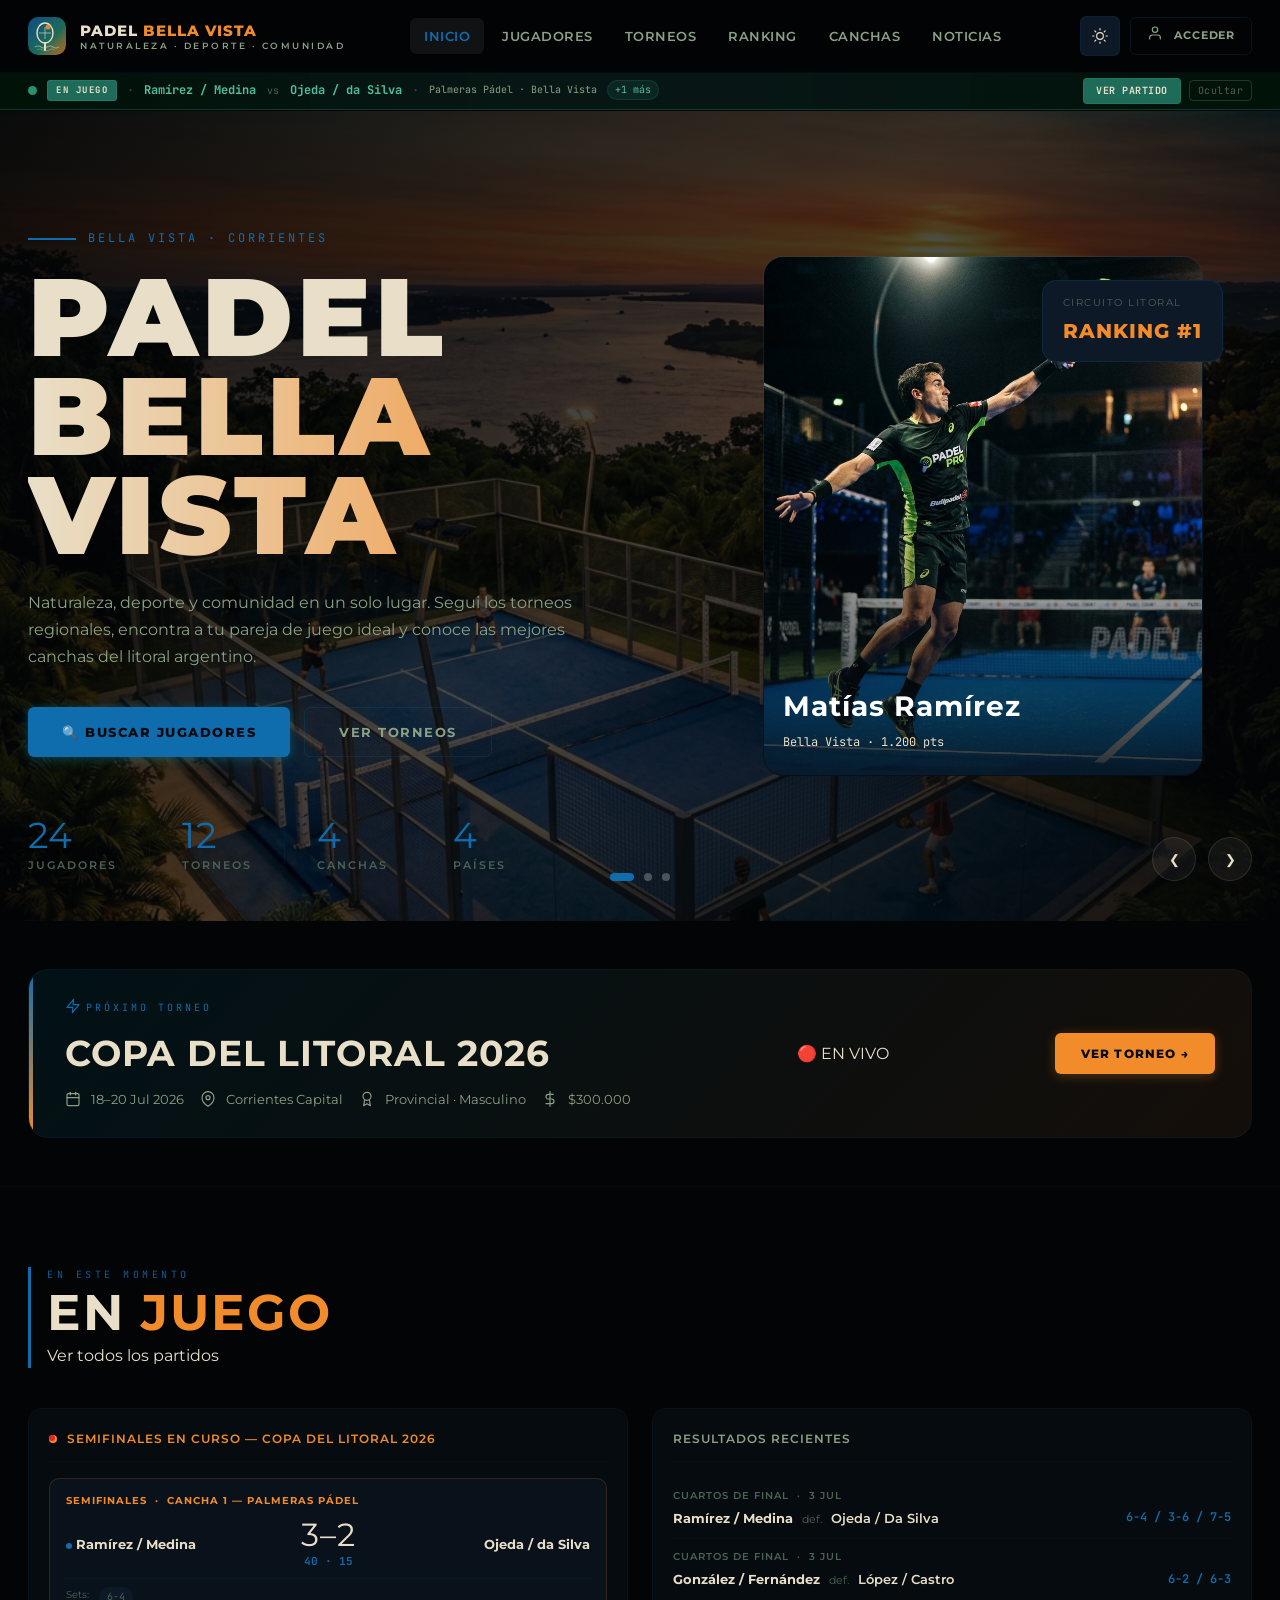
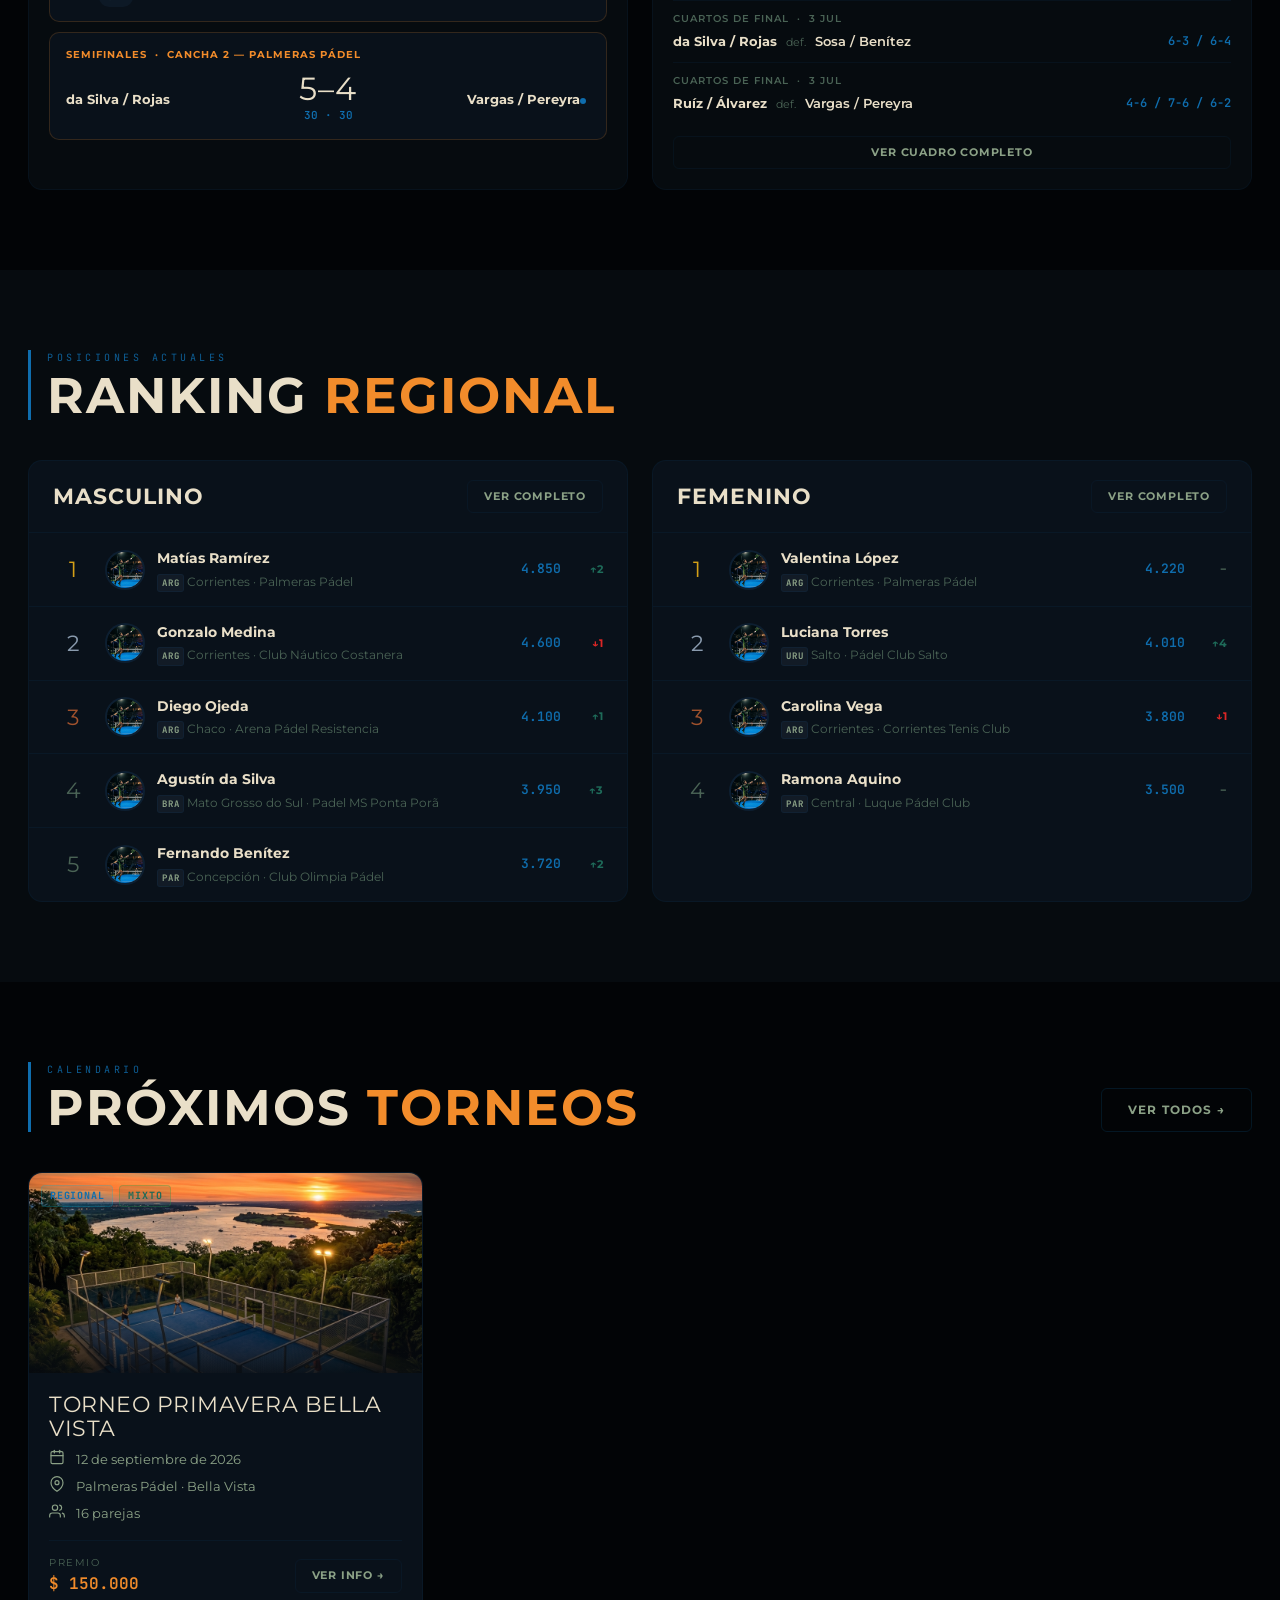
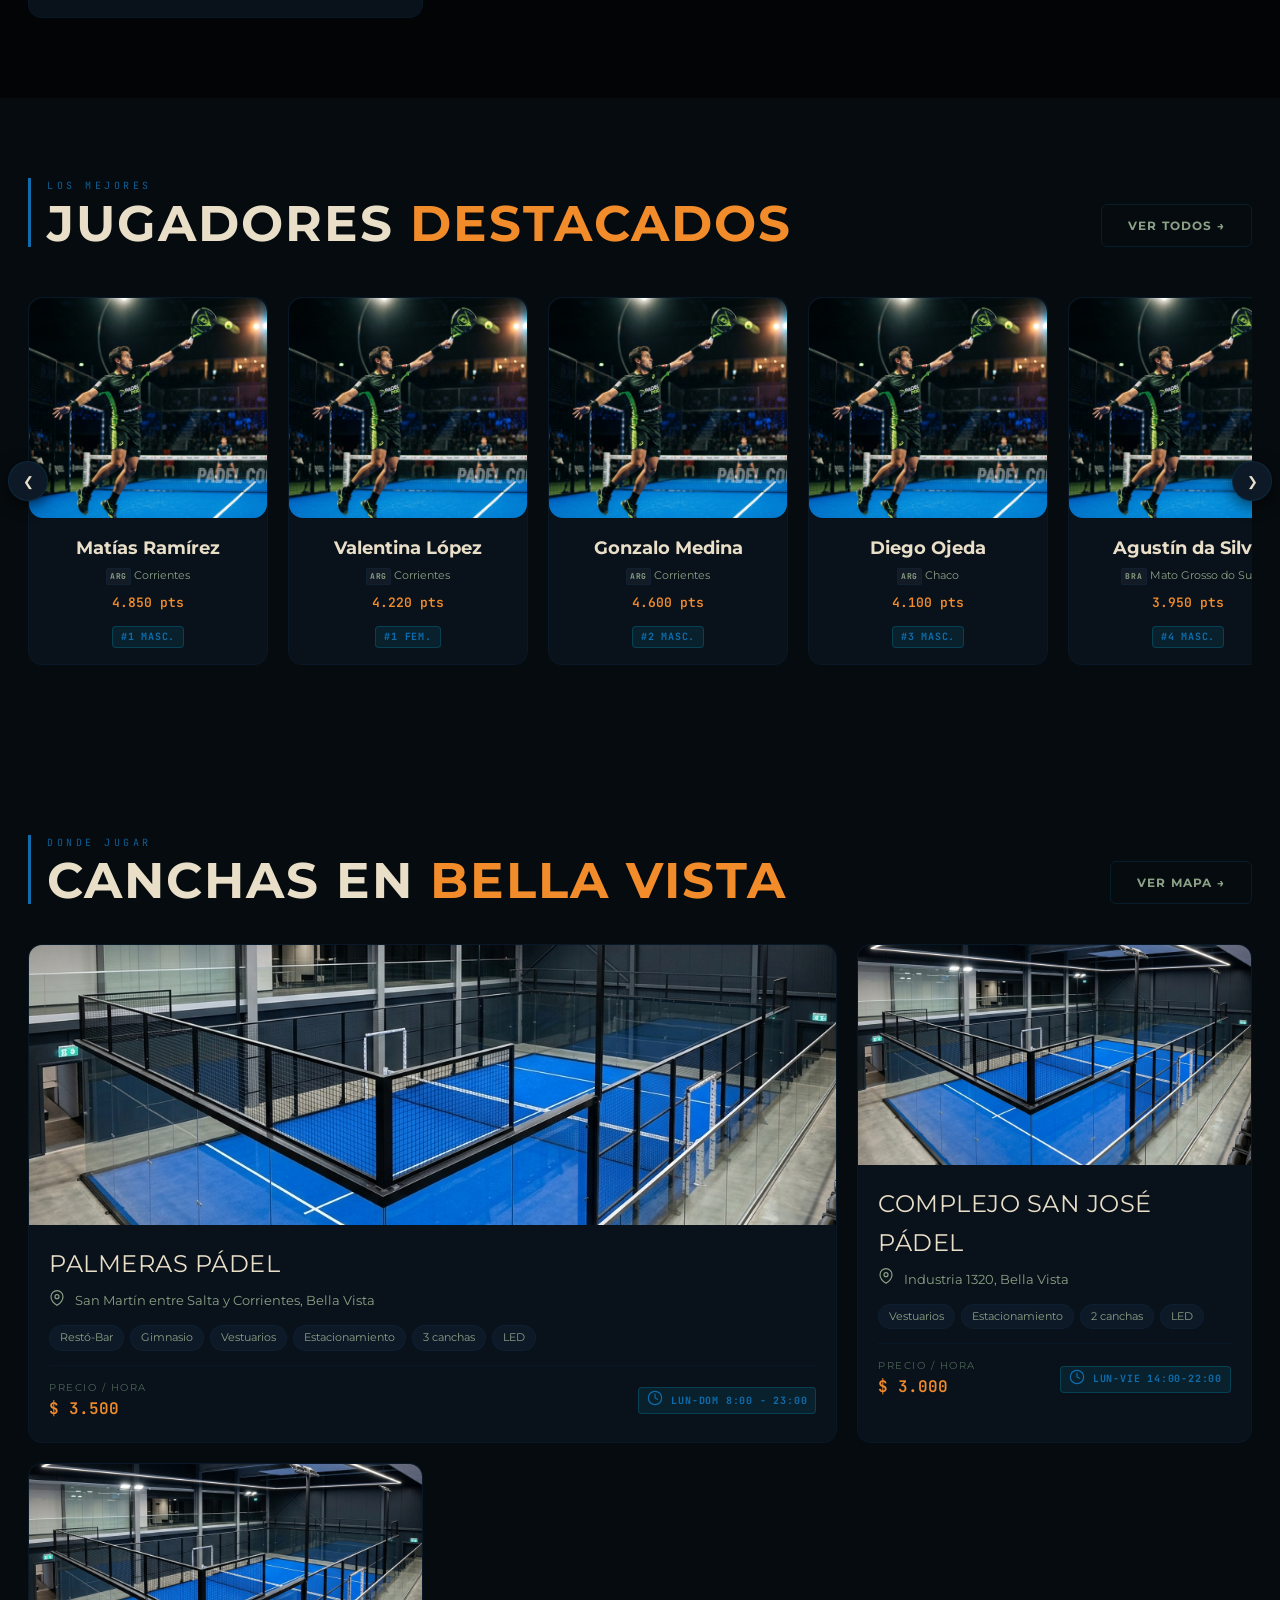
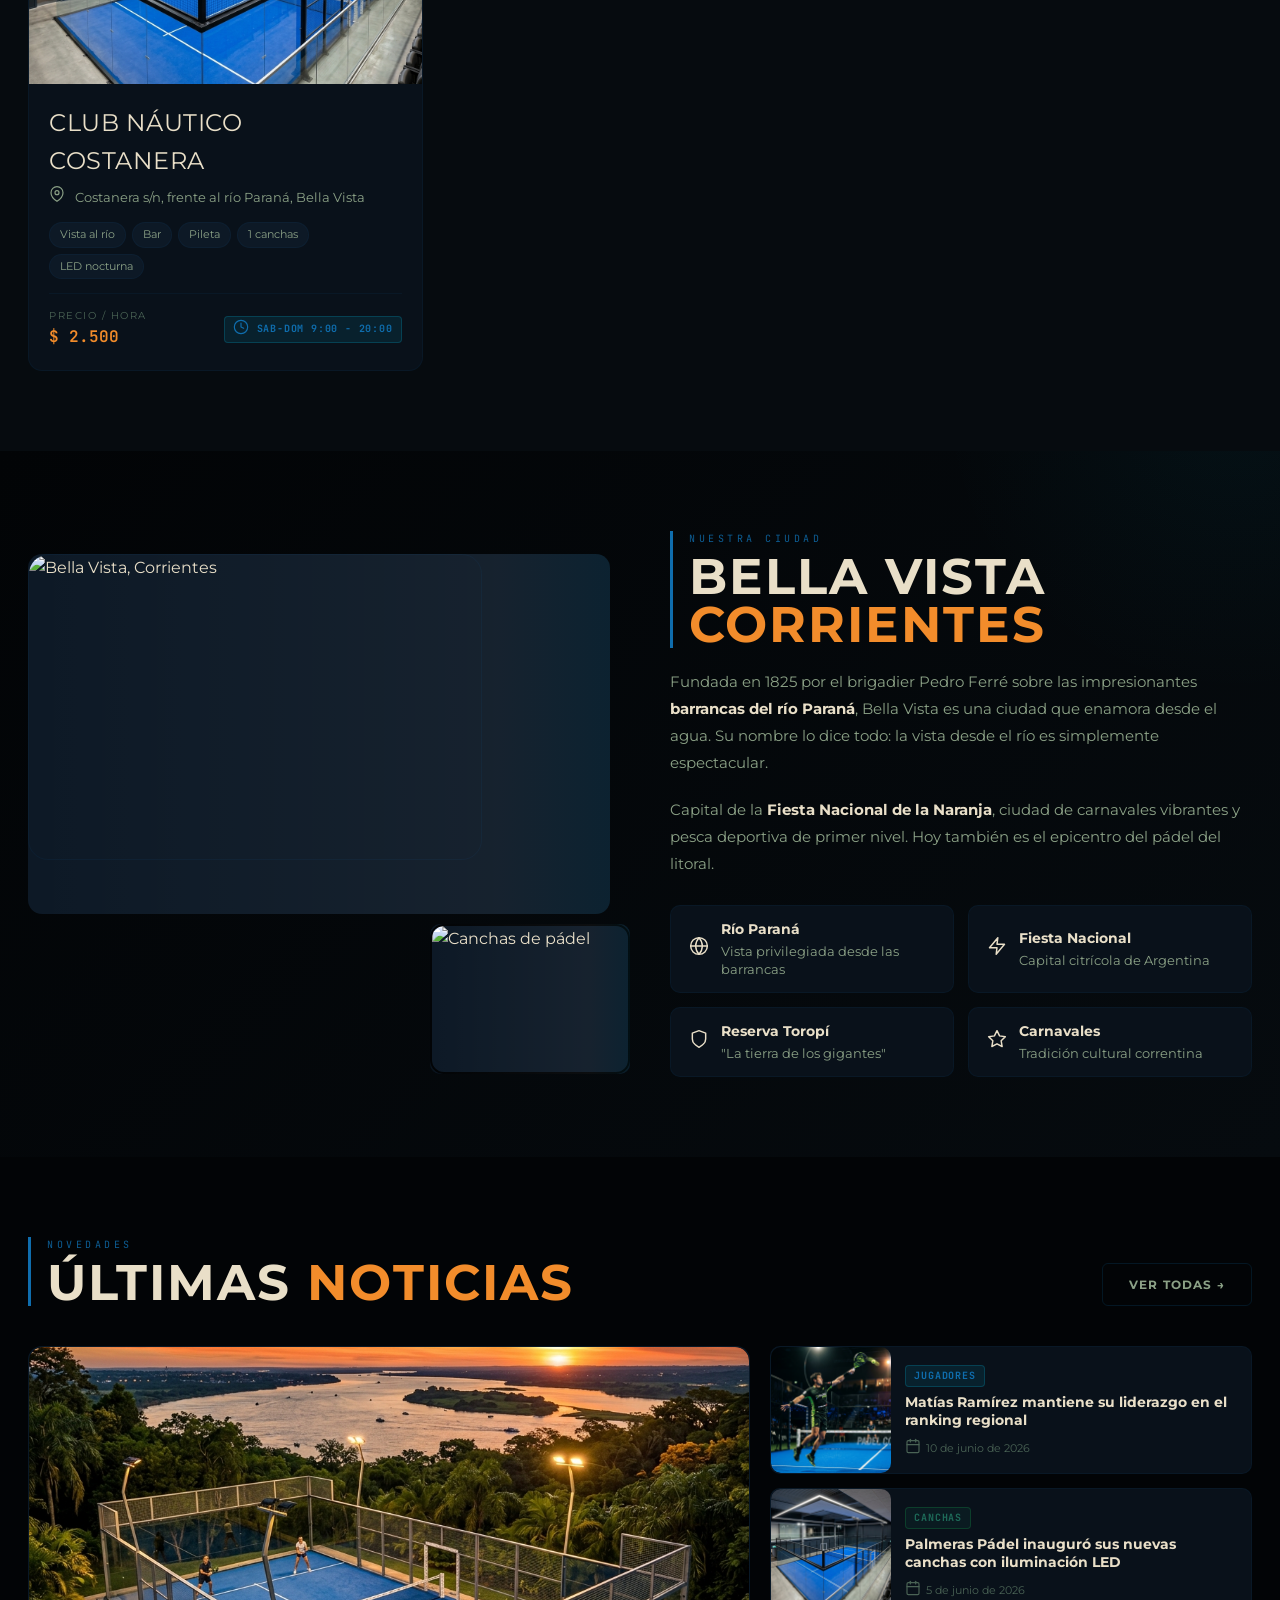
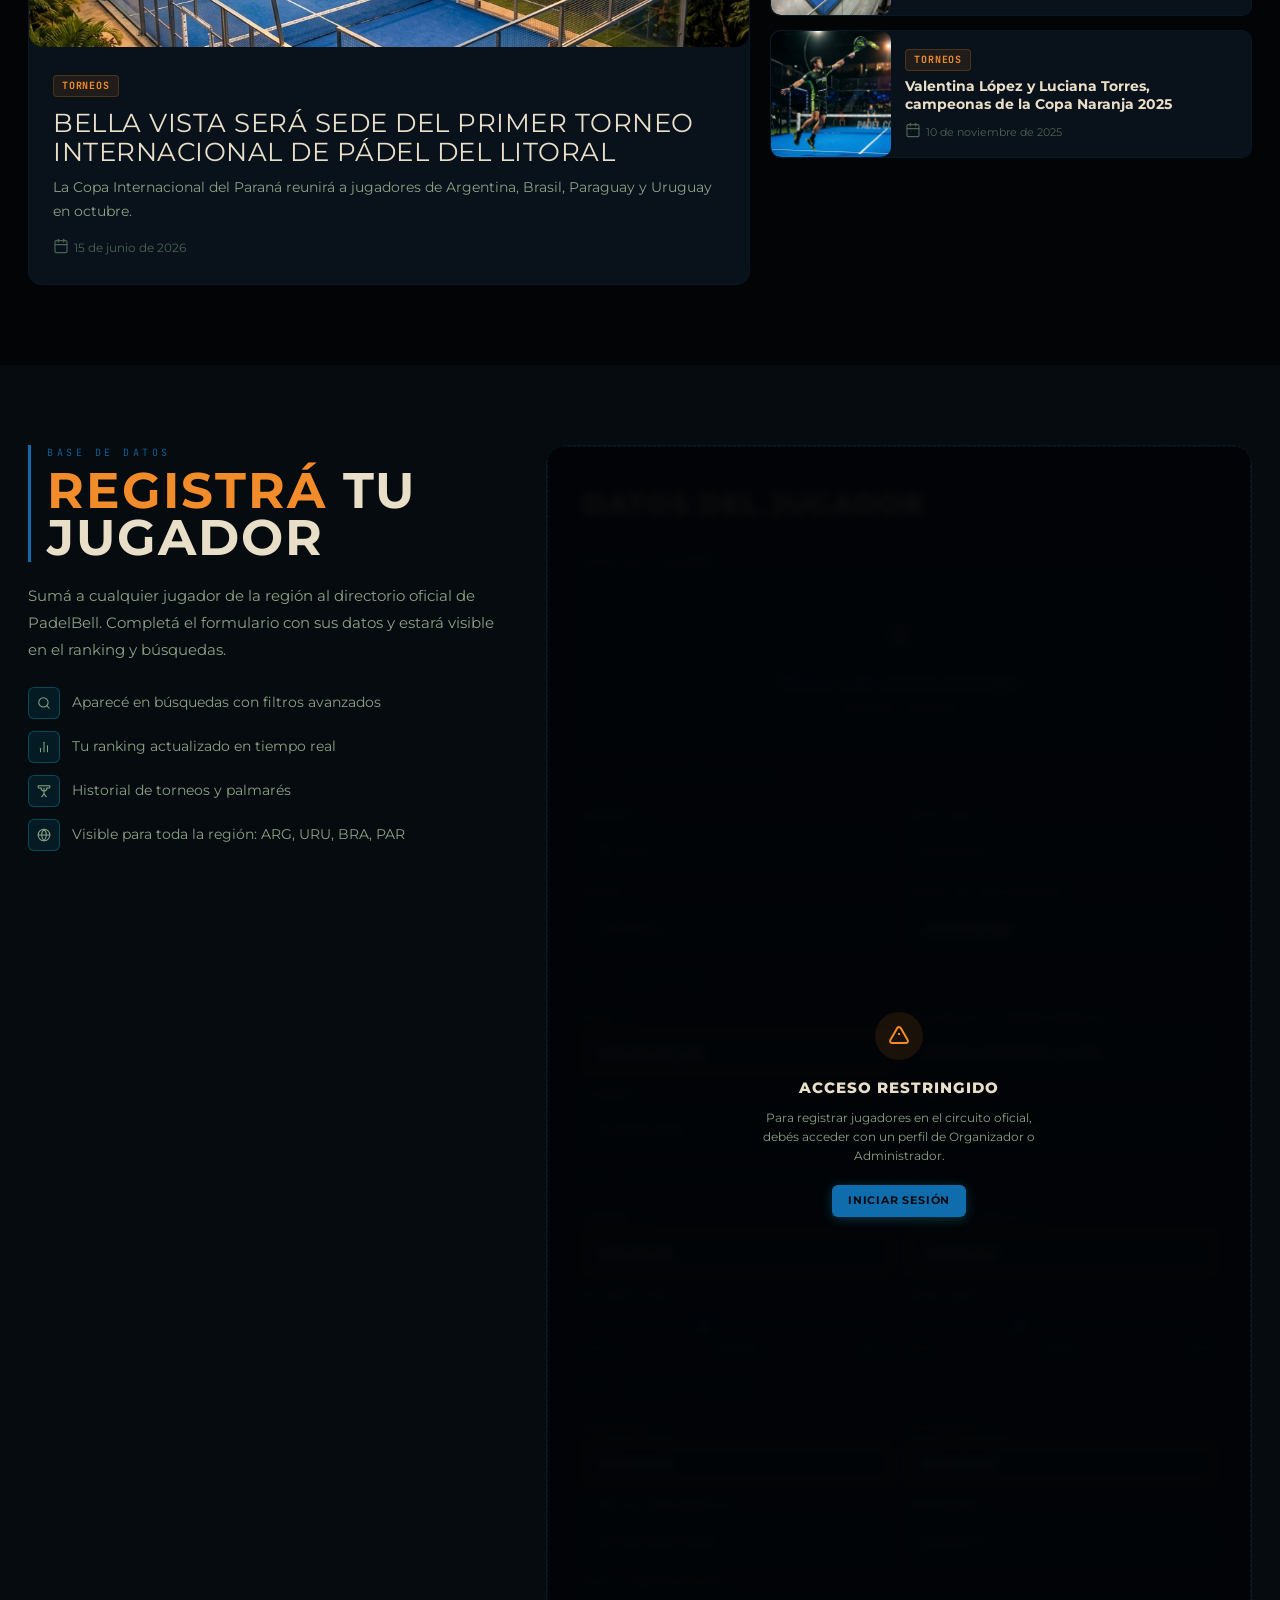
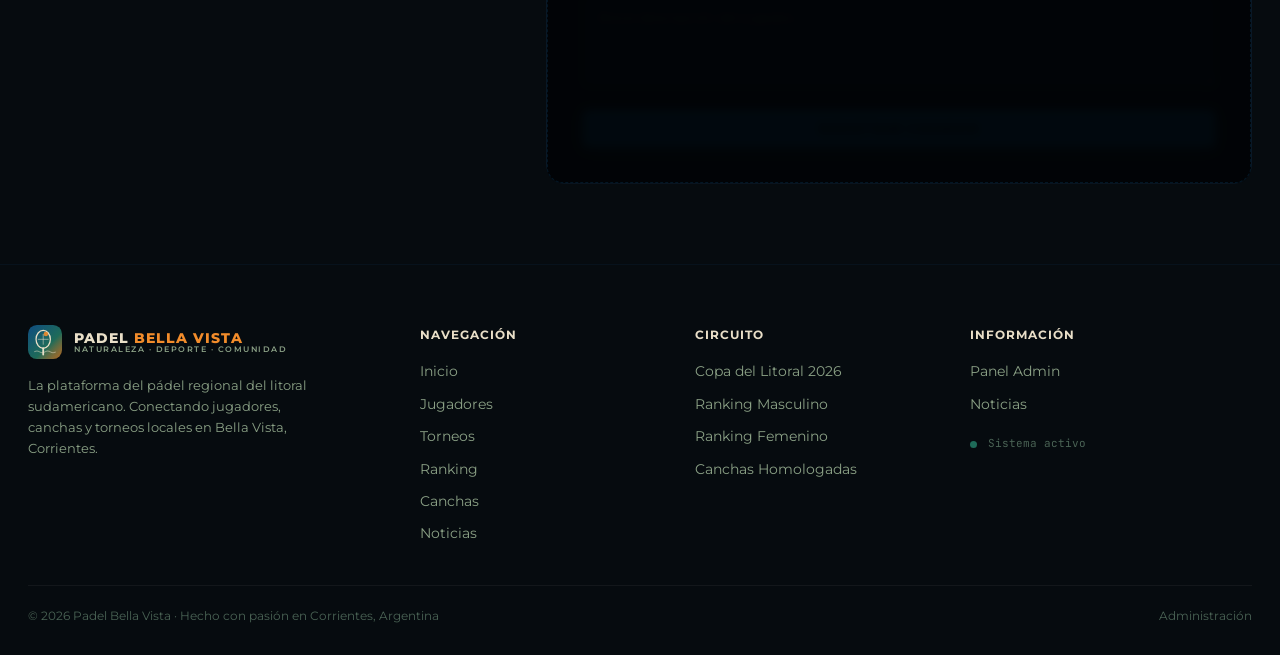
==== index.html @ ae86438c "First release - Padel Bella Vista" ====
<!DOCTYPE html>
<html lang="es">
<head>
  <meta charset="UTF-8">
  <meta name="viewport" content="width=device-width, initial-scale=1.0">
  <!-- PWA -->
  <link rel="manifest" href="site.webmanifest">
  <meta name="theme-color" content="#020406">
  <meta name="apple-mobile-web-app-capable" content="yes">
  <meta name="apple-mobile-web-app-title" content="Padel Bella Vista">
  <title>Padel Bella Vista — Naturaleza · Deporte · Comunidad</title>
  <meta name="description" content="La plataforma de pádel de Bella Vista, Corrientes. Jugadores, torneos, ranking y canchas de la región del litoral argentino.">
  <meta name="keywords" content="pádel, bella vista, corrientes, argentina, torneos, jugadores, ranking, canchas">
  <meta property="og:title" content="Padel Bella Vista — Corrientes, Argentina">
  <meta property="og:description" content="La plataforma de pádel del litoral. Jugadores, torneos y rankings de Argentina, Uruguay, Brasil y Paraguay.">
  <meta property="og:type" content="website">

  <!-- Fonts -->
  <link rel="preconnect" href="https://fonts.googleapis.com">
  <link rel="preconnect" href="https://fonts.gstatic.com" crossorigin>
  <link href="https://fonts.googleapis.com/css2?family=Montserrat:ital,wght@0,300;0,400;0,500;0,600;0,700;0,800;0,900;1,400&family=Cormorant:ital,wght@0,400;0,500;0,600;0,700;1,400;1,500&family=JetBrains+Mono:wght@400;600&display=swap" rel="stylesheet">

  <!-- Styles -->
  <link rel="stylesheet" href="css/styles.css">

  <!-- 240504: Preload imagen hero (LCP) — above the fold, carga con máxima prioridad -->
  <link rel="preload" href="assets/images/player_action.png" as="image" fetchpriority="high">
  <style>
    /* =====================
       HEADER
       ===================== */
    #main-header {
      position: fixed;
      top: 0;
      left: 0;
      right: 0;
      z-index: 100;
      padding: 0;
      transition: all 0.3s ease;
    }

    #main-header.scrolled {
      background: rgba(7, 11, 16, 0.95);
      backdrop-filter: blur(20px);
      border-bottom: 1px solid var(--border-subtle);
      box-shadow: 0 4px 30px rgba(0,0,0,0.4);
    }

    #main-header.hidden-nav {
      transform: translateY(-100%);
    }

    .header-inner {
      display: flex;
      align-items: center;
      justify-content: space-between;
      height: 72px;
      gap: 32px;
    }

    .header-logo {
      display: flex;
      align-items: center;
      gap: 12px;
      flex-shrink: 0;
    }

    .logo-icon {
      width: 42px;
      height: 42px;
      background: linear-gradient(135deg, var(--accent-primary), var(--accent-orange));
      border-radius: var(--radius-md);
      display: flex;
      align-items: center;
      justify-content: center;
      font-size: 22px;
    }

    .logo-text {
      display: flex;
      flex-direction: column;
      line-height: 1;
    }

    .logo-name {
      font-family: var(--font-display);
      font-size: 24px;
      letter-spacing: 2px;
      color: var(--text-primary);
    }

    .logo-tagline {
      font-size: 9px;
      text-transform: uppercase;
      letter-spacing: 2px;
      color: var(--accent-primary);
      font-weight: 600;
    }

    .main-nav {
      display: flex;
      align-items: center;
      gap: 4px;
    }

    .nav-link {
      padding: 8px 14px;
      font-size: 13px;
      font-weight: 600;
      text-transform: uppercase;
      letter-spacing: 0.5px;
      color: var(--text-secondary);
      border-radius: var(--radius-sm);
      transition: all var(--transition-fast);
    }

    .nav-link:hover,
    .nav-link.active {
      color: var(--text-primary);
      background: rgba(255,255,255,0.06);
    }

    .nav-link.active {
      color: var(--accent-primary);
    }

    .header-actions {
      display: flex;
      align-items: center;
      gap: 10px;
    }

    #menu-toggler {
      display: none;
      width: 40px;
      height: 40px;
      align-items: center;
      justify-content: center;
      background: var(--bg-elevated);
      border-radius: var(--radius-sm);
      color: var(--text-primary);
      font-size: 18px;
      border: 1px solid var(--border-subtle);
    }

    /* Mobile menu */
    #mobile-menu {
      display: none;
      position: fixed;
      top: 72px;
      left: 0;
      right: 0;
      background: rgba(7, 11, 16, 0.98);
      backdrop-filter: blur(20px);
      border-bottom: 1px solid var(--border-subtle);
      padding: 20px;
      z-index: 99;
      flex-direction: column;
      gap: 4px;
      transform: translateY(-10px);
      opacity: 0;
      transition: all 0.25s ease;
      pointer-events: none;
    }

    #mobile-menu.open {
      display: flex;
      transform: translateY(0);
      opacity: 1;
      pointer-events: all;
    }

    #mobile-menu .nav-link {
      padding: 12px 16px;
      font-size: 15px;
      border-bottom: 1px solid var(--border-subtle);
    }

    /* =====================
       HERO
       ===================== */
    .hero-section {
      position: relative;
      height: 100vh;
      min-height: 700px;
      display: flex;
      align-items: center;
      overflow: hidden;
    }

    .hero-bg {
      position: absolute;
      inset: 0;
      background-image: url('assets/images/hero_padel_bg.png');
      background-size: cover;
      background-position: center;
      background-repeat: no-repeat;
    }

    .hero-bg::after {
      content: '';
      position: absolute;
      inset: 0;
      background: linear-gradient(
        135deg,
        rgba(7, 11, 16, 0.90) 0%,
        rgba(7, 11, 16, 0.65) 50%,
        rgba(7, 11, 16, 0.80) 100%
      );
    }

    #hero-particles {
      position: absolute;
      inset: 0;
      pointer-events: none;
      z-index: 1;
    }

    .hero-content {
      position: relative;
      z-index: 2;
      padding-top: 72px;
    }

    .hero-eyebrow {
      display: flex;
      align-items: center;
      gap: 12px;
      margin-bottom: 20px;
    }

    .hero-eyebrow .line {
      height: 2px;
      width: 48px;
      background: var(--accent-primary);
    }

    .hero-eyebrow span {
      font-family: var(--font-mono);
      font-size: 12px;
      letter-spacing: 3px;
      text-transform: uppercase;
      color: var(--accent-primary);
    }

    .hero-title {
      margin-bottom: 24px;
    }

    .hero-title .line1 {
      display: block;
      font-family: var(--font-display);
      font-size: clamp(52px, 9vw, 110px);
      line-height: 0.9;
      letter-spacing: 4px;
      text-transform: uppercase;
      color: var(--text-primary);
    }

    .hero-title .line2 {
      display: block;
      font-family: var(--font-display);
      font-size: clamp(52px, 9vw, 110px);
      line-height: 0.9;
      letter-spacing: 4px;
      text-transform: uppercase;
      background: linear-gradient(90deg, var(--accent-primary), var(--accent-orange));
      -webkit-background-clip: text;
      -webkit-text-fill-color: transparent;
      background-clip: text;
    }

    .hero-subtitle {
      max-width: 560px;
      font-size: 16px;
      color: var(--text-secondary);
      line-height: 1.7;
      margin-bottom: 36px;
    }

    .hero-subtitle strong {
      color: var(--text-primary);
    }

    .hero-actions {
      display: flex;
      gap: 14px;
      flex-wrap: wrap;
      margin-bottom: 60px;
    }

    .hero-stats {
      display: flex;
      gap: 32px;
      flex-wrap: wrap;
    }

    .hero-stat {
      display: flex;
      flex-direction: column;
    }

    .hero-stat-num {
      font-family: var(--font-display);
      font-size: 36px;
      color: var(--accent-primary);
      letter-spacing: 1px;
      line-height: 1;
    }

    .hero-stat-lbl {
      font-size: 11px;
      text-transform: uppercase;
      letter-spacing: 2px;
      color: var(--text-muted);
      font-weight: 600;
      margin-top: 4px;
    }

    .hero-sep {
      width: 1px;
      height: 40px;
      background: var(--border-subtle);
      align-self: center;
    }

    .hero-right {
      position: relative;
      z-index: 2;
      display: flex;
      align-items: center;
      justify-content: center;
    }

    .hero-image-card {
      position: relative;
      width: 440px;
      max-width: 100%;
    }

    .hero-image-card img {
      width: 100%;
      height: 520px;
      object-fit: cover;
      border-radius: var(--radius-xl);
      border: 1px solid var(--border-subtle);
    }

    .hero-image-overlay {
      position: absolute;
      inset: 0;
      border-radius: var(--radius-xl);
      background: linear-gradient(
        to top,
        rgba(7, 11, 16, 0.85) 0%,
        transparent 60%
      );
    }

    .hero-floating-badge {
      position: absolute;
      top: 24px;
      right: -20px;
      background: var(--bg-elevated);
      border: 1px solid var(--border-default);
      border-radius: var(--radius-lg);
      padding: 14px 20px;
      backdrop-filter: blur(10px);
      animation: float 4s ease-in-out infinite;
    }

    .hero-floating-badge .badge-top {
      font-size: 10px;
      color: var(--text-muted);
      text-transform: uppercase;
      letter-spacing: 1.5px;
      margin-bottom: 4px;
    }

    .hero-floating-badge .badge-main {
      font-family: var(--font-display);
      font-size: 20px;
      color: var(--accent-orange);
      letter-spacing: 1px;
    }

    .hero-card-info {
      position: absolute;
      bottom: 24px;
      left: 20px;
      right: 20px;
    }

    .hero-card-info .player-name {
      font-family: var(--font-display);
      font-size: 28px;
      color: white;
      letter-spacing: 1px;
    }

    .hero-card-info .player-meta {
      font-size: 13px;
      color: rgba(255,255,255,0.7);
      margin-top: 4px;
    }

    /* =====================
       NEXT TOURNAMENT BANNER
       ===================== */
    .tournament-banner {
      background: linear-gradient(135deg, rgba(0, 180, 216, 0.08), rgba(242, 140, 56, 0.08));
      border: 1px solid var(--border-subtle);
      border-radius: var(--radius-xl);
      padding: 28px 36px;
      display: flex;
      align-items: center;
      justify-content: space-between;
      gap: 24px;
      flex-wrap: wrap;
      position: relative;
      overflow: hidden;
    }

    .tournament-banner::before {
      content: '';
      position: absolute;
      left: 0;
      top: 0;
      bottom: 0;
      width: 4px;
      background: linear-gradient(to bottom, var(--accent-primary), var(--accent-orange));
    }

    .tournament-banner-left {
      display: flex;
      flex-direction: column;
      gap: 6px;
    }

    .tournament-banner-label {
      font-family: var(--font-mono);
      font-size: 10px;
      letter-spacing: 3px;
      text-transform: uppercase;
      color: var(--accent-primary);
    }

    .tournament-banner-name {
      font-family: var(--font-display);
      font-size: clamp(22px, 3vw, 36px);
      letter-spacing: 1px;
      text-transform: uppercase;
      color: var(--text-primary);
    }

    .tournament-banner-meta {
      display: flex;
      gap: 16px;
      flex-wrap: wrap;
    }

    .tournament-banner-meta span {
      font-size: 13px;
      color: var(--text-secondary);
      display: flex;
      align-items: center;
      gap: 5px;
    }

    .countdown-wrapper {
      display: flex;
      align-items: center;
      gap: 8px;
    }

    .countdown-unit {
      display: flex;
      flex-direction: column;
      align-items: center;
      background: var(--bg-elevated);
      border: 1px solid var(--border-subtle);
      border-radius: var(--radius-sm);
      padding: 10px 14px;
      min-width: 60px;
    }

    .countdown-num {
      font-family: var(--font-display);
      font-size: 28px;
      line-height: 1;
      color: var(--accent-primary);
      letter-spacing: 1px;
    }

    .countdown-lbl {
      font-size: 9px;
      text-transform: uppercase;
      letter-spacing: 1.5px;
      color: var(--text-muted);
      margin-top: 4px;
    }

    .countdown-sep {
      font-family: var(--font-display);
      font-size: 24px;
      color: var(--text-muted);
    }

    /* =====================
       SECTION: RANKING RÁPIDO
       ===================== */
    .ranking-section {
      background: var(--bg-surface);
    }

    .ranking-grid {
      display: grid;
      grid-template-columns: 1fr 1fr;
      gap: 24px;
    }

    .ranking-table-wrapper {
      background: var(--bg-card);
      border: 1px solid var(--border-subtle);
      border-radius: var(--radius-lg);
      overflow: hidden;
    }

    .ranking-table-header {
      padding: 18px 24px;
      border-bottom: 1px solid var(--border-subtle);
      display: flex;
      align-items: center;
      justify-content: space-between;
    }

    .ranking-table-header h3 {
      font-family: var(--font-display);
      font-size: 22px;
      letter-spacing: 1px;
      text-transform: uppercase;
    }

    .ranking-row {
      display: grid;
      grid-template-columns: 40px 1fr auto auto;
      align-items: center;
      gap: 12px;
      padding: 14px 24px;
      border-bottom: 1px solid var(--border-subtle);
      transition: background var(--transition-fast);
      cursor: pointer;
    }

    .ranking-row:last-child { border-bottom: none; }

    .ranking-row:hover {
      background: rgba(0, 180, 216, 0.04);
    }

    .rank-pos {
      font-family: var(--font-display);
      font-size: 22px;
      color: var(--text-muted);
      text-align: center;
    }

    .rank-pos.gold   { color: var(--gold); }
    .rank-pos.silver { color: var(--silver); }
    .rank-pos.bronze { color: var(--bronze); }

    .rank-player {
      display: flex;
      align-items: center;
      gap: 12px;
    }

    .rank-avatar {
      width: 40px;
      height: 40px;
      border-radius: 50%;
      background: var(--bg-elevated);
      border: 2px solid var(--border-subtle);
      display: flex;
      align-items: center;
      justify-content: center;
      font-size: 16px;
      flex-shrink: 0;
      overflow: hidden;
    }

    .rank-avatar img {
      width: 100%;
      height: 100%;
      object-fit: cover;
    }

    .rank-info .rank-name {
      font-size: 14px;
      font-weight: 700;
      color: var(--text-primary);
    }

    .rank-info .rank-meta {
      font-size: 12px;
      color: var(--text-muted);
      margin-top: 2px;
    }

    .rank-points {
      font-family: var(--font-mono);
      font-size: 13px;
      font-weight: 600;
      color: var(--accent-primary);
      text-align: right;
    }

    .rank-change {
      font-size: 11px;
      font-weight: 700;
      text-align: right;
      min-width: 30px;
    }

    .rank-change.up   { color: var(--accent-green); }
    .rank-change.down { color: var(--accent-red); }
    .rank-change.same { color: var(--text-muted); }

    /* =====================
       SECTION: TORNEOS
       ===================== */
    .tournaments-grid {
      display: grid;
      grid-template-columns: repeat(3, 1fr);
      gap: 20px;
    }

    .tournament-card {
      background: var(--bg-card);
      border: 1px solid var(--border-subtle);
      border-radius: var(--radius-lg);
      overflow: hidden;
      transition: all var(--transition-normal);
      cursor: pointer;
    }

    .tournament-card:hover {
      transform: translateY(-4px);
      border-color: var(--accent-primary);
      box-shadow: 0 8px 40px rgba(0, 180, 216, 0.15);
    }

    .tournament-card-img {
      position: relative;
      height: 200px;
      overflow: hidden;
    }

    .tournament-card-img img {
      width: 100%;
      height: 100%;
      object-fit: cover;
      transition: transform 0.5s ease;
    }

    .tournament-card:hover .tournament-card-img img {
      transform: scale(1.05);
    }

    .tournament-card-img-overlay {
      position: absolute;
      inset: 0;
      background: linear-gradient(to top, rgba(7,11,16,0.9) 0%, transparent 60%);
    }

    .tournament-card-badges {
      position: absolute;
      top: 12px;
      left: 12px;
      display: flex;
      gap: 6px;
    }

    .tournament-card-body {
      padding: 20px;
    }

    .tournament-card-name {
      font-family: var(--font-display);
      font-size: 22px;
      letter-spacing: 0.5px;
      text-transform: uppercase;
      color: var(--text-primary);
      margin-bottom: 8px;
      line-height: 1.1;
    }

    .tournament-card-meta {
      display: flex;
      flex-direction: column;
      gap: 5px;
      margin-bottom: 16px;
    }

    .tournament-card-meta-row {
      display: flex;
      align-items: center;
      gap: 6px;
      font-size: 13px;
      color: var(--text-secondary);
    }

    .tournament-card-footer {
      display: flex;
      align-items: center;
      justify-content: space-between;
      padding-top: 14px;
      border-top: 1px solid var(--border-subtle);
    }

    .tournament-prize {
      display: flex;
      flex-direction: column;
    }

    .tournament-prize .label {
      font-size: 10px;
      text-transform: uppercase;
      letter-spacing: 1.5px;
      color: var(--text-muted);
    }

    .tournament-prize .amount {
      font-family: var(--font-mono);
      font-size: 16px;
      font-weight: 600;
      color: var(--accent-orange);
    }

    /* =====================
       SECTION: JUGADORES DESTACADOS
       ===================== */
    .players-carousel {
      display: grid;
      grid-template-columns: repeat(5, 1fr);
      gap: 16px;
    }

    .player-mini-card {
      background: var(--bg-card);
      border: 1px solid var(--border-subtle);
      border-radius: var(--radius-lg);
      overflow: hidden;
      cursor: pointer;
      transition: all var(--transition-normal);
      text-align: center;
    }

    .player-mini-card:hover {
      transform: translateY(-4px);
      border-color: var(--accent-primary);
      box-shadow: 0 8px 30px rgba(0, 180, 216, 0.15);
    }

    .player-mini-img {
      width: 100%;
      height: 180px;
      object-fit: cover;
      object-position: top;
    }

    .player-mini-body {
      padding: 14px 12px;
    }

    .player-mini-name {
      font-weight: 700;
      font-size: 14px;
      color: var(--text-primary);
      margin-bottom: 4px;
    }

    .player-mini-meta {
      font-size: 12px;
      color: var(--text-muted);
      margin-bottom: 8px;
    }

    .player-mini-points {
      font-family: var(--font-mono);
      font-size: 15px;
      font-weight: 600;
      color: var(--accent-primary);
    }

    /* =====================
       SECTION: CANCHAS
       ===================== */
    .courts-section {
      background: var(--bg-surface);
    }

    .courts-grid {
      display: grid;
      grid-template-columns: 1fr 1fr 1fr;
      gap: 20px;
    }

    .court-card {
      background: var(--bg-card);
      border: 1px solid var(--border-subtle);
      border-radius: var(--radius-lg);
      overflow: hidden;
      transition: all var(--transition-normal);
    }

    .court-card.featured {
      grid-column: 1 / 3;
    }

    .court-card:hover {
      border-color: var(--accent-orange);
      transform: translateY(-3px);
      box-shadow: 0 8px 30px rgba(242, 140, 56, 0.15);
    }

    .court-card-img {
      height: 220px;
      overflow: hidden;
    }

    .court-card.featured .court-card-img {
      height: 280px;
    }

    .court-card-img img {
      width: 100%;
      height: 100%;
      object-fit: cover;
      transition: transform 0.5s ease;
    }

    .court-card:hover .court-card-img img {
      transform: scale(1.05);
    }

    .court-card-body {
      padding: 20px;
    }

    .court-card-name {
      font-family: var(--font-display);
      font-size: 24px;
      letter-spacing: 0.5px;
      text-transform: uppercase;
      color: var(--text-primary);
      margin-bottom: 6px;
    }

    .court-card-address {
      font-size: 13px;
      color: var(--text-secondary);
      margin-bottom: 14px;
      display: flex;
      align-items: center;
      gap: 5px;
    }

    .court-amenities {
      display: flex;
      flex-wrap: wrap;
      gap: 6px;
      margin-bottom: 14px;
    }

    .amenity-tag {
      padding: 3px 10px;
      background: var(--bg-elevated);
      border: 1px solid var(--border-subtle);
      border-radius: 100px;
      font-size: 11px;
      color: var(--text-secondary);
    }

    .court-card-footer {
      display: flex;
      align-items: center;
      justify-content: space-between;
      padding-top: 14px;
      border-top: 1px solid var(--border-subtle);
    }

    .court-price {
      display: flex;
      flex-direction: column;
    }

    .court-price .label {
      font-size: 10px;
      text-transform: uppercase;
      letter-spacing: 1.5px;
      color: var(--text-muted);
    }

    .court-price .amount {
      font-family: var(--font-mono);
      font-size: 16px;
      font-weight: 600;
      color: var(--accent-orange);
    }

    /* =====================
       SECTION: NOTICIAS
       ===================== */
    .news-grid {
      display: grid;
      grid-template-columns: 1.5fr 1fr;
      gap: 20px;
    }

    .news-featured {
      background: var(--bg-card);
      border: 1px solid var(--border-subtle);
      border-radius: var(--radius-lg);
      overflow: hidden;
      cursor: pointer;
      transition: all var(--transition-normal);
    }

    .news-featured:hover {
      border-color: var(--accent-primary);
      box-shadow: 0 8px 30px rgba(0, 180, 216, 0.15);
    }

    .news-featured-img {
      height: 300px;
      overflow: hidden;
    }

    .news-featured-img img {
      width: 100%;
      height: 100%;
      object-fit: cover;
      transition: transform 0.5s ease;
    }

    .news-featured:hover .news-featured-img img {
      transform: scale(1.05);
    }

    .news-featured-body {
      padding: 24px;
    }

    .news-featured-title {
      font-family: var(--font-display);
      font-size: 26px;
      line-height: 1.1;
      letter-spacing: 0.5px;
      text-transform: uppercase;
      color: var(--text-primary);
      margin: 12px 0 10px;
    }

    .news-featured-excerpt {
      font-size: 14px;
      color: var(--text-secondary);
      line-height: 1.7;
    }

    .news-list {
      display: flex;
      flex-direction: column;
      gap: 14px;
    }

    .news-item {
      background: var(--bg-card);
      border: 1px solid var(--border-subtle);
      border-radius: var(--radius-md);
      overflow: hidden;
      display: flex;
      cursor: pointer;
      transition: all var(--transition-normal);
      height: fit-content;
    }

    .news-item:hover {
      border-color: var(--accent-primary);
    }

    .news-item-img {
      width: 120px;
      flex-shrink: 0;
      overflow: hidden;
    }

    .news-item-img img {
      width: 100%;
      height: 100%;
      object-fit: cover;
      transition: transform 0.5s ease;
    }

    .news-item:hover .news-item-img img {
      transform: scale(1.05);
    }

    .news-item-body {
      padding: 14px;
      display: flex;
      flex-direction: column;
      justify-content: space-between;
    }

    .news-item-title {
      font-weight: 700;
      font-size: 14px;
      color: var(--text-primary);
      line-height: 1.3;
      margin-bottom: 8px;
    }

    .news-item-meta {
      display: flex;
      gap: 10px;
      align-items: center;
    }

    .news-item-date {
      font-size: 11px;
      color: var(--text-muted);
    }

    /* =====================
       SECTION: BELLA VISTA INFO
       ===================== */
    .city-section {
      background: linear-gradient(135deg, var(--bg-base), var(--bg-surface));
      position: relative;
      overflow: hidden;
    }

    .city-section::before {
      content: '';
      position: absolute;
      top: -50%;
      right: -20%;
      width: 600px;
      height: 600px;
      background: radial-gradient(circle, rgba(0, 180, 216, 0.05) 0%, transparent 70%);
      pointer-events: none;
    }

    .city-layout {
      display: grid;
      grid-template-columns: 1fr 1fr;
      gap: 60px;
      align-items: center;
    }

    .city-image-stack {
      position: relative;
      height: 500px;
    }

    .city-img-main {
      position: absolute;
      top: 0;
      left: 0;
      width: 78%;
      height: 85%;
      object-fit: cover;
      border-radius: var(--radius-xl);
      border: 1px solid var(--border-subtle);
    }

    .city-img-secondary {
      position: absolute;
      bottom: 0;
      right: 0;
      width: 55%;
      height: 55%;
      object-fit: cover;
      border-radius: var(--radius-lg);
      border: 2px solid var(--bg-base);
      box-shadow: 0 8px 40px rgba(0,0,0,0.5);
    }

    .city-facts {
      display: grid;
      grid-template-columns: 1fr 1fr;
      gap: 14px;
      margin-top: 28px;
    }

    .city-fact {
      background: var(--bg-card);
      border: 1px solid var(--border-subtle);
      border-radius: var(--radius-md);
      padding: 14px 18px;
      display: flex;
      align-items: center;
      gap: 12px;
    }

    .city-fact-icon {
      font-size: 22px;
    }

    .city-fact-text {
      font-size: 13px;
      color: var(--text-secondary);
      line-height: 1.4;
    }

    .city-fact-text strong {
      display: block;
      color: var(--text-primary);
      font-size: 14px;
      margin-bottom: 2px;
    }

    /* =====================
       SECTION: AGREGAR JUGADOR
       ===================== */
    .add-player-section {
      background: var(--bg-surface);
    }

    .add-player-grid {
      display: grid;
      grid-template-columns: 1fr 1.5fr;
      gap: 48px;
      align-items: start;
    }

    .add-player-info h2 {
      font-family: var(--font-display);
      font-size: 48px;
      text-transform: uppercase;
      letter-spacing: 1px;
      line-height: 0.95;
      margin-bottom: 20px;
    }

    .add-player-info h2 span {
      color: var(--accent-primary);
    }

    .add-player-info p {
      font-size: 15px;
      color: var(--text-secondary);
      line-height: 1.7;
      margin-bottom: 24px;
    }

    .add-player-features {
      display: flex;
      flex-direction: column;
      gap: 12px;
    }

    .feature-item {
      display: flex;
      align-items: center;
      gap: 12px;
      font-size: 14px;
      color: var(--text-secondary);
    }

    .feature-icon {
      width: 32px;
      height: 32px;
      background: rgba(0, 180, 216, 0.1);
      border: 1px solid rgba(0, 180, 216, 0.3);
      border-radius: var(--radius-sm);
      display: flex;
      align-items: center;
      justify-content: center;
      font-size: 14px;
      flex-shrink: 0;
    }

    .player-form {
      background: var(--bg-card);
      border: 1px solid var(--border-subtle);
      border-radius: var(--radius-xl);
      padding: 36px;
    }

    .player-form-title {
      font-family: var(--font-display);
      font-size: 28px;
      text-transform: uppercase;
      letter-spacing: 1px;
      margin-bottom: 28px;
      color: var(--text-primary);
    }

    .form-grid-2 {
      display: grid;
      grid-template-columns: 1fr 1fr;
      gap: 16px;
    }

    .form-section-title {
      font-size: 11px;
      text-transform: uppercase;
      letter-spacing: 2px;
      color: var(--accent-primary);
      font-family: var(--font-mono);
      margin: 20px 0 14px;
      padding-bottom: 8px;
      border-bottom: 1px solid var(--border-subtle);
    }

    /* =====================
       FOOTER
       ===================== */
    footer {
      background: var(--bg-surface);
      border-top: 1px solid var(--border-subtle);
      padding: 60px 0 30px;
    }

    .footer-grid {
      display: grid;
      grid-template-columns: 2fr 1fr 1fr 1fr;
      gap: 40px;
      margin-bottom: 48px;
    }

    .footer-brand p {
      font-size: 14px;
      color: var(--text-secondary);
      line-height: 1.7;
      margin-top: 14px;
      max-width: 300px;
    }

    .footer-col h4 {
      font-size: 12px;
      text-transform: uppercase;
      letter-spacing: 2px;
      color: var(--text-muted);
      margin-bottom: 16px;
      font-weight: 600;
    }

    .footer-links {
      display: flex;
      flex-direction: column;
      gap: 10px;
    }

    .footer-links a {
      font-size: 14px;
      color: var(--text-secondary);
      transition: color var(--transition-fast);
    }

    .footer-links a:hover { color: var(--accent-primary); }

    .footer-bottom {
      padding-top: 24px;
      border-top: 1px solid var(--border-subtle);
      display: flex;
      align-items: center;
      justify-content: space-between;
      gap: 16px;
      flex-wrap: wrap;
    }

    .footer-bottom p {
      font-size: 13px;
      color: var(--text-muted);
    }

    .footer-bottom p span {
      color: var(--accent-orange);
    }

    .social-links {
      display: flex;
      gap: 10px;
    }

    .social-link {
      width: 36px;
      height: 36px;
      background: var(--bg-elevated);
      border: 1px solid var(--border-subtle);
      border-radius: var(--radius-sm);
      display: flex;
      align-items: center;
      justify-content: center;
      font-size: 16px;
      transition: all var(--transition-fast);
      cursor: pointer;
    }

    .social-link:hover {
      border-color: var(--accent-primary);
      background: rgba(0, 180, 216, 0.1);
    }

    /* =====================
       RESPONSIVE
       ===================== */
    @media (max-width: 1100px) {
      .tournaments-grid { grid-template-columns: 1fr 1fr; }
      .players-carousel { grid-template-columns: repeat(3, 1fr); }
      .footer-grid { grid-template-columns: 1fr 1fr; }
      .courts-grid { grid-template-columns: 1fr 1fr; }
      .court-card.featured { grid-column: 1 / 3; }
    }

    @media (max-width: 900px) {
      .hero-section { flex-direction: column; height: auto; padding: 100px 0 60px; }
      .hero-right { display: none; }
      .ranking-grid { grid-template-columns: 1fr; }
      .news-grid { grid-template-columns: 1fr; }
      .city-layout { grid-template-columns: 1fr; }
      .city-image-stack { height: 350px; }
      .add-player-grid { grid-template-columns: 1fr; }
    }

    @media (max-width: 768px) {
      .main-nav { display: none; }
      #menu-toggler { display: flex; }
      .tournaments-grid { grid-template-columns: 1fr; }
      .players-carousel { grid-template-columns: repeat(2, 1fr); }
      .courts-grid { grid-template-columns: 1fr; }
      .court-card.featured { grid-column: auto; }
      .player-form { padding: 24px; }
      .form-grid-2 { grid-template-columns: 1fr; }
      .hero-stats { gap: 20px; }
      .tournament-banner { flex-direction: column; align-items: flex-start; }
    }

    @media (max-width: 480px) {
      .players-carousel { grid-template-columns: 1fr 1fr; }
      .footer-grid { grid-template-columns: 1fr; }
    }

    /* Scroll animations */
    [data-animate] {
      opacity: 0;
      transform: translateY(24px);
      transition: opacity 0.6s ease, transform 0.6s ease;
    }
    [data-animate].animated {
      opacity: 1;
      transform: translateY(0);
    }

    /* =====================
       SECCIÓN EN JUEGO
       ===================== */
    .live-section { border-top: 1px solid var(--border-subtle); }

    .live-layout {
      display: grid;
      grid-template-columns: 1fr 1fr;
      gap: 24px;
      margin-top: 32px;
    }

    .live-matches-col, .results-col {
      background: var(--bg-surface);
      border: 1px solid var(--border-subtle);
      border-radius: var(--radius-lg);
      padding: 20px;
    }

    .live-col-header {
      display: flex;
      align-items: center;
      gap: 10px;
      font-size: 12px;
      font-weight: 600;
      text-transform: uppercase;
      letter-spacing: 1px;
      color: var(--accent-orange);
      margin-bottom: 16px;
      padding-bottom: 12px;
      border-bottom: 1px solid var(--border-subtle);
    }

    .results-col-header {
      font-size: 12px;
      font-weight: 600;
      text-transform: uppercase;
      letter-spacing: 1px;
      color: var(--text-secondary);
      margin-bottom: 16px;
      padding-bottom: 12px;
      border-bottom: 1px solid var(--border-subtle);
    }

    /* Pulsing live dot */
    .live-dot {
      width: 8px;
      height: 8px;
      border-radius: 50%;
      background: var(--accent-orange);
      display: inline-block;
      animation: live-pulse 1.5s ease-in-out infinite;
      flex-shrink: 0;
    }

    @keyframes live-pulse {
      0%, 100% { transform: scale(1); opacity: 1; box-shadow: 0 0 0 0 rgba(232,132,31,0.5); }
      50%       { transform: scale(1.2); opacity: 0.8; box-shadow: 0 0 0 6px rgba(232,132,31,0); }
    }

    /* Match score card */
    .live-match-card {
      background: var(--bg-card);
      border: 1px solid var(--border-orange);
      border-radius: var(--radius-md);
      padding: 14px 16px;
      margin-bottom: 10px;
      cursor: pointer;
      transition: all var(--transition-normal);
    }
    .live-match-card:hover { border-color: var(--accent-orange); transform: translateY(-1px); }
    .live-match-card:last-child { margin-bottom: 0; }

    .lmc-phase {
      font-size: 10px;
      font-weight: 700;
      text-transform: uppercase;
      letter-spacing: 1px;
      color: var(--accent-orange);
      margin-bottom: 10px;
    }

    .lmc-scoreboard {
      display: grid;
      grid-template-columns: 1fr auto 1fr;
      gap: 8px;
      align-items: center;
    }

    .lmc-pair {
      display: flex;
      flex-direction: column;
      gap: 4px;
    }
    .lmc-pair.right { text-align: right; align-items: flex-end; }

    .lmc-pair-name {
      font-size: 13px;
      font-weight: 700;
      color: var(--text-primary);
      line-height: 1.3;
    }

    .lmc-score-block {
      display: flex;
      flex-direction: column;
      align-items: center;
      gap: 2px;
    }

    .lmc-games {
      font-family: var(--font-display);
      font-size: 32px;
      letter-spacing: 1px;
      line-height: 1;
      color: var(--text-primary);
    }

    .lmc-points {
      font-family: var(--font-mono);
      font-size: 11px;
      color: var(--accent-primary);
      font-weight: 600;
    }

    .lmc-sets-row {
      display: flex;
      gap: 6px;
      margin-top: 8px;
      padding-top: 8px;
      border-top: 1px solid var(--border-subtle);
    }

    .lmc-set-pill {
      font-family: var(--font-mono);
      font-size: 10px;
      color: var(--text-muted);
      background: var(--bg-elevated);
      padding: 2px 8px;
      border-radius: 100px;
    }

    .lmc-serve-dot {
      width: 6px;
      height: 6px;
      background: var(--accent-primary);
      border-radius: 50%;
      display: inline-block;
      margin-right: 4px;
    }

    /* Result rows */
    .result-row {
      display: flex;
      flex-direction: column;
      gap: 4px;
      padding: 10px 0;
      border-bottom: 1px solid var(--border-subtle);
    }
    .result-row:last-child { border-bottom: none; }

    .rr-phase {
      font-size: 10px;
      font-weight: 600;
      text-transform: uppercase;
      letter-spacing: 1px;
      color: var(--text-muted);
    }

    .rr-match {
      display: flex;
      justify-content: space-between;
      align-items: center;
      gap: 8px;
    }

    .rr-pairs {
      font-size: 13px;
      font-weight: 600;
      color: var(--text-primary);
    }

    .rr-pairs em {
      font-style: normal;
      color: var(--text-muted);
      font-weight: 400;
      font-size: 11px;
      margin: 0 5px;
    }

    .rr-score {
      font-family: var(--font-mono);
      font-size: 12px;
      color: var(--accent-primary);
      font-weight: 600;
      white-space: nowrap;
    }

    @media (max-width: 768px) {
      .live-layout { grid-template-columns: 1fr; }
    }

    /* =====================
       HERO SLIDER
       ===================== */
    .hero-slider {
      position: relative;
      width: 100%;
      height: 90vh;
      min-height: 600px;
      overflow: hidden;
      background: var(--bg-base);
    }

    .hero-slide {
      position: absolute;
      inset: 0;
      opacity: 0;
      z-index: 1;
      transition: opacity 0.8s ease-in-out;
      display: flex;
      align-items: center;
    }

    .hero-slide.active {
      opacity: 1;
      z-index: 2;
    }

    .hero-slide-bg {
      position: absolute;
      inset: 0;
      background-size: cover;
      background-position: center;
      background-repeat: no-repeat;
      transform: scale(1.04);
      transition: transform 6s ease-out;
    }

    .hero-slide.active .hero-slide-bg {
      transform: scale(1);
    }

    .hero-slide-bg::after {
      content: '';
      position: absolute;
      inset: 0;
      background: linear-gradient(
        135deg,
        rgba(2, 4, 6, 0.94) 0%,
        rgba(2, 4, 6, 0.70) 50%,
        rgba(2, 4, 6, 0.90) 100%
      );
    }

    .hero-slide .container {
      position: relative;
      z-index: 5;
      display: grid;
      grid-template-columns: 1.2fr 1fr;
      gap: 40px;
      align-items: center;
      width: 100%;
    }

    @media (max-width: 992px) {
      .hero-slide .container {
        grid-template-columns: 1fr;
        text-align: center;
        padding-top: 40px;
      }
      .hero-right {
        display: none;
      }
      .hero-slider {
        height: auto;
        padding: 100px 0 60px 0;
      }
    }

    /* Controles del Slider */
    .slider-arrows {
      position: absolute;
      bottom: 40px;
      right: 28px;
      display: flex;
      gap: 12px;
      z-index: 10;
    }

    .slider-arrow {
      width: 44px;
      height: 44px;
      border-radius: 50%;
      background: rgba(255, 255, 255, 0.05);
      border: 1px solid rgba(255, 255, 255, 0.1);
      color: var(--text-primary);
      display: flex;
      align-items: center;
      justify-content: center;
      cursor: pointer;
      transition: all var(--transition-fast);
    }

    .slider-arrow:hover {
      background: var(--accent-primary);
      border-color: var(--accent-primary);
      color: var(--text-inverse);
      box-shadow: var(--shadow-glow);
    }

    .slider-dots {
      position: absolute;
      bottom: 40px;
      left: 50%;
      transform: translateX(-50%);
      display: flex;
      gap: 10px;
      z-index: 10;
    }

    .slider-dot {
      width: 8px;
      height: 8px;
      border-radius: 50%;
      background: rgba(255, 255, 255, 0.25);
      cursor: pointer;
      transition: all var(--transition-fast);
    }

    .slider-dot.active {
      background: var(--accent-primary);
      width: 24px;
      border-radius: 4px;
    }

    /* =====================
       PLAYERS CAROUSEL
       ===================== */
    .players-carousel-wrapper {
      position: relative;
      width: 100%;
    }

    .players-carousel {
      display: flex;
      gap: 20px;
      overflow-x: auto;
      scroll-behavior: smooth;
      scrollbar-width: none; /* Firefox */
      padding: 10px 0;
      scroll-snap-type: x mandatory;
    }

    .players-carousel::-webkit-scrollbar {
      display: none; /* Chrome/Safari */
    }

    .player-mini-card {
      flex: 0 0 240px;
      scroll-snap-align: start;
      background: var(--bg-card);
      border: 1px solid var(--border-subtle);
      border-radius: var(--radius-lg);
      overflow: hidden;
      transition: all var(--transition-normal);
      cursor: pointer;
      position: relative;
    }

    .player-mini-card:hover {
      transform: translateY(-6px);
      border-color: var(--accent-primary);
      box-shadow: var(--shadow-glow);
    }

    .player-mini-img-wrap {
      width: 100%;
      height: 220px;
      overflow: hidden;
      position: relative;
      background: var(--bg-elevated);
    }

    .player-mini-img {
      width: 100%;
      height: 100%;
      object-fit: cover;
      transition: transform var(--transition-slow);
    }

    .player-mini-card:hover .player-mini-img {
      transform: scale(1.05);
    }

    .player-mini-body {
      padding: 16px;
    }

    .player-mini-name {
      font-family: var(--font-display);
      font-size: 18px;
      font-weight: 700;
      color: var(--text-primary);
      white-space: nowrap;
      overflow: hidden;
      text-overflow: ellipsis;
    }

    .player-mini-meta {
      font-size: 11px;
      color: var(--text-secondary);
      margin-top: 4px;
    }

    .player-mini-points {
      font-family: var(--font-mono);
      font-size: 13px;
      font-weight: 600;
      color: var(--accent-orange);
      margin-top: 8px;
    }

    .carousel-nav-btn {
      position: absolute;
      top: 50%;
      transform: translateY(-50%);
      width: 40px;
      height: 40px;
      border-radius: 50%;
      background: var(--bg-elevated);
      border: 1px solid var(--border-default);
      color: var(--text-primary);
      display: flex;
      align-items: center;
      justify-content: center;
      cursor: pointer;
      z-index: 5;
      transition: all var(--transition-fast);
      box-shadow: var(--shadow-md);
    }

    .carousel-nav-btn:hover {
      background: var(--accent-primary);
      color: var(--text-inverse);
      border-color: var(--accent-primary);
    }

    .carousel-nav-btn.prev { left: -20px; }
    .carousel-nav-btn.next { right: -20px; }

    @media (max-width: 768px) {
      .carousel-nav-btn { display: none; }
    }
  </style>

</head>
<body>

<!-- =====================
     TOAST CONTAINER
     ===================== -->
<div id="toast-container"></div>

<!-- =====================
     HEADER
     ===================== -->
<header id="main-header">
  <div class="container">
    <div class="header-inner">
      <!-- Logo -->
      <a href="index.html" class="header-logo" style="gap:14px;">
        <!-- Isotipo SVG inline — paleta Bella Vista -->
        <svg width="38" height="38" viewBox="0 0 38 38" fill="none" xmlns="http://www.w3.org/2000/svg" style="flex-shrink:0;">
          <rect width="38" height="38" rx="10" fill="url(#pbv-grad)"/>
          <defs>
            <linearGradient id="pbv-grad" x1="0" y1="0" x2="38" y2="38" gradientUnits="userSpaceOnUse">
              <stop offset="0%" stop-color="#0F4C81"/>
              <stop offset="60%" stop-color="#1E6B59"/>
              <stop offset="100%" stop-color="#F28C2B" stop-opacity=".7"/>
            </linearGradient>
          </defs>
          <!-- Paleta de pádel simplificada -->
          <ellipse cx="17" cy="16" rx="8" ry="10" stroke="#E9DFC8" stroke-width="1.4" fill="none"/>
          <line x1="17" y1="10" x2="17" y2="22" stroke="#E9DFC8" stroke-width="1" opacity=".6"/>
          <line x1="11" y1="16" x2="23" y2="16" stroke="#E9DFC8" stroke-width="1" opacity=".6"/>
          <circle cx="20" cy="10" r="2.5" fill="#F28C2B" opacity=".9"/>
          <line x1="17" y1="26" x2="17" y2="33" stroke="#E9DFC8" stroke-width="2" stroke-linecap="round"/>
          <!-- Olas — río Paraná -->
          <path d="M7 30 Q10 28 13 30 Q16 32 19 30 Q22 28 25 30 Q28 32 31 30" stroke="#E9DFC8" stroke-width="1.2" fill="none" opacity=".5"/>
          <path d="M9 33 Q12 31 15 33 Q18 35 21 33 Q24 31 27 33" stroke="#E9DFC8" stroke-width="1" fill="none" opacity=".3"/>
        </svg>
        <div class="logo-text">
          <div class="logo-name" style="font-family:'Montserrat',sans-serif;font-weight:800;font-size:15px;letter-spacing:1px;line-height:1;color:#E9DFC8;">
            PADEL <span style="color:#F28C2B;">BELLA VISTA</span>
          </div>
          <div class="logo-tagline" style="font-family:'Montserrat',sans-serif;font-size:9px;letter-spacing:2.5px;color:#8BA186;text-transform:uppercase;margin-top:3px;">
            Naturaleza · Deporte · Comunidad
          </div>
        </div>
      </a>

      <!-- Nav Desktop -->
      <nav class="main-nav">
        <a href="index.html" class="nav-link active">Inicio</a>
        <a href="jugadores.html" class="nav-link">Jugadores</a>
        <a href="torneos.html" class="nav-link">Torneos</a>
        <a href="ranking.html" class="nav-link">Ranking</a>
        <a href="canchas.html" class="nav-link">Canchas</a>
        <a href="noticias.html" class="nav-link">Noticias</a>
      </nav>

      <!-- Actions -->
      <div class="header-actions">
        <button id="theme-toggle" class="theme-toggle-btn" data-icon="sun" data-size="16" title="Cambiar tema"></button>
        <a href="login.html" class="btn btn-secondary btn-sm" id="header-login-btn">
          <span data-icon="user" style="margin-right:4px; vertical-align:middle;"></span>Acceder
        </a>
        <button id="menu-toggler" aria-label="Menú" aria-expanded="false">☰</button>
      </div>
    </div>
  </div>
</header>

<!-- Mobile Menu -->
<div id="mobile-menu">
  <a href="index.html" class="nav-link"><span data-icon="home" style="margin-right:8px; vertical-align:middle;"></span>Inicio</a>
  <a href="jugadores.html" class="nav-link"><span data-icon="users" style="margin-right:8px; vertical-align:middle;"></span>Jugadores</a>
  <a href="torneos.html" class="nav-link"><span data-icon="trophy" style="margin-right:8px; vertical-align:middle;"></span>Torneos</a>
  <a href="ranking.html" class="nav-link"><span data-icon="ranking" style="margin-right:8px; vertical-align:middle;"></span>Ranking</a>
  <a href="canchas.html" class="nav-link"><span data-icon="court" style="margin-right:8px; vertical-align:middle;"></span>Canchas</a>
  <a href="noticias.html" class="nav-link"><span data-icon="news" style="margin-right:8px; vertical-align:middle;"></span>Noticias</a>
  <button class="btn btn-primary" style="margin-top:12px;" onclick="openModal('modal-add-player')">
    + Agregar Jugador
  </button>
</div>

<!-- =====================
     HERO SLIDER
     ===================== -->
<section class="hero-slider">
  <!-- Slide 1: Bienvenidos -->
  <div class="hero-slide active" id="slide-1">
    <div class="hero-slide-bg" style="background-image: url('assets/images/hero_padel_bg.png');"></div>
    <div class="container">
      <!-- Left -->
      <div class="hero-content">
        <div class="hero-eyebrow" data-animate>
          <div class="line"></div>
          <span>Bella Vista · Corrientes</span>
        </div>

        <div class="hero-title" data-animate data-delay="100">
          <span class="line1" style="font-family:'Montserrat',sans-serif; font-weight:900;">Padel</span>
          <span class="line2" style="font-family:'Montserrat',sans-serif; font-weight:900; background: linear-gradient(90deg, var(--accent-cream), var(--accent-orange)); -webkit-background-clip: text; -webkit-text-fill-color: transparent; background-clip: text;">Bella Vista</span>
        </div>

        <p class="hero-subtitle" data-animate data-delay="200" style="font-family:'Montserrat',sans-serif; font-weight:400; color:var(--text-secondary);">
          Naturaleza, deporte y comunidad en un solo lugar. Segui los torneos regionales, encontra a tu pareja de juego ideal y conoce las mejores canchas del litoral argentino.
        </p>

        <div class="hero-actions" data-animate data-delay="300">
          <a href="jugadores.html" class="btn btn-primary btn-lg">🔍 Buscar Jugadores</a>
          <a href="torneos.html" class="btn btn-secondary btn-lg">Ver Torneos</a>
        </div>

        <div class="hero-stats" data-animate data-delay="400">
          <div class="hero-stat">
            <span class="hero-stat-num" data-counter="24">0</span>
            <span class="hero-stat-lbl">Jugadores</span>
          </div>
          <div class="hero-sep"></div>
          <div class="hero-stat">
            <span class="hero-stat-num" data-counter="12">0</span>
            <span class="hero-stat-lbl">Torneos</span>
          </div>
          <div class="hero-sep"></div>
          <div class="hero-stat">
            <span class="hero-stat-num" data-counter="4">0</span>
            <span class="hero-stat-lbl">Canchas</span>
          </div>
          <div class="hero-sep"></div>
          <div class="hero-stat">
            <span class="hero-stat-num" data-counter="4">0</span>
            <span class="hero-stat-lbl">Países</span>
          </div>
        </div>
      </div>

      <!-- Right - Player Card -->
      <div class="hero-right">
        <div class="hero-image-card">
          <img src="assets/images/player_action.png" alt="Jugador Destacado" fetchpriority="high" loading="eager" class="img-priority" style="border: 1px solid var(--border-default);">
          <div class="hero-image-overlay"></div>
          <div class="hero-floating-badge" style="border: 1px solid var(--border-default);">
            <div class="badge-top">Circuito Litoral</div>
            <div class="badge-main" style="color:var(--accent-orange); font-weight:800;">RANKING #1</div>
          </div>
          <div class="hero-card-info">
            <div class="player-name" style="font-family:'Montserrat',sans-serif; font-weight:700;">Matías Ramírez</div>
            <div class="player-meta" style="color:var(--accent-cream); font-family:var(--font-mono); font-size:12px;">Bella Vista · 1.200 pts</div>
          </div>
        </div>
      </div>
    </div>
  </div>

  <!-- Slide 2: Próximo Torneo Destacado -->
  <div class="hero-slide" id="slide-2">
    <div class="hero-slide-bg" style="background-image: url('assets/images/court_top_view.png');"></div>
    <div class="container">
      <div class="hero-content">
        <div class="hero-eyebrow">
          <div class="line" style="background:var(--accent-orange);"></div>
          <span style="color:var(--accent-orange);">Copa del Litoral 2026</span>
        </div>

        <div class="hero-title">
          <span class="line1" style="font-family:'Montserrat',sans-serif; font-weight:900;">La Gran</span>
          <span class="line2" style="font-family:'Montserrat',sans-serif; font-weight:900; background: linear-gradient(90deg, var(--accent-orange), var(--accent-cream)); -webkit-background-clip: text; -webkit-text-fill-color: transparent; background-clip: text;">Cita Regional</span>
        </div>

        <p class="hero-subtitle" style="font-family:'Montserrat',sans-serif; font-weight:400; color:var(--text-secondary);">
          Prepárate para el evento deportivo más esperado de Bella Vista. Jugadores de toda la provincia de Corrientes, Chaco y Misiones compitiendo al más alto nivel.
        </p>

        <div class="hero-actions">
          <a href="torneos.html" class="btn btn-primary btn-lg" style="background:var(--accent-orange); color:white;">Ver Detalles del Torneo</a>
          <a href="#registrar" class="btn btn-secondary btn-lg">Inscribirme</a>
        </div>

        <div class="hero-stats">
          <div class="hero-stat">
            <span class="hero-stat-num" style="color:var(--accent-orange);">$300K</span>
            <span class="hero-stat-lbl">En Premios</span>
          </div>
          <div class="hero-sep"></div>
          <div class="hero-stat">
            <span class="hero-stat-num" style="color:var(--accent-orange);">18-20</span>
            <span class="hero-stat-lbl">Julio 2026</span>
          </div>
          <div class="hero-sep"></div>
          <div class="hero-stat">
            <span class="hero-stat-num" style="color:var(--accent-orange);">3</span>
            <span class="hero-stat-lbl">Categorías</span>
          </div>
        </div>
      </div>

      <div class="hero-right">
        <div class="hero-image-card">
          <img src="assets/images/court_top_view.png" alt="Sede Oficial" loading="lazy" style="border: 1px solid var(--border-default);">
          <div class="hero-image-overlay"></div>
          <div class="hero-floating-badge" style="border: 1px solid var(--border-default);">
            <div class="badge-top">Sede Oficial</div>
            <div class="badge-main" style="color:var(--accent-primary); font-weight:800;">PALMERAS PÁDEL</div>
          </div>
          <div class="hero-card-info">
            <div class="player-name" style="font-family:'Montserrat',sans-serif; font-weight:700;">Club Palmeras</div>
            <div class="player-meta" style="color:var(--accent-cream); font-family:var(--font-mono); font-size:12px;">Calle Paraná · Bella Vista</div>
          </div>
        </div>
      </div>
    </div>
  </div>

  <!-- Slide 3: Noticias y Comunidad -->
  <div class="hero-slide" id="slide-3">
    <div class="hero-slide-bg" style="background-image: url('assets/images/bella_vista.png');"></div>
    <div class="container">
      <div class="hero-content">
        <div class="hero-eyebrow">
          <div class="line" style="background:var(--accent-sage);"></div>
          <span style="color:var(--accent-sage);">Comunidad Bella Vista</span>
        </div>

        <div class="hero-title">
          <span class="line1" style="font-family:'Montserrat',sans-serif; font-weight:900;">Sumate al</span>
          <span class="line2" style="font-family:'Montserrat',sans-serif; font-weight:900; background: linear-gradient(90deg, var(--accent-sage), var(--accent-cream)); -webkit-background-clip: text; -webkit-text-fill-color: transparent; background-clip: text;">Circuito Oficial</span>
        </div>

        <p class="hero-subtitle" style="font-family:'Montserrat',sans-serif; font-weight:400; color:var(--text-secondary);">
          Registrá tu perfil, sumá puntos en el ranking y mantente al tanto de todas las novedades y aperturas de nuevas canchas en la ciudad.
        </p>

        <div class="hero-actions">
          <a href="#registrar" class="btn btn-primary btn-lg">Registrar Jugador</a>
          <a href="noticias.html" class="btn btn-secondary btn-lg">Leer Noticias</a>
        </div>

        <div class="hero-stats">
          <div class="hero-stat">
            <span class="hero-stat-num" style="color:var(--accent-sage);">100%</span>
            <span class="hero-stat-lbl">Local</span>
          </div>
          <div class="hero-sep"></div>
          <div class="hero-stat">
            <span class="hero-stat-num" style="color:var(--accent-sage);">+120</span>
            <span class="hero-stat-lbl">Inscriptos</span>
          </div>
          <div class="hero-sep"></div>
          <div class="hero-stat">
            <span class="hero-stat-num" style="color:var(--accent-sage);">4</span>
            <span class="hero-stat-lbl">Complejos</span>
          </div>
        </div>
      </div>

      <div class="hero-right">
        <div class="hero-image-card">
          <img src="assets/images/player_action.png" alt="Comunidad Pádel" loading="lazy" style="border: 1px solid var(--border-default);">
          <div class="hero-image-overlay"></div>
          <div class="hero-floating-badge" style="border: 1px solid var(--border-default);">
            <div class="badge-top">Barrancas del Paraná</div>
            <div class="badge-main" style="color:var(--accent-orange); font-weight:800;">BELLA VISTA</div>
          </div>
          <div class="hero-card-info">
            <div class="player-name" style="font-family:'Montserrat',sans-serif; font-weight:700;">Circuito del Litoral</div>
            <div class="player-meta" style="color:var(--accent-cream); font-family:var(--font-mono); font-size:12px;">Corrientes · Argentina</div>
          </div>
        </div>
      </div>
    </div>
  </div>

  <!-- Controles manuales del slider -->
  <div class="slider-arrows">
    <button class="slider-arrow prev" onclick="moveSlide(-1)" aria-label="Anterior Slide">❮</button>
    <button class="slider-arrow next" onclick="moveSlide(1)" aria-label="Siguiente Slide">❯</button>
  </div>

  <!-- Dots indicadores -->
  <div class="slider-dots">
    <span class="slider-dot active" onclick="setSlide(0)"></span>
    <span class="slider-dot" onclick="setSlide(1)"></span>
    <span class="slider-dot" onclick="setSlide(2)"></span>
  </div>
</section>

<!-- =====================
     PRÓXIMO TORNEO BANNER
     ===================== -->
<section class="section-sm">
  <div class="container">
    <div class="tournament-banner" data-animate>
      <div class="tournament-banner-left">
        <span class="tournament-banner-label"><span data-icon="zap" style="margin-right:5px; vertical-align:middle;"></span>Próximo torneo</span>
        <h2 class="tournament-banner-name">Copa del Litoral 2026</h2>
        <div class="tournament-banner-meta">
          <span><span data-icon="calendar" style="margin-right:5px; vertical-align:middle;"></span>18–20 Jul 2026</span>
          <span><span data-icon="mapPin" style="margin-right:5px; vertical-align:middle;"></span>Corrientes Capital</span>
          <span><span data-icon="award" style="margin-right:5px; vertical-align:middle;"></span>Provincial · Masculino</span>
          <span><span data-icon="dollar" style="margin-right:5px; vertical-align:middle;"></span>$300.000</span>
        </div>
      </div>
      <div class="countdown-wrapper" id="countdown-main">
        <div class="countdown-unit">
          <span class="countdown-num">--</span>
          <span class="countdown-lbl">días</span>
        </div>
        <span class="countdown-sep">:</span>
        <div class="countdown-unit">
          <span class="countdown-num">--</span>
          <span class="countdown-lbl">hs</span>
        </div>
        <span class="countdown-sep">:</span>
        <div class="countdown-unit">
          <span class="countdown-num">--</span>
          <span class="countdown-lbl">min</span>
        </div>
        <span class="countdown-sep">:</span>
        <div class="countdown-unit">
          <span class="countdown-num">--</span>
          <span class="countdown-lbl">seg</span>
        </div>
      </div>
      <a href="torneos.html" class="btn btn-orange">Ver torneo →</a>
    </div>
  </div>
</section>

<!-- =====================
     PARTIDOS EN VIVO
     ===================== -->
<section class="section live-section">
  <div class="container">
    <div class="section-title" data-animate>
      <span class="label">en este momento</span>
      <h2>En <span>Juego</span></h2>
      <a href="torneos.html" class="section-cta">Ver todos los partidos</a>
    </div>

    <div class="live-layout" data-animate data-delay="100">

      <!-- Partidos en vivo -->
      <div class="live-matches-col">
        <div class="live-col-header">
          <span class="live-dot"></span>
          <span>Semifinales en curso — Copa del Litoral 2026</span>
        </div>
        <div id="live-matches-list"></div>
      </div>

      <!-- Resultados recientes -->
      <div class="results-col">
        <div class="results-col-header">Resultados Recientes</div>
        <div id="recent-results-list"></div>
        <a href="torneos.html" class="btn btn-ghost btn-sm" style="margin-top:12px; width:100%; justify-content:center;">Ver cuadro completo</a>
      </div>

    </div>
  </div>
</section>

<!-- =====================
     RANKING RÁPIDO
     ===================== -->
<section class="section ranking-section">
  <div class="container">
    <div class="section-title" data-animate>
      <span class="label">posiciones actuales</span>
      <h2>Ranking <span>Regional</span></h2>
    </div>

    <div class="ranking-grid">
      <!-- Masculino -->
      <div class="ranking-table-wrapper" data-animate data-delay="100">
        <div class="ranking-table-header">
          <h3>Masculino</h3>
          <a href="ranking.html" class="btn btn-ghost btn-sm">Ver completo</a>
        </div>
        <div id="ranking-masc-list"></div>
      </div>

      <!-- Femenino -->
      <div class="ranking-table-wrapper" data-animate data-delay="200">
        <div class="ranking-table-header">
          <h3>Femenino</h3>
          <a href="ranking.html" class="btn btn-ghost btn-sm">Ver completo</a>
        </div>
        <div id="ranking-fem-list"></div>
      </div>
    </div>
  </div>
</section>

<!-- =====================
     TORNEOS PRÓXIMOS
     ===================== -->
<section class="section">
  <div class="container">
    <div style="display:flex; align-items:flex-end; justify-content:space-between; margin-bottom:40px;" data-animate>
      <div class="section-title" style="margin-bottom:0;">
        <span class="label">calendario</span>
        <h2>Próximos <span>Torneos</span></h2>
      </div>
      <a href="torneos.html" class="btn btn-secondary">Ver todos →</a>
    </div>

    <div class="tournaments-grid" id="tournaments-grid"></div>
  </div>
</section>

<!-- =====================
     JUGADORES DESTACADOS
     ===================== -->
<section class="section" style="background: var(--bg-surface);">
  <div class="container">
    <div style="display:flex; align-items:flex-end; justify-content:space-between; margin-bottom:40px;" data-animate>
      <div class="section-title" style="margin-bottom:0;">
        <span class="label">los mejores</span>
        <h2>Jugadores <span>Destacados</span></h2>
      </div>
      <a href="jugadores.html" class="btn btn-secondary">Ver todos →</a>
    </div>

    <div class="players-carousel-wrapper" data-animate data-delay="100">
      <!-- Botones de navegación en desktop -->
      <button class="carousel-nav-btn prev" onclick="scrollCarousel(-1)" aria-label="Anterior jugador">❮</button>
      
      <div class="players-carousel" id="players-carousel">
        <!-- Renderizado dinámico con JS -->
      </div>
      
      <button class="carousel-nav-btn next" onclick="scrollCarousel(1)" aria-label="Siguiente jugador">❯</button>
    </div>
  </div>
</section>


<!-- =====================
     CANCHAS LOCALES
     ===================== -->
<section class="section courts-section">
  <div class="container">
    <div style="display:flex; align-items:flex-end; justify-content:space-between; margin-bottom:40px;" data-animate>
      <div class="section-title" style="margin-bottom:0;">
        <span class="label">donde jugar</span>
        <h2>Canchas en <span>Bella Vista</span></h2>
      </div>
      <a href="canchas.html" class="btn btn-secondary">Ver mapa →</a>
    </div>

    <div class="courts-grid" id="courts-grid"></div>
  </div>
</section>

<!-- =====================
     BELLA VISTA INFO
     ===================== -->
<section class="section city-section">
  <div class="container">
    <div class="city-layout">
      <!-- Images -->
      <div class="city-image-stack" data-animate>
        <div class="img-skeleton" style="width:100%; height:360px; border-radius: var(--radius-lg);">
          <img data-src="assets/images/bella_vista.png" alt="Bella Vista, Corrientes"
            class="city-img-main lazy-img" loading="lazy">
        </div>
        <div class="img-skeleton" style="position:absolute; bottom:-20px; right:-20px; width:200px; height:150px; border-radius:var(--radius-md);">
          <img data-src="assets/images/court_top_view.png" alt="Canchas de pádel"
            class="city-img-secondary lazy-img" loading="lazy" style="width:100%;height:100%;object-fit:cover;">
        </div>
      </div>

      <!-- Info -->
      <div data-animate data-delay="150">
        <div class="section-title" style="margin-bottom: 20px;">
          <span class="label">nuestra ciudad</span>
          <h2>Bella Vista <span>Corrientes</span></h2>
        </div>

        <p style="font-size: 15px; color: var(--text-secondary); line-height: 1.8; margin-bottom: 20px;">
          Fundada en 1825 por el brigadier Pedro Ferré sobre las impresionantes
          <strong style="color:var(--text-primary)">barrancas del río Paraná</strong>,
          Bella Vista es una ciudad que enamora desde el agua. Su nombre lo dice todo:
          la vista desde el río es simplemente espectacular.
        </p>

        <p style="font-size: 15px; color: var(--text-secondary); line-height: 1.8; margin-bottom: 28px;">
          Capital de la <strong style="color:var(--text-primary)">Fiesta Nacional de la Naranja</strong>,
          ciudad de carnavales vibrantes y pesca deportiva de primer nivel.
          Hoy también es el epicentro del pádel del litoral.
        </p>

        <div class="city-facts">
          <div class="city-fact">
            <span class="city-fact-icon" data-icon="globe" data-size="20"></span>
            <div class="city-fact-text">
              <strong>Río Paraná</strong>
              Vista privilegiada desde las barrancas
            </div>
          </div>
          <div class="city-fact">
            <span class="city-fact-icon" data-icon="zap" data-size="20"></span>
            <div class="city-fact-text">
              <strong>Fiesta Nacional</strong>
              Capital citrícola de Argentina
            </div>
          </div>
          <div class="city-fact">
            <span class="city-fact-icon" data-icon="shield" data-size="20"></span>
            <div class="city-fact-text">
              <strong>Reserva Toropí</strong>
              "La tierra de los gigantes"
            </div>
          </div>
          <div class="city-fact">
            <span class="city-fact-icon" data-icon="star" data-size="20"></span>
            <div class="city-fact-text">
              <strong>Carnavales</strong>
              Tradición cultural correntina
            </div>
          </div>
        </div>
      </div>
    </div>
  </div>
</section>

<!-- =====================
     NOTICIAS
     ===================== -->
<section class="section">
  <div class="container">
    <div style="display:flex; align-items:flex-end; justify-content:space-between; margin-bottom:40px;" data-animate>
      <div class="section-title" style="margin-bottom:0;">
        <span class="label">novedades</span>
        <h2>Últimas <span>Noticias</span></h2>
      </div>
      <a href="noticias.html" class="btn btn-secondary">Ver todas →</a>
    </div>

    <div class="news-grid" id="news-grid"></div>
  </div>
</section>

<!-- =====================
     SECCIÓN AGREGAR JUGADOR
     ===================== -->
<section class="section add-player-section" id="registrar">
  <div class="container">
    <div class="add-player-grid">
      <!-- Info izquierda -->
      <div data-animate>
        <div class="section-title" style="margin-bottom:20px;">
          <span class="label">base de datos</span>
          <h2 class="add-player-info"><span>Registrá</span> tu<br>Jugador</h2>
        </div>

        <p style="font-size:15px; color:var(--text-secondary); line-height:1.8; margin-bottom:24px;">
          Sumá a cualquier jugador de la región al directorio oficial de PadelBell.
          Completá el formulario con sus datos y estará visible en el ranking y búsquedas.
        </p>

        <div class="add-player-features">
          <div class="feature-item">
            <div class="feature-icon" data-icon="search" data-size="14"></div>
            <span>Aparecé en búsquedas con filtros avanzados</span>
          </div>
          <div class="feature-item">
            <div class="feature-icon" data-icon="ranking" data-size="14"></div>
            <span>Tu ranking actualizado en tiempo real</span>
          </div>
          <div class="feature-item">
            <div class="feature-icon" data-icon="trophy" data-size="14"></div>
            <span>Historial de torneos y palmarés</span>
          </div>
          <div class="feature-item">
            <div class="feature-icon" data-icon="globe" data-size="14"></div>
            <span>Visible para toda la región: ARG, URU, BRA, PAR</span>
          </div>
        </div>
      </div>

      <!-- Formulario derecho -->
      <div class="player-form" data-animate data-delay="150">
        <h3 class="player-form-title">Datos del jugador</h3>

        <form id="form-add-player-inline" onsubmit="submitPlayerForm(event, 'form-add-player-inline')">
          <!-- Foto -->
          <div class="form-group" style="margin-bottom: 20px;">
            <label class="form-label">Foto del jugador</label>
            <div class="photo-upload-area">
              <input type="file" accept="image/*" style="display:none" id="photo-inline">
              <div class="photo-upload-icon" data-icon="upload" data-size="20"></div>
              <p class="photo-upload-text">
                <strong>Clic para subir</strong> o arrastrá una imagen
              </p>
              <p style="font-size:11px; color:var(--text-muted); margin-top:6px;">JPG, PNG · Máx 5MB</p>
            </div>
          </div>

          <p class="form-section-title">01 · Datos personales</p>

          <div class="form-grid-2">
            <div class="form-group">
              <label class="form-label" for="inline-nombre">Nombre *</label>
              <input type="text" id="inline-nombre" name="first_name" class="form-input" placeholder="Ej: Juan" required>
            </div>
            <div class="form-group">
              <label class="form-label" for="inline-apellido">Apellido *</label>
              <input type="text" id="inline-apellido" name="last_name" class="form-input" placeholder="Ej: García" required>
            </div>
          </div>

          <div class="form-grid-2" style="margin-top:14px;">
            <div class="form-group">
              <label class="form-label" for="inline-apodo">Apodo</label>
              <input type="text" id="inline-apodo" name="nickname" class="form-input" placeholder="Ej: El Colo">
            </div>
            <div class="form-group">
              <label class="form-label" for="inline-nacimiento">Fecha de nacimiento</label>
              <input type="date" id="inline-nacimiento" name="birthdate" class="form-input">
            </div>
          </div>

          <p class="form-section-title">02 · Ubicación</p>

          <div class="form-grid-2">
            <div class="form-group">
              <label class="form-label" for="inline-pais">País *</label>
              <select id="inline-pais" name="country" class="form-select"
                data-country-select="inline" required>
                <option value="">Seleccionar país</option>
                <option value="argentina">Argentina</option>
                <option value="uruguay">Uruguay</option>
                <option value="brasil">Brasil</option>
                <option value="paraguay">Paraguay</option>
              </select>
            </div>
            <div class="form-group">
              <label class="form-label" for="inline-provincia">Provincia / Departamento *</label>
              <select id="inline-provincia" name="province" class="form-select"
                data-province-select="inline" disabled required>
                <option value="">Primero seleccioná un país</option>
              </select>
            </div>
          </div>

          <div class="form-grid-2" style="margin-top:14px;">
            <div class="form-group">
              <label class="form-label" for="inline-ciudad">Ciudad</label>
              <input type="text" id="inline-ciudad" name="city" class="form-input" placeholder="Ej: Bella Vista">
            </div>
            <div class="form-group">
              <label class="form-label" for="inline-club">Club</label>
              <input type="text" id="inline-club" name="club" class="form-input" placeholder="Ej: Palmeras Pádel">
            </div>
          </div>

          <p class="form-section-title">03 · Características físicas</p>

          <div class="form-grid-2">
            <div class="form-group">
              <label class="form-label">Género *</label>
              <select name="gender" class="form-select" required>
                <option value="">Seleccionar</option>
                <option value="masculino">Masculino</option>
                <option value="femenino">Femenino</option>
              </select>
            </div>
            <div class="form-group">
              <label class="form-label">Mano dominante *</label>
              <select name="dominant_hand" class="form-select" required>
                <option value="">Seleccionar</option>
                <option value="derecha">Derecha</option>
                <option value="izquierda">Izquierda</option>
                <option value="ambas">Ambas</option>
              </select>
            </div>
          </div>

          <div class="form-grid-2" style="margin-top:14px;">
            <div class="form-group">
              <label class="form-label">Altura (cm)</label>
              <div class="range-with-display" data-unit="cm">
                <input type="range" name="height" min="150" max="215" value="175">
                <div style="display:flex; justify-content:space-between; margin-top:4px;">
                  <span style="font-size:11px; color:var(--text-muted)">150cm</span>
                  <span class="range-display" style="font-family:var(--font-mono); font-size:13px; color:var(--accent-primary); font-weight:600;">175cm</span>
                  <span style="font-size:11px; color:var(--text-muted)">215cm</span>
                </div>
              </div>
            </div>
            <div class="form-group">
              <label class="form-label">Peso (kg)</label>
              <div class="range-with-display" data-unit="kg">
                <input type="range" name="weight" min="50" max="120" value="75">
                <div style="display:flex; justify-content:space-between; margin-top:4px;">
                  <span style="font-size:11px; color:var(--text-muted)">50kg</span>
                  <span class="range-display" style="font-family:var(--font-mono); font-size:13px; color:var(--accent-primary); font-weight:600;">75kg</span>
                  <span style="font-size:11px; color:var(--text-muted)">120kg</span>
                </div>
              </div>
            </div>
          </div>

          <p class="form-section-title">04 · Datos de juego</p>

          <div class="form-grid-2">
            <div class="form-group">
              <label class="form-label">Posición *</label>
              <select name="position" class="form-select" required>
                <option value="">Seleccionar</option>
                <option value="drive">Drive</option>
                <option value="reves">Revés</option>
                <option value="ambas">Ambas</option>
              </select>
            </div>
            <div class="form-group">
              <label class="form-label">Categoría *</label>
              <select name="category" class="form-select" required>
                <option value="">Seleccionar</option>
                <option value="1ra">1ra categoría</option>
                <option value="2da">2da categoría</option>
                <option value="3ra">3ra categoría</option>
                <option value="4ta">4ta categoría</option>
                <option value="5ta">5ta categoría</option>
                <option value="6ta">6ta categoría</option>
                <option value="7ma">7ma categoría</option>
                <option value="8va">8va categoría</option>
                <option value="Principiante">Principiante</option>
              </select>
            </div>
          </div>

          <div class="form-grid-2" style="margin-top:14px;">
            <div class="form-group">
              <label class="form-label">Club de residencia</label>
              <input type="text" name="club" class="form-input" placeholder="ej. Palmeras Pádel">
            </div>
            <div class="form-group">
              <label class="form-label">Instagram</label>
              <input type="text" name="instagram" class="form-input" placeholder="@usuario">
            </div>
          </div>

          <div class="form-group" style="margin-top:14px;">
            <label class="form-label">Bio / Descripción</label>
            <textarea name="bio" class="form-textarea" rows="2"
              placeholder="Breve descripción del jugador..."></textarea>
          </div>

          <button type="submit" class="btn btn-primary" style="width:100%; margin-top:24px;">
            Registrar Jugador
          </button>
        </form>
      </div>
    </div>
  </div>
</section>

<!-- =====================
     MODAL: AGREGAR JUGADOR
     ===================== -->

<!-- =====================
     MODAL: AGREGAR JUGADOR
     ===================== -->
<div class="modal-overlay" id="modal-add-player">
  <div class="modal">
    <div class="modal-header">
      <h2>Agregar Jugador</h2>
      <button class="modal-close" onclick="closeModal('modal-add-player')">✕</button>
    </div>
    <div class="modal-body">
      <p style="color:var(--text-secondary); margin-bottom:20px;">
        Completá el formulario en la sección de abajo o
        <a href="#registrar" onclick="closeModal('modal-add-player')"
          style="color:var(--accent-primary);">ir directamente al formulario</a>.
      </p>
      <button class="btn btn-primary" style="width:100%;"
        onclick="closeModal('modal-add-player'); document.getElementById('registrar').scrollIntoView({behavior:'smooth'})">
        Ir al formulario completo ↓
      </button>
    </div>
  </div>
</div>

<!-- Scripts -->
<script src="js/icons.js"></script>
<script src="js/data.js"></script>
<script src="js/scorer.js"></script>
<script src="js/main.js"></script>
<script>
  /* =====================
     RENDER RANKING
     ===================== */
  function renderRanking(containerId, players) {
    const container = document.getElementById(containerId);
    if (!container) return;

    const posClasses = ['gold', 'silver', 'bronze'];

    container.innerHTML = players.slice(0, 5).map((p, i) => {
      const changeClass = p.ranking_change > 0 ? 'up' : p.ranking_change < 0 ? 'down' : 'same';
      const changeText  = p.ranking_change > 0 ? `↑${p.ranking_change}` : p.ranking_change < 0 ? `↓${Math.abs(p.ranking_change)}` : '−';
      const flag        = getCountryFlag(p.country);
      const posClass    = posClasses[i] || '';

      return `
        <div class="ranking-row" onclick="window.location='jugadores.html'">
          <div class="rank-pos ${posClass}">${i + 1}</div>
          <div class="rank-player">
            <div class="rank-avatar">
              <img src="${p.photo || ''}" alt="${p.first_name}" onerror="this.parentElement.innerHTML='<span class=&quot;badge badge-neutral&quot;>${flag}</span>'">
            </div>
            <div class="rank-info">
              <div class="rank-name">${p.first_name} ${p.last_name}</div>
              <div class="rank-meta"><span class="badge badge-neutral" style="font-size:9px; padding:1px 4px; border-radius:3px;">${flag}</span> ${p.province} · ${p.club}</div>
            </div>
          </div>
          <div class="rank-points">${p.ranking_points.toLocaleString('es-AR')}</div>
          <div class="rank-change ${changeClass}">${changeText}</div>
        </div>
      `;
    }).join('');
  }

  /* =====================
     RENDER TOURNAMENTS
     ===================== */
  function renderTournaments() {
    const container = document.getElementById('tournaments-grid');
    if (!container) return;

    const tournaments = getUpcomingTournaments(3);
    const categoryColors = {
      local: 'badge-green',
      regional: 'badge-primary',
      provincial: 'badge-orange',
      internacional: 'badge-red'
    };
    const genderLabels = { masculino: 'Masc.', femenino: 'Fem.', mixto: 'Mixto' };

    container.innerHTML = tournaments.map(t => `
      <div class="tournament-card" onclick="window.location='torneos.html'">
        <div class="tournament-card-img">
          <img src="${t.image}" alt="${t.name}">
          <div class="tournament-card-img-overlay"></div>
          <div class="tournament-card-badges">
            <span class="badge ${categoryColors[t.category] || 'badge-primary'}">${t.category}</span>
            <span class="badge badge-green">${genderLabels[t.gender]}</span>
          </div>
        </div>
        <div class="tournament-card-body">
          <div class="tournament-card-name">${t.name}</div>
          <div class="tournament-card-meta">
            <div class="tournament-card-meta-row"><span data-icon="calendar" style="margin-right:5px; vertical-align:middle;"></span>${formatDate(t.start_date)}</div>
            <div class="tournament-card-meta-row"><span data-icon="mapPin" style="margin-right:5px; vertical-align:middle;"></span>${t.venue} · ${t.city}</div>
            <div class="tournament-card-meta-row"><span data-icon="users" style="margin-right:5px; vertical-align:middle;"></span>${t.participants || 16} parejas</div>
          </div>
          <div class="tournament-card-footer">
            <div class="tournament-prize">
              <span class="label">Premio</span>
              <span class="amount">${formatPrice(t.prize)}</span>
            </div>
            <span class="btn btn-ghost btn-sm">Ver info →</span>
          </div>
        </div>
      </div>
    `).join('');
  }

  /* =====================
     RENDER PLAYERS CAROUSEL
     ===================== */
  function renderPlayersCarousel() {
    const container = document.getElementById('players-carousel');
    if (!container) return;

    const players = DB.players.slice(0, 5);

    container.innerHTML = players.map(p => {
      const flag = getCountryFlag(p.country);
      return `
        <div class="player-mini-card" onclick="window.location='jugadores.html'">
          <div class="img-skeleton player-mini-img-wrap">
            <img data-src="${p.photo || 'assets/images/player_action.png'}"
              alt="${p.first_name}" class="player-mini-img lazy-img"
              loading="lazy"
              onerror="this.src='assets/images/player_action.png'">
          </div>
          <div class="player-mini-body">
            <div class="player-mini-name">${p.first_name} ${p.last_name}</div>
            <div class="player-mini-meta"><span class="badge badge-neutral" style="font-size:8px; padding:1px 3px; border-radius:2px;">${flag}</span> ${p.province}</div>
            <div class="player-mini-points">${p.ranking_points.toLocaleString('es-AR')} pts</div>
            <div style="margin-top:8px;">
              <span class="badge badge-primary" style="font-size:10px;">#${p.ranking_masc || p.ranking_fem || 1} ${p.gender === 'femenino' ? 'Fem.' : 'Masc.'}</span>
            </div>
          </div>
        </div>
      `;
    }).join('');
    initLazyImages(); // 240504 — activar lazy en imágenes recién insertadas
  }

  /* =====================
     RENDER COURTS
     ===================== */
  function renderCourts() {
    const container = document.getElementById('courts-grid');
    if (!container) return;

    const courts = getAllCourts();

    container.innerHTML = courts.map((c, i) => `
      <div class="court-card ${c.featured ? 'featured' : ''}">
        <div class="court-card-img">
          <img src="${c.image}" alt="${c.name}">
        </div>
        <div class="court-card-body">
          <div class="court-card-name">${c.name}</div>
          <div class="court-card-address"><span data-icon="mapPin" style="margin-right:5px; vertical-align:middle;"></span>${c.address}, ${c.city}</div>
          <div class="court-amenities">
            ${c.amenities.map(a => `<span class="amenity-tag">${a}</span>`).join('')}
            <span class="amenity-tag">${c.courts_count} canchas</span>
            <span class="amenity-tag">${c.lighting}</span>
          </div>
          <div class="court-card-footer">
            <div class="court-price">
              <span class="label">Precio / hora</span>
              <span class="amount">${formatPrice(c.price_per_hour)}</span>
            </div>
            <div style="display:flex; gap:8px; align-items:center;">
              <span class="badge badge-primary"><span data-icon="clock" style="margin-right:4px; vertical-align:middle;"></span>${c.schedule.split('·')[0].trim()}</span>
            </div>
          </div>
        </div>
      </div>
    `).join('');
  }

  /* =====================
     RENDER NEWS
     ===================== */
  function renderNews() {
    const container = document.getElementById('news-grid');
    if (!container) return;

    const news = getAllNews();
    if (!news || !news.length) {
      container.innerHTML = `
        <div class="empty-state" style="grid-column: 1/-1; text-align: center; padding: 40px; color: var(--text-secondary); width: 100%;">
          <span data-icon="news" data-size="32" style="margin-bottom:12px; display:inline-block; opacity:0.5;"></span>
          <p style="font-size:14px; font-family:'Montserrat',sans-serif;">No hay noticias publicadas en este momento.</p>
        </div>`;
      if (typeof renderIcons === 'function') renderIcons();
      return;
    }

    const featured = news.find(n => n.featured) || news[0];
    const secondary = news.filter(n => n !== featured).slice(0, 3);

    const categoryColors = {
      torneos: 'badge-orange',
      jugadores: 'badge-primary',
      canchas: 'badge-green',
      equipamiento: 'badge-red'
    };

    container.innerHTML = `
      <div class="news-featured" onclick="window.location='noticias.html'">
        <div class="news-featured-img img-skeleton">
          <img data-src="${featured.image}" alt="${featured.title}" class="lazy-img" loading="lazy">
        </div>
        <div class="news-featured-body">
          <span class="badge ${categoryColors[featured.category.toLowerCase()] || 'badge-primary'}">${featured.category}</span>
          <div class="news-featured-title">${featured.title}</div>
          <p class="news-featured-excerpt">${featured.excerpt}</p>
          <div style="margin-top:14px; font-size:12px; color:var(--text-muted);">
            <span data-icon="calendar" style="margin-right:5px; vertical-align:middle;"></span>${formatDate(featured.date)}
          </div>
        </div>
      </div>
      <div class="news-list">
        ${secondary.map(n => `
          <div class="news-item" onclick="window.location='noticias.html'">
            <div class="news-item-img img-skeleton">
              <img data-src="${n.image}" alt="${n.title}" class="lazy-img" loading="lazy">
            </div>
            <div class="news-item-body">
              <div>
                <span class="badge ${categoryColors[n.category.toLowerCase()] || 'badge-primary'}" style="margin-bottom:6px;">${n.category}</span>
                <div class="news-item-title">${n.title}</div>
              </div>
              <div class="news-item-meta">
                <span class="news-item-date"><span data-icon="calendar" style="margin-right:5px; vertical-align:middle;"></span>${formatDate(n.date)}</span>
              </div>
            </div>
          </div>
        `).join('')}
      </div>
    `;
    initLazyImages(); // 240504
  }

  /* =====================
     FORM SUBMIT
     ===================== */
  function submitPlayerForm(event, formId) {
    event.preventDefault();
    const form = document.getElementById(formId);
    const data = new FormData(form);
    const playerData = {};
    for (let [key, value] of data.entries()) {
      playerData[key] = value;
    }

    playerData.age = playerData.birthdate
      ? new Date().getFullYear() - new Date(playerData.birthdate).getFullYear()
      : 0;
    playerData.height = parseInt(playerData.height) || 175;
    playerData.weight = parseInt(playerData.weight) || 75;

    const newPlayer = addPlayer(playerData);

    showToast(`✅ ¡${newPlayer.first_name} ${newPlayer.last_name} registrado exitosamente!`, 'success', 4000);
    form.reset();

    // Re-render
    renderPlayersCarousel();
    renderRankingAll();
    renderIcons();

    // Scroll top
    window.scrollTo({ top: 0, behavior: 'smooth' });
  }

  function renderRankingAll() {
    renderRanking('ranking-masc-list', getRankingMasculino());
    renderRanking('ranking-fem-list', getRankingFemenino());
  }

  /* =====================
     PARTIDOS EN VIVO
     ===================== */
  function renderLiveMatches() {
    const container = document.getElementById('live-matches-list');
    if (!container) return;

    const matches = (typeof getLiveMatches === 'function') ? getLiveMatches() : [];

    if (!matches.length) {
      container.innerHTML = `<div style="text-align:center; padding:24px; color:var(--text-muted); font-size:13px;">Sin partidos en curso actualmente</div>`;
      return;
    }

    container.innerHTML = matches.map(m => {
      const setsHTML = (m.setsHistory || []).map(s => `<span class="lmc-set-pill">${s.a}-${s.b}</span>`).join('');
      const serveA = m.serve === 'a' ? '<span class="lmc-serve-dot"></span>' : '';
      const serveB = m.serve === 'b' ? '<span class="lmc-serve-dot"></span>' : '';

      return `
        <div class="live-match-card" onclick="window.location='torneos.html'">
          <div class="lmc-phase">${m.phase} &nbsp;·&nbsp; ${m.court || 'Cancha principal'}</div>
          <div class="lmc-scoreboard">
            <div class="lmc-pair">
              <div class="lmc-pair-name">${serveA}${m.pairA}</div>
            </div>
            <div class="lmc-score-block">
              <div class="lmc-games">${m.gamesA ?? 0}&ndash;${m.gamesB ?? 0}</div>
              <div class="lmc-points">${m.pointLabelA ?? '0'} · ${m.pointLabelB ?? '0'}</div>
            </div>
            <div class="lmc-pair right">
              <div class="lmc-pair-name">${m.pairB}${serveB}</div>
            </div>
          </div>
          ${setsHTML ? `<div class="lmc-sets-row"><span style="font-size:10px;color:var(--text-muted);margin-right:4px;">Sets:</span>${setsHTML}</div>` : ''}
        </div>
      `;
    }).join('');
  }

  function renderRecentResults() {
    const container = document.getElementById('recent-results-list');
    if (!container) return;

    const results = (typeof getRecentResults === 'function') ? getRecentResults() : [];

    if (!results.length) {
      container.innerHTML = `<div style="text-align:center; padding:24px; color:var(--text-muted); font-size:13px;">Sin resultados recientes</div>`;
      return;
    }

    container.innerHTML = results.map(r => {
      const winnerPair  = r.winner === 'a' ? r.pairA : r.pairB;
      const loserPair   = r.winner === 'a' ? r.pairB : r.pairA;
      return `
        <div class="result-row">
          <div class="rr-phase">${r.phase} &nbsp;·&nbsp; ${formatDateShort(r.date)}</div>
          <div class="rr-match">
            <div class="rr-pairs">
              <strong>${winnerPair}</strong>
              <em>def.</em>
              ${loserPair}
            </div>
            <div class="rr-score">${r.score}</div>
          </div>
        </div>
      `;
    }).join('');
  }

  /* =====================
     HERO SLIDER LOGIC
     ===================== */
  let currentSlideIdx = 0;
  let slideInterval;

  function showSlide(index) {
    const slides = document.querySelectorAll('.hero-slide');
    const dots = document.querySelectorAll('.slider-dot');
    if (!slides.length) return;

    if (index >= slides.length) currentSlideIdx = 0;
    else if (index < 0) currentSlideIdx = slides.length - 1;
    else currentSlideIdx = index;

    slides.forEach((slide, i) => {
      slide.classList.toggle('active', i === currentSlideIdx);
    });

    dots.forEach((dot, i) => {
      dot.classList.toggle('active', i === currentSlideIdx);
    });
  }

  function moveSlide(step) {
    clearInterval(slideInterval);
    showSlide(currentSlideIdx + step);
    startSlideAutoplay();
  }

  function setSlide(index) {
    clearInterval(slideInterval);
    showSlide(index);
    startSlideAutoplay();
  }

  function startSlideAutoplay() {
    clearInterval(slideInterval);
    slideInterval = setInterval(() => {
      showSlide(currentSlideIdx + 1);
    }, 6000);
  }

  /* =====================
     PLAYERS CAROUSEL LOGIC
     ===================== */
  function scrollCarousel(direction) {
    const carousel = document.getElementById('players-carousel');
    if (!carousel) return;
    const scrollAmount = 260; // card width + gap
    carousel.scrollBy({
      left: direction * scrollAmount,
      behavior: 'smooth'
    });
  }

  /* =====================
     INIT
     ===================== */
  document.addEventListener('DOMContentLoaded', () => {
    renderRankingAll();
    renderTournaments();
    renderPlayersCarousel();
    renderCourts();
    renderNews();
    renderLiveMatches();
    renderRecentResults();
    renderIcons();

    // Iniciar slider
    showSlide(0);
    startSlideAutoplay();

    // Countdown al próximo torneo
    startCountdown('countdown-main', '2026-07-18T09:00:00-03:00');
  });
</script>

<!-- ======= FOOTER ======= -->
<footer class="site-footer" role="contentinfo" style="border-top: 1px solid var(--border-subtle); background: var(--bg-surface); padding: 60px 0 30px 0;">
  <div class="container">
    <div class="site-footer-inner" style="display:grid; grid-template-columns: 1.5fr 1fr 1fr 1.2fr; gap: 40px; margin-bottom: 40px;">
      <div class="footer-brand">
        <!-- Logo en footer -->
        <a href="index.html" style="display:flex; align-items:center; gap:12px; margin-bottom:16px;">
          <svg width="34" height="34" viewBox="0 0 38 38" fill="none" xmlns="http://www.w3.org/2000/svg" style="flex-shrink:0;">
            <rect width="38" height="38" rx="10" fill="url(#pbv-grad-ft)"/>
            <defs>
              <linearGradient id="pbv-grad-ft" x1="0" y1="0" x2="38" y2="38" gradientUnits="userSpaceOnUse">
                <stop offset="0%" stop-color="#0F4C81"/>
                <stop offset="60%" stop-color="#1E6B59"/>
                <stop offset="100%" stop-color="#F28C2B" stop-opacity=".7"/>
              </linearGradient>
            </defs>
            <ellipse cx="17" cy="16" rx="8" ry="10" stroke="#E9DFC8" stroke-width="1.4" fill="none"/>
            <line x1="17" y1="10" x2="17" y2="22" stroke="#E9DFC8" stroke-width="1" opacity=".6"/>
            <line x1="11" y1="16" x2="23" y2="16" stroke="#E9DFC8" stroke-width="1" opacity=".6"/>
            <circle cx="20" cy="10" r="2.5" fill="#F28C2B" opacity=".9"/>
            <line x1="17" y1="26" x2="17" y2="33" stroke="#E9DFC8" stroke-width="2" stroke-linecap="round"/>
            <path d="M7 30 Q10 28 13 30 Q16 32 19 30 Q22 28 25 30 Q28 32 31 30" stroke="#E9DFC8" stroke-width="1.2" fill="none" opacity=".5"/>
          </svg>
          <div class="logo-text">
            <div class="logo-name" style="font-family:'Montserrat',sans-serif; font-weight:800; font-size:14px; letter-spacing:1px; color:#E9DFC8;">
              PADEL <span style="color:#F28C2B;">BELLA VISTA</span>
            </div>
            <div class="logo-tagline" style="font-family:'Montserrat',sans-serif; font-size:8px; letter-spacing:1.5px; color:#8BA186; text-transform:uppercase;">
              Naturaleza · Deporte · Comunidad
            </div>
          </div>
        </a>
        <p style="font-size:13px; color:var(--text-secondary); line-height:1.6; max-width:300px;">
          La plataforma del pádel regional del litoral sudamericano. Conectando jugadores, canchas y torneos locales en Bella Vista, Corrientes.
        </p>
      </div>
      <div>
        <div class="footer-col-title" style="font-family:'Montserrat',sans-serif; font-weight:700; font-size:12px; text-transform:uppercase; letter-spacing:1px; color:var(--text-primary); margin-bottom:16px;">Navegación</div>
        <ul class="footer-links" style="display:flex; flex-direction:column; gap:10px; font-size:13px; color:var(--text-secondary);">
          <li><a href="index.html" style="transition:color var(--transition-fast);">Inicio</a></li>
          <li><a href="jugadores.html" style="transition:color var(--transition-fast);">Jugadores</a></li>
          <li><a href="torneos.html" style="transition:color var(--transition-fast);">Torneos</a></li>
          <li><a href="ranking.html" style="transition:color var(--transition-fast);">Ranking</a></li>
          <li><a href="canchas.html" style="transition:color var(--transition-fast);">Canchas</a></li>
          <li><a href="noticias.html" style="transition:color var(--transition-fast);">Noticias</a></li>
        </ul>
      </div>
      <div>
        <div class="footer-col-title" style="font-family:'Montserrat',sans-serif; font-weight:700; font-size:12px; text-transform:uppercase; letter-spacing:1px; color:var(--text-primary); margin-bottom:16px;">Circuito</div>
        <ul class="footer-links" style="display:flex; flex-direction:column; gap:10px; font-size:13px; color:var(--text-secondary);">
          <li><a href="torneos.html" style="transition:color var(--transition-fast);">Copa del Litoral 2026</a></li>
          <li><a href="ranking.html" style="transition:color var(--transition-fast);">Ranking Masculino</a></li>
          <li><a href="ranking.html" style="transition:color var(--transition-fast);">Ranking Femenino</a></li>
          <li><a href="canchas.html" style="transition:color var(--transition-fast);">Canchas Homologadas</a></li>
        </ul>
      </div>
      <div>
        <div class="footer-col-title" style="font-family:'Montserrat',sans-serif; font-weight:700; font-size:12px; text-transform:uppercase; letter-spacing:1px; color:var(--text-primary); margin-bottom:16px;">Información</div>
        <ul class="footer-links" style="display:flex; flex-direction:column; gap:10px; font-size:13px; color:var(--text-secondary); margin-bottom:20px;">
          <li><a href="admin.html" style="transition:color var(--transition-fast);">Panel Admin</a></li>
          <li><a href="noticias.html" style="transition:color var(--transition-fast);">Noticias</a></li>
        </ul>
        <div style="font-size:11px; color:var(--text-muted); font-family:var(--font-mono); display:flex; align-items:center; gap:6px;">
          <span class="footer-status-dot" style="background:#1E6B59;"></span>Sistema activo
        </div>
      </div>
    </div>
    
    <div style="border-top:1px solid rgba(255,255,255,0.05); padding-top:20px; display:flex; justify-content:space-between; align-items:center; flex-wrap:wrap; gap:12px; font-size:12px; color:var(--text-muted);">
      <p>© 2026 Padel Bella Vista · Hecho con pasión en Corrientes, Argentina</p>
      <div>
        <a href="admin.html" style="margin-left:16px; transition:color var(--transition-fast);">Administración</a>
      </div>
    </div>
  </div>
</footer>

</body>
</html>
---- css/styles.css ----
/* ============================================
   PADEL BELLA VISTA — Sistema de Diseño v3
   Bella Vista, Corrientes · Naturaleza · Deporte · Comunidad
   ============================================ */

@import url('https://fonts.googleapis.com/css2?family=Montserrat:ital,wght@0,300;0,400;0,500;0,600;0,700;0,800;0,900;1,400&family=Cormorant:ital,wght@0,400;0,500;0,600;0,700;1,400;1,500&family=JetBrains+Mono:wght@400;500;600&display=swap');

/* =====================
   VARIABLES / TOKENS
   ===================== */
:root {
  /* Fondos — Total Black para máxima profundidad */
  --bg-base:        #020406;
  --bg-surface:     #060B0F;
  --bg-card:        #09111A;
  --bg-elevated:    #0D1926;
  --bg-overlay:     rgba(2, 4, 6, 0.96);

  /* Paleta Padel Bella Vista */
  /* Azul profundo — río, cielo del litoral */
  --accent-primary:      #0F6DAD;  /* azul más brillante para dark mode */
  --accent-primary-raw:  #0F4C81;
  --accent-primary-dim:  #0A3E6A;
  --accent-glow:         rgba(15, 109, 173, 0.20);

  /* Verde botánico — barrancas, naturaleza */
  --accent-teal:         #1E6B59;
  --accent-teal-light:   #2A8F75;
  --accent-teal-glow:    rgba(30, 107, 89, 0.20);

  /* Verde salvia — tono tierra */
  --accent-sage:         #8BA186;

  /* Crema — warmth, textura natural */
  --accent-cream:        #E9DFC8;

  /* Naranja cítrico — naranja de Bella Vista */
  --accent-orange:       #F28C2B;
  --accent-orange-dim:   #CC7220;
  --accent-orange-glow:  rgba(242, 140, 43, 0.18);

  /* Estados */
  --accent-green:    #1E6B59;
  --accent-green-bg: rgba(30, 107, 89, 0.12);
  --accent-red:      #DC2626;
  --accent-red-bg:   rgba(220, 38, 38, 0.10);

  /* Ranking */
  --gold:   #D4A017;
  --silver: #8A9BAE;
  --bronze: #A0522D;

  /* Textos */
  --text-primary:   #E9DFC8;  /* crema cálida */
  --text-secondary: #8BA186;  /* verde salvia */
  --text-muted:     #4A6355;
  --text-inverse:   #020406;

  /* Bordes */
  --border-subtle:  rgba(15, 109, 173, 0.08);
  --border-default: rgba(15, 109, 173, 0.18);
  --border-strong:  rgba(15, 109, 173, 0.35);
  --border-orange:  rgba(242, 140, 43, 0.18);

  /* Sombras */
  --shadow-sm:   0 1px 4px rgba(0,0,0,0.5);
  --shadow-md:   0 4px 16px rgba(0,0,0,0.6);
  --shadow-lg:   0 8px 32px rgba(0,0,0,0.7);
  --shadow-glow: 0 0 24px rgba(15, 76, 129, 0.22);

  /* Tipografía — Montserrat + Cormorant */
  --font-display: 'Montserrat', sans-serif;
  --font-body:    'Montserrat', sans-serif;
  --font-serif:   'Cormorant', serif;
  --font-mono:    'JetBrains Mono', monospace;

  /* Radios — más angulares = más formales */
  --radius-xs:  4px;
  --radius-sm:  6px;
  --radius-md:  10px;
  --radius-lg:  14px;
  --radius-xl:  20px;
  --radius-2xl: 28px;

  /* Transiciones */
  --transition-fast:   0.12s ease;
  --transition-normal: 0.22s ease;
  --transition-slow:   0.38s ease;
}

/* ================================================
   SOBREESCRITURA: MODO CLARO
   ================================================ */
.light-theme {
  /* Fondos contrastados */
  --bg-base:        #F4F7FB;
  --bg-surface:     #FFFFFF;
  --bg-card:        #F8FAFC;
  --bg-elevated:    #E2E8F0;
  --bg-overlay:     rgba(244, 247, 251, 0.96);

  /* Textos oscuros */
  --text-primary:   #0F172A;
  --text-secondary: #334155;
  --text-muted:     #64748B;
  --text-inverse:   #FFFFFF;

  /* Bordes suaves y delineados celeste Paraná más visibles */
  --border-subtle:  rgba(0, 180, 216, 0.18);
  --border-default: rgba(0, 180, 216, 0.32);
  --border-strong:  rgba(0, 180, 216, 0.55);
  --border-orange:  rgba(232, 132, 31, 0.28);

  /* Sombras de luz */
  --shadow-sm:   0 1px 3px rgba(0,0,0,0.05);
  --shadow-md:   0 4px 6px -1px rgba(0,0,0,0.08), 0 2px 4px -1px rgba(0,0,0,0.04);
  --shadow-lg:   0 10px 15px -3px rgba(0,0,0,0.1), 0 4px 6px -2px rgba(0,0,0,0.05);
}

/* ================================================
   TRANSICIÓN SUAVE DE TEMAS (Evita saltos bruscos)
   ================================================ */
body, header, main, section, footer, div, table, tr, th, td, select, input, textarea, button,
.widget, .card, .court-card, .news-card, .player-mini-card, .podium-card, .admin-sidebar, 
.tab-btn, .filter-pill, .tag-pill, .btn, .logo-text, .nav-link {
  transition: background-color var(--transition-normal), border-color var(--transition-normal), color var(--transition-normal), box-shadow var(--transition-normal);
}

/* BOTÓN CONMUTADOR DE TEMA */
.theme-toggle-btn {
  width: 38px;
  height: 38px;
  background: var(--bg-elevated);
  border: 1px solid var(--border-default);
  border-radius: var(--radius-sm);
  color: var(--text-primary);
  display: inline-flex;
  align-items: center;
  justify-content: center;
  cursor: pointer;
}
.theme-toggle-btn:hover {
  border-color: var(--accent-primary);
  color: var(--accent-primary);
  background: rgba(0, 180, 216, 0.08);
}

/* =====================
   RESET & BASE
   ===================== */
*, *::before, *::after {
  box-sizing: border-box;
  margin: 0;
  padding: 0;
}

html {
  scroll-behavior: smooth;
  font-size: 16px;
}

body {
  font-family: var(--font-body);
  background: var(--bg-base);
  color: var(--text-primary);
  line-height: 1.6;
  overflow-x: hidden;
  -webkit-font-smoothing: antialiased;
  -moz-osx-font-smoothing: grayscale;
}

a {
  text-decoration: none;
  color: inherit;
}

img {
  max-width: 100%;
  display: block;
}

ul, ol { list-style: none; }

button {
  border: none;
  cursor: pointer;
  font-family: var(--font-body);
}

input, select, textarea {
  font-family: var(--font-body);
}

/* =====================
   LAYOUT
   ===================== */
.container {
  width: 100%;
  max-width: 1340px;
  margin: 0 auto;
  padding: 0 28px;
}

.container-sm {
  max-width: 920px;
  margin: 0 auto;
  padding: 0 28px;
}

.section    { padding: 80px 0; }
.section-sm { padding: 48px 0; }

/* =====================
   TIPOGRAFÍA — jerarquía formal
   ===================== */
.display-xl {
  font-family: var(--font-display);
  font-size: clamp(48px, 8vw, 96px);
  line-height: 0.93;
  letter-spacing: 3px;
  text-transform: uppercase;
}

.display-lg {
  font-family: var(--font-display);
  font-size: clamp(36px, 5vw, 64px);
  line-height: 0.96;
  letter-spacing: 2px;
  text-transform: uppercase;
}

.display-md {
  font-family: var(--font-display);
  font-size: clamp(28px, 4vw, 48px);
  line-height: 1;
  letter-spacing: 1.5px;
  text-transform: uppercase;
}

/* Section Title — más formal: línea izquierda + eyebrow */
.section-title {
  display: flex;
  flex-direction: column;
  gap: 6px;
  margin-bottom: 40px;
  padding-left: 16px;
  border-left: 3px solid var(--accent-primary);
}

.section-title .label {
  font-family: var(--font-mono);
  font-size: 10px;
  letter-spacing: 3.5px;
  text-transform: uppercase;
  color: var(--accent-primary);
  opacity: 0.85;
}

.section-title h2 {
  font-family: var(--font-display);
  font-size: clamp(30px, 4vw, 50px);
  text-transform: uppercase;
  letter-spacing: 2px;
  color: var(--text-primary);
  line-height: 0.95;
}

.section-title h2 span {
  color: var(--accent-orange);
}

.section-title p {
  font-size: 14px;
  color: var(--text-secondary);
  margin-top: 4px;
  max-width: 480px;
  line-height: 1.6;
}

/* Eyebrow label standalone */
.eyebrow {
  font-family: var(--font-mono);
  font-size: 10px;
  letter-spacing: 3.5px;
  text-transform: uppercase;
  color: var(--accent-primary);
  display: flex;
  align-items: center;
  gap: 10px;
}

.eyebrow::before {
  content: '';
  display: block;
  width: 24px;
  height: 1.5px;
  background: var(--accent-primary);
  flex-shrink: 0;
}

/* =====================
   GRADIENTES
   ===================== */
.gradient-text {
  background: linear-gradient(90deg, var(--accent-primary) 0%, var(--accent-orange) 100%);
  -webkit-background-clip: text;
  -webkit-text-fill-color: transparent;
  background-clip: text;
}

/* =====================
   BOTONES — refinados y formales
   ===================== */
.btn {
  display: inline-flex;
  align-items: center;
  justify-content: center;
  gap: 7px;
  padding: 11px 26px;
  border-radius: var(--radius-sm);
  font-size: 12px;
  font-weight: 700;
  text-transform: uppercase;
  letter-spacing: 1.2px;
  transition: all var(--transition-normal);
  cursor: pointer;
  border: none;
  white-space: nowrap;
  position: relative;
  overflow: hidden;
}

/* Efecto ripple sutil en hover */
.btn::after {
  content: '';
  position: absolute;
  inset: 0;
  background: rgba(255,255,255,0);
  transition: background var(--transition-fast);
}

.btn:hover::after {
  background: rgba(255,255,255,0.04);
}

.btn-primary {
  background: var(--accent-primary);
  color: #060A0F;
  font-weight: 800;
  box-shadow: 0 2px 12px rgba(0, 180, 216, 0.30);
}

.btn-primary:hover {
  background: #00C8F0;
  box-shadow: 0 4px 20px rgba(0, 180, 216, 0.50);
  transform: translateY(-1px);
}

.btn-secondary {
  background: transparent;
  color: var(--text-secondary);
  border: 1px solid var(--border-default);
}

.btn-secondary:hover {
  border-color: var(--accent-primary);
  color: var(--accent-primary);
}

.btn-orange {
  background: var(--accent-orange);
  color: #060A0F;
  font-weight: 800;
  box-shadow: 0 2px 12px rgba(232, 132, 31, 0.30);
}

.btn-orange:hover {
  background: #F09030;
  box-shadow: 0 4px 20px rgba(232, 132, 31, 0.50);
  transform: translateY(-1px);
}

.btn-ghost {
  background: transparent;
  color: var(--text-secondary);
  border: 1px solid var(--border-subtle);
}

.btn-ghost:hover {
  background: rgba(255,255,255,0.04);
  border-color: var(--border-default);
  color: var(--text-primary);
}

.btn-danger {
  background: var(--accent-red-bg);
  color: var(--accent-red);
  border: 1px solid rgba(220, 38, 38, 0.25);
}

.btn-danger:hover {
  background: rgba(220, 38, 38, 0.18);
  border-color: var(--accent-red);
}

.btn-sm {
  padding: 7px 16px;
  font-size: 11px;
  letter-spacing: 0.8px;
}

.btn-lg {
  padding: 14px 34px;
  font-size: 13px;
  letter-spacing: 1.5px;
}

/* =====================
   CARDS — bordes finos, sombra profunda
   ===================== */
.card {
  background: var(--bg-card);
  border: 1px solid var(--border-subtle);
  border-radius: var(--radius-md);
  overflow: hidden;
  transition: all var(--transition-normal);
}

.card:hover {
  border-color: var(--border-default);
  box-shadow: var(--shadow-lg);
}

.card-glass {
  background: rgba(14, 26, 39, 0.65);
  backdrop-filter: blur(24px);
  -webkit-backdrop-filter: blur(24px);
  border: 1px solid var(--border-subtle);
  border-radius: var(--radius-md);
}

/* =====================
   BADGES — más compactos y tipográficos
   ===================== */
.badge {
  display: inline-flex;
  align-items: center;
  gap: 4px;
  padding: 2px 8px;
  border-radius: var(--radius-xs);
  font-size: 10px;
  font-weight: 700;
  letter-spacing: 0.8px;
  text-transform: uppercase;
  font-family: var(--font-mono);
}

.badge-primary {
  background: rgba(0, 180, 216, 0.10);
  color: var(--accent-primary);
  border: 1px solid rgba(0, 180, 216, 0.22);
}

.badge-orange {
  background: rgba(232, 132, 31, 0.10);
  color: var(--accent-orange);
  border: 1px solid rgba(232, 132, 31, 0.22);
}

.badge-green {
  background: var(--accent-green-bg);
  color: var(--accent-green);
  border: 1px solid rgba(22, 163, 74, 0.25);
}

.badge-red {
  background: var(--accent-red-bg);
  color: var(--accent-red);
  border: 1px solid rgba(220, 38, 38, 0.25);
}

.badge-live {
  background: var(--accent-red-bg);
  color: var(--accent-red);
  border: 1px solid rgba(220, 38, 38, 0.25);
  animation: pulse-red 2s infinite;
}

.badge-neutral {
  background: rgba(122, 155, 184, 0.08);
  color: var(--text-secondary);
  border: 1px solid var(--border-subtle);
}

/* =====================
   FORMS — inputs formales y limpios
   ===================== */
.form-group {
  display: flex;
  flex-direction: column;
  gap: 5px;
}

.form-label {
  font-size: 11px;
  font-weight: 600;
  color: var(--text-muted);
  letter-spacing: 1.2px;
  text-transform: uppercase;
  font-family: var(--font-mono);
}

.form-input,
.form-select,
.form-textarea {
  width: 100%;
  padding: 10px 14px;
  background: var(--bg-elevated);
  border: 1px solid var(--border-default);
  border-radius: var(--radius-sm);
  color: var(--text-primary);
  font-size: 13px;
  font-weight: 500;
  transition: all var(--transition-fast);
  outline: none;
  line-height: 1.4;
}

.form-input:focus,
.form-select:focus,
.form-textarea:focus {
  border-color: var(--accent-primary);
  box-shadow: 0 0 0 2px var(--accent-glow);
  background: var(--bg-card);
}

.form-input:hover,
.form-select:hover {
  border-color: rgba(0, 180, 216, 0.30);
}

.form-input::placeholder,
.form-textarea::placeholder {
  color: var(--text-muted);
  font-weight: 400;
}

.form-select option {
  background: var(--bg-card);
  color: var(--text-primary);
}

.form-select {
  appearance: none;
  background-image: url("data:image/svg+xml,%3Csvg xmlns='http://www.w3.org/2000/svg' width='10' height='10' viewBox='0 0 10 10' fill='none'%3E%3Cpath d='M8 3.5L5 6.5L2 3.5' stroke='%233E5A72' stroke-width='1.5' stroke-linecap='round' stroke-linejoin='round'/%3E%3C/svg%3E");
  background-repeat: no-repeat;
  background-position: right 12px center;
  padding-right: 36px;
  cursor: pointer;
}

.form-textarea {
  resize: vertical;
  min-height: 90px;
  line-height: 1.6;
}

.form-error {
  font-size: 11px;
  color: var(--accent-red);
  margin-top: 2px;
  font-family: var(--font-mono);
  letter-spacing: 0.5px;
}

.form-hint {
  font-size: 11px;
  color: var(--text-muted);
  letter-spacing: 0.3px;
}

/* Separador de sección en formularios */
.form-section {
  font-family: var(--font-mono);
  font-size: 10px;
  letter-spacing: 2.5px;
  text-transform: uppercase;
  color: var(--accent-primary);
  padding: 12px 0 8px;
  border-bottom: 1px solid var(--border-subtle);
  margin-bottom: 12px;
  display: flex;
  align-items: center;
  gap: 10px;
}

.form-section::after {
  content: '';
  flex: 1;
  height: 1px;
  background: var(--border-subtle);
}

/* =====================
   RANGE SLIDER
   ===================== */
.range-container {
  display: flex;
  flex-direction: column;
  gap: 8px;
}

.range-values {
  display: flex;
  justify-content: space-between;
  align-items: center;
}

.range-value-display {
  font-family: var(--font-mono);
  font-size: 12px;
  color: var(--accent-primary);
  font-weight: 600;
}

input[type="range"] {
  width: 100%;
  height: 3px;
  background: var(--bg-elevated);
  border-radius: 100px;
  outline: none;
  appearance: none;
  cursor: pointer;
  border: none;
}

input[type="range"]::-webkit-slider-thumb {
  appearance: none;
  width: 16px;
  height: 16px;
  border-radius: 50%;
  background: var(--accent-primary);
  box-shadow: 0 0 8px var(--accent-glow);
  cursor: pointer;
  transition: all var(--transition-fast);
  border: 2px solid var(--bg-base);
}

input[type="range"]::-webkit-slider-thumb:hover {
  transform: scale(1.2);
}

/* =====================
   CHECKBOX & RADIO
   ===================== */
.checkbox-item,
.radio-item {
  display: flex;
  align-items: center;
  gap: 10px;
  cursor: pointer;
  font-size: 13px;
  color: var(--text-secondary);
  transition: color var(--transition-fast);
  padding: 4px 0;
}

.checkbox-item:hover,
.radio-item:hover {
  color: var(--text-primary);
}

.checkbox-item input[type="checkbox"],
.radio-item input[type="radio"] {
  width: 16px;
  height: 16px;
  accent-color: var(--accent-primary);
  cursor: pointer;
}

/* =====================
   STAT COUNTERS
   ===================== */
.stat-item { text-align: center; }

.stat-number {
  font-family: var(--font-display);
  font-size: clamp(32px, 4vw, 56px);
  color: var(--accent-primary);
  letter-spacing: 2px;
  display: block;
  line-height: 1;
}

.stat-label {
  font-size: 10px;
  color: var(--text-muted);
  text-transform: uppercase;
  letter-spacing: 2px;
  font-weight: 600;
  font-family: var(--font-mono);
  margin-top: 6px;
}

/* =====================
   TABLE — formal y legible
   ===================== */
.data-table {
  width: 100%;
  border-collapse: collapse;
  font-size: 13px;
}

.data-table th {
  padding: 9px 14px;
  text-align: left;
  font-size: 10px;
  font-family: var(--font-mono);
  text-transform: uppercase;
  letter-spacing: 1.5px;
  color: var(--text-muted);
  border-bottom: 1px solid var(--border-default);
  white-space: nowrap;
  font-weight: 600;
}

.data-table td {
  padding: 11px 14px;
  border-bottom: 1px solid var(--border-subtle);
  color: var(--text-secondary);
  vertical-align: middle;
}

.data-table td strong {
  color: var(--text-primary);
  font-weight: 600;
}

.data-table tr:last-child td {
  border-bottom: none;
}

.data-table tr:hover td {
  background: rgba(0, 180, 216, 0.03);
}

/* =====================
   DIVIDERS
   ===================== */
.divider   { height: 1px; background: var(--border-subtle); width: 100%; }
.divider-v { width: 1px; background: var(--border-subtle); height: 100%; }

/* =====================
   SCROLLBAR
   ===================== */
::-webkit-scrollbar       { width: 5px; height: 5px; }
::-webkit-scrollbar-track { background: var(--bg-surface); }
::-webkit-scrollbar-thumb { background: var(--border-default); border-radius: 100px; }
::-webkit-scrollbar-thumb:hover { background: var(--accent-primary); }

/* =====================
   ANIMACIONES
   ===================== */
@keyframes fadeInUp {
  from { opacity: 0; transform: translateY(20px); }
  to   { opacity: 1; transform: translateY(0); }
}

@keyframes fadeIn {
  from { opacity: 0; }
  to   { opacity: 1; }
}

@keyframes slideInLeft {
  from { opacity: 0; transform: translateX(-20px); }
  to   { opacity: 1; transform: translateX(0); }
}

@keyframes slideInRight {
  from { opacity: 0; transform: translateX(20px); }
  to   { opacity: 1; transform: translateX(0); }
}

@keyframes pulse-red {
  0%, 100% { opacity: 1; }
  50%       { opacity: 0.55; }
}

@keyframes pulse-glow {
  0%, 100% { box-shadow: 0 0 8px var(--accent-glow); }
  50%       { box-shadow: 0 0 20px var(--accent-glow); }
}

@keyframes float {
  0%, 100% { transform: translateY(0px); }
  50%       { transform: translateY(-8px); }
}

@keyframes shimmer {
  0%   { background-position: -200% 0; }
  100% { background-position: 200% 0; }
}

@keyframes spin {
  from { transform: rotate(0deg); }
  to   { transform: rotate(360deg); }
}

.animate-fadeInUp  { animation: fadeInUp 0.5s ease forwards; }
.animate-fadeIn    { animation: fadeIn 0.35s ease forwards; }
.animate-float     { animation: float 4s ease-in-out infinite; }

/* Skeleton loading */
.skeleton {
  background: linear-gradient(90deg,
    var(--bg-card) 25%,
    var(--bg-elevated) 50%,
    var(--bg-card) 75%
  );
  background-size: 200% 100%;
  animation: shimmer 1.5s infinite;
  border-radius: var(--radius-sm);
}

/* =====================
   MODAL — formal y limpio
   ===================== */
.modal-overlay {
  position: fixed;
  inset: 0;
  background: rgba(3, 6, 10, 0.88);
  backdrop-filter: blur(10px);
  z-index: 1000;
  display: flex;
  align-items: center;
  justify-content: center;
  padding: 20px;
  opacity: 0;
  pointer-events: none;
  transition: opacity var(--transition-normal);
}

.modal-overlay.active {
  opacity: 1;
  pointer-events: all;
}

.modal {
  background: var(--bg-card);
  border: 1px solid var(--border-default);
  border-radius: var(--radius-lg);
  width: 100%;
  max-width: 700px;
  max-height: 92vh;
  overflow-y: auto;
  transform: translateY(16px) scale(0.99);
  transition: transform var(--transition-normal);
  position: relative;
  box-shadow: 0 24px 80px rgba(0,0,0,0.8);
}

.modal-overlay.active .modal {
  transform: translateY(0) scale(1);
}

/* Línea de color en el top del modal */
.modal::before {
  content: '';
  position: absolute;
  top: 0;
  left: 0;
  right: 0;
  height: 2px;
  background: linear-gradient(90deg, var(--accent-primary), var(--accent-orange));
  border-radius: var(--radius-lg) var(--radius-lg) 0 0;
}

.modal-header {
  padding: 24px 28px 18px;
  border-bottom: 1px solid var(--border-subtle);
  display: flex;
  align-items: center;
  justify-content: space-between;
}

.modal-header h2 {
  font-family: var(--font-display);
  font-size: 24px;
  letter-spacing: 1.5px;
  text-transform: uppercase;
  color: var(--text-primary);
}

.modal-close {
  width: 32px;
  height: 32px;
  display: flex;
  align-items: center;
  justify-content: center;
  background: var(--bg-elevated);
  border-radius: var(--radius-xs);
  color: var(--text-muted);
  cursor: pointer;
  transition: all var(--transition-fast);
  border: 1px solid var(--border-subtle);
  font-size: 14px;
}

.modal-close:hover {
  color: var(--text-primary);
  border-color: var(--accent-red);
  background: var(--accent-red-bg);
}

.modal-body   { padding: 24px 28px; }
.modal-footer {
  padding: 16px 28px 24px;
  display: flex;
  gap: 10px;
  justify-content: flex-end;
  border-top: 1px solid var(--border-subtle);
  background: var(--bg-surface);
  border-radius: 0 0 var(--radius-lg) var(--radius-lg);
}

/* =====================
   TABS — estilo formal, barra inferior
   ===================== */
.tabs {
  display: flex;
  gap: 0;
  border-bottom: 1px solid var(--border-subtle);
  overflow-x: auto;
}

.tab-btn {
  padding: 10px 20px;
  font-size: 11px;
  font-weight: 700;
  color: var(--text-muted);
  background: transparent;
  transition: all var(--transition-fast);
  text-transform: uppercase;
  letter-spacing: 1px;
  cursor: pointer;
  border: none;
  border-bottom: 2px solid transparent;
  margin-bottom: -1px;
  white-space: nowrap;
  font-family: var(--font-mono);
}

.tab-btn:hover {
  color: var(--text-secondary);
  border-bottom-color: var(--border-default);
}

.tab-btn.active {
  color: var(--accent-primary);
  border-bottom-color: var(--accent-primary);
  background: transparent;
}

/* =====================
   TOAST NOTIFICATIONS
   ===================== */
#toast-container {
  position: fixed;
  bottom: 20px;
  right: 20px;
  z-index: 9999;
  display: flex;
  flex-direction: column;
  gap: 8px;
}

.toast {
  padding: 12px 18px;
  background: var(--bg-elevated);
  border: 1px solid var(--border-default);
  border-radius: var(--radius-sm);
  display: flex;
  align-items: center;
  gap: 10px;
  font-size: 13px;
  font-weight: 500;
  min-width: 260px;
  max-width: 360px;
  box-shadow: var(--shadow-lg);
  animation: slideInRight 0.25s ease;
  transition: opacity 0.3s ease;
  line-height: 1.4;
}

.toast-success { border-left: 2px solid var(--accent-green); }
.toast-error   { border-left: 2px solid var(--accent-red); }
.toast-info    { border-left: 2px solid var(--accent-primary); }

/* =====================
   PHOTO UPLOAD
   ===================== */
.photo-upload-area {
  border: 1px dashed var(--border-default);
  border-radius: var(--radius-md);
  padding: 28px;
  text-align: center;
  cursor: pointer;
  transition: all var(--transition-normal);
  background: var(--bg-elevated);
}

.photo-upload-area:hover {
  border-color: var(--accent-primary);
  background: rgba(0, 180, 216, 0.04);
}

.photo-upload-area.dragover {
  border-color: var(--accent-primary);
  background: rgba(0, 180, 216, 0.08);
  box-shadow: 0 0 16px var(--accent-glow);
}

.photo-upload-icon {
  font-size: 36px;
  margin-bottom: 10px;
  opacity: 0.7;
}

.photo-upload-text {
  color: var(--text-secondary);
  font-size: 13px;
}

.photo-upload-text strong {
  color: var(--accent-primary);
}

/* =====================
   INFO ROWS — datos clave-valor
   ===================== */
.info-row {
  display: flex;
  align-items: center;
  justify-content: space-between;
  padding: 10px 0;
  border-bottom: 1px solid var(--border-subtle);
  font-size: 13px;
}

.info-row:last-child { border-bottom: none; }

.info-row .key {
  font-family: var(--font-mono);
  font-size: 10px;
  text-transform: uppercase;
  letter-spacing: 1.5px;
  color: var(--text-muted);
}

.info-row .val {
  font-weight: 600;
  color: var(--text-primary);
}

/* =====================
   DATA CHIP — alternativa a badge para datos
   ===================== */
.data-chip {
  display: inline-flex;
  align-items: center;
  gap: 5px;
  padding: 4px 10px;
  background: var(--bg-elevated);
  border: 1px solid var(--border-subtle);
  border-radius: var(--radius-xs);
  font-size: 11px;
  font-family: var(--font-mono);
  color: var(--text-secondary);
  font-weight: 500;
  letter-spacing: 0.5px;
}

/* =====================
   DIVIDER CON TEXTO
   ===================== */
.divider-text {
  display: flex;
  align-items: center;
  gap: 12px;
  color: var(--text-muted);
  font-size: 10px;
  text-transform: uppercase;
  letter-spacing: 2px;
  font-family: var(--font-mono);
}

.divider-text::before,
.divider-text::after {
  content: '';
  flex: 1;
  height: 1px;
  background: var(--border-subtle);
}

/* =====================
   PAGE INNER HEADER (reutilizable)
   ===================== */
.page-inner-header {
  padding: 32px 0 24px;
  display: flex;
  align-items: flex-end;
  justify-content: space-between;
  gap: 16px;
  flex-wrap: wrap;
  border-bottom: 1px solid var(--border-subtle);
  margin-bottom: 28px;
}

.page-inner-header-left {}

.page-inner-header h3 {
  font-family: var(--font-display);
  font-size: 28px;
  text-transform: uppercase;
  letter-spacing: 1.5px;
  line-height: 1;
}

/* =====================
   LIVE INDICATOR
   ===================== */
.live-dot {
  display: inline-flex;
  align-items: center;
  gap: 6px;
  font-size: 11px;
  font-weight: 700;
  color: var(--accent-red);
  font-family: var(--font-mono);
  letter-spacing: 1px;
  text-transform: uppercase;
}

.live-dot::before {
  content: '';
  width: 6px;
  height: 6px;
  border-radius: 50%;
  background: var(--accent-red);
  animation: pulse-red 1.5s infinite;
  display: block;
}

/* =====================
   RESPONSIVE
   ===================== */
@media (max-width: 1024px) {
  .container { padding: 0 20px; }
  .section { padding: 64px 0; }
}

@media (max-width: 768px) {
  .container { padding: 0 16px; }
  .section { padding: 48px 0; }
  .section-sm { padding: 32px 0; }
  .modal { border-radius: var(--radius-md); }
  .modal-header, .modal-body, .modal-footer { padding: 18px 20px; }
  .section-title { padding-left: 12px; border-left-width: 2px; }
}

@media (max-width: 480px) {
  .btn { padding: 9px 18px; font-size: 11px; letter-spacing: 0.8px; }
  .btn-lg { padding: 12px 24px; font-size: 12px; }
  .btn-sm { padding: 6px 12px; font-size: 10px; }
}

/* =====================================================================
   PATRÓN 240504 — Lazy Loading & Skeleton Loaders
   ===================================================================== */

/* Imagen perezosa: invisible hasta que carga */
img[data-src] {
  opacity: 0;
  transition: opacity 0.45s ease;
}

/* Cuando el JS la carga y añade .img-loaded, aparece suavemente */
img.img-loaded {
  opacity: 1;
}

/* Wrapper skeleton — muestra shimmer mientras la imagen no cargó */
.img-skeleton {
  position: relative;
  overflow: hidden;
  background: var(--bg-elevated);
  border-radius: inherit;
}

.img-skeleton::before {
  content: '';
  position: absolute;
  inset: 0;
  background: linear-gradient(
    90deg,
    transparent 0%,
    rgba(255, 255, 255, 0.04) 40%,
    rgba(0, 180, 216, 0.06) 50%,
    rgba(255, 255, 255, 0.04) 60%,
    transparent 100%
  );
  background-size: 200% 100%;
  animation: skeleton-shimmer 1.6s infinite linear;
  pointer-events: none;
  z-index: 1;
}

/* Cuando cargó: esconder el shimmer */
.img-skeleton--loaded::before {
  display: none;
}

@keyframes skeleton-shimmer {
  0%   { background-position: -200% 0; }
  100% { background-position:  200% 0; }
}

/* Skeleton genérico para texto/bloques (reutilizable en tarjetas) */
.skeleton-line {
  height: 12px;
  background: var(--bg-elevated);
  border-radius: var(--radius-xs);
  animation: skeleton-shimmer 1.6s infinite linear;
  background-size: 200% 100%;
  background-image: linear-gradient(
    90deg,
    var(--bg-elevated) 0%,
    var(--bg-card) 50%,
    var(--bg-elevated) 100%
  );
}
.skeleton-line.w-75  { width: 75%; }
.skeleton-line.w-50  { width: 50%; }
.skeleton-line.w-30  { width: 30%; }

/* Imagen above-the-fold: no se marca como lazy, carga de inmediato */
img.img-priority {
  opacity: 1;
  transition: none;
}

/* Light theme ajuste de skeletons */
.light-theme .img-skeleton {
  background: var(--bg-elevated);
}
.light-theme .img-skeleton::before {
  background: linear-gradient(
    90deg,
    transparent 0%,
    rgba(0, 180, 216, 0.06) 50%,
    transparent 100%
  );
  background-size: 200% 100%;
}

/* =====================================================================
   ESTILOS DE CABECERA & NAVEGACIÓN GLOBAL
   ===================================================================== */
#main-header {
  position: fixed;
  top: 0;
  left: 0;
  right: 0;
  z-index: 100;
  padding: 0;
  transition: all 0.3s ease;
  background: rgba(2, 4, 6, 0.85);
  backdrop-filter: blur(20px);
  -webkit-backdrop-filter: blur(20px);
  border-bottom: 1px solid var(--border-subtle);
}

#main-header.scrolled {
  background: rgba(2, 4, 6, 0.95);
  border-bottom: 1px solid var(--border-default);
  box-shadow: 0 4px 30px rgba(0,0,0,0.4);
}

#main-header.hidden-nav {
  transform: translateY(-100%);
}

.header-inner {
  display: flex;
  align-items: center;
  justify-content: space-between;
  height: 72px;
  gap: 32px;
}

.header-logo {
  display: flex;
  align-items: center;
  gap: 12px;
  flex-shrink: 0;
}

.logo-icon {
  width: 42px;
  height: 42px;
  background: linear-gradient(135deg, var(--accent-primary), var(--accent-orange));
  border-radius: var(--radius-md);
  display: flex;
  align-items: center;
  justify-content: center;
  font-size: 22px;
}

.logo-text {
  display: flex;
  flex-direction: column;
  line-height: 1;
}

.logo-name {
  font-family: var(--font-display);
  font-size: 24px;
  letter-spacing: 2px;
  color: var(--text-primary);
}

.logo-tagline {
  font-size: 9px;
  text-transform: uppercase;
  letter-spacing: 2px;
  color: var(--accent-primary);
  font-weight: 600;
}

.main-nav {
  display: flex;
  align-items: center;
  gap: 4px;
}

.nav-link {
  padding: 8px 14px;
  font-size: 13px;
  font-weight: 600;
  text-transform: uppercase;
  letter-spacing: 0.5px;
  color: var(--text-secondary);
  border-radius: var(--radius-sm);
  transition: all var(--transition-fast);
}

.nav-link:hover,
.nav-link.active {
  color: var(--text-primary);
  background: rgba(255,255,255,0.06);
}

.nav-link.active {
  color: var(--accent-primary);
}

.header-actions {
  display: flex;
  align-items: center;
  gap: 10px;
}

#theme-toggle {
  width: 40px;
  height: 40px;
  background: var(--bg-elevated);
  border: 1px solid var(--border-subtle);
  border-radius: var(--radius-sm);
  color: var(--text-primary);
  display: inline-flex;
  align-items: center;
  justify-content: center;
  cursor: pointer;
  transition: all var(--transition-fast);
}

#theme-toggle:hover {
  border-color: var(--accent-primary);
  color: var(--accent-primary);
}

#menu-toggler {
  display: none;
  width: 40px;
  height: 40px;
  align-items: center;
  justify-content: center;
  background: var(--bg-elevated);
  border-radius: var(--radius-sm);
  color: var(--text-primary);
  font-size: 18px;
  border: 1px solid var(--border-subtle);
  cursor: pointer;
}

#menu-toggler:hover {
  border-color: var(--accent-primary);
}

/* Mobile menu global */
#mobile-menu {
  display: none;
  position: fixed;
  top: 72px;
  left: 0;
  right: 0;
  background: rgba(2, 4, 6, 0.98);
  backdrop-filter: blur(20px);
  -webkit-backdrop-filter: blur(20px);
  border-bottom: 1px solid var(--border-subtle);
  padding: 20px;
  z-index: 99;
  flex-direction: column;
  gap: 4px;
  transform: translateY(-10px);
  opacity: 0;
  transition: all 0.25s ease;
  pointer-events: none;
}

#mobile-menu.open {
  display: flex;
  transform: translateY(0);
  opacity: 1;
  pointer-events: all;
}

#mobile-menu .nav-link {
  padding: 12px 16px;
  font-size: 15px;
  border-bottom: 1px solid var(--border-subtle);
}

/* Reglas responsivas para navegación */
@media (max-width: 768px) {
  .main-nav { display: none !important; }
  #menu-toggler { display: inline-flex !important; }
}

/* =====================================================================
   MODO CLARO: DELINEADO CELESTE & ANIMACIONES DE CONTORNO
   ===================================================================== */
.light-theme .widget,
.light-theme .card,
.light-theme .court-card,
.light-theme .news-card,
.light-theme .player-mini-card,
.light-theme .podium-card,
.light-theme .t-card,
.light-theme .match-card,
.light-theme .zone-card,
.light-theme .admin-sidebar,
.light-theme .admin-tab-panel,
.light-theme .modal {
  border: 1px solid var(--border-default) !important;
  transition: border-color var(--transition-normal), box-shadow var(--transition-normal), transform var(--transition-normal);
}

.light-theme .widget:hover,
.light-theme .card:hover,
.light-theme .court-card:hover,
.light-theme .news-card:hover,
.light-theme .player-mini-card:hover,
.light-theme .t-card:hover,
.light-theme .match-card:hover,
.light-theme .zone-card:hover {
  border-color: var(--accent-primary) !important;
  box-shadow: 0 0 14px rgba(0, 180, 216, 0.35), var(--shadow-md) !important;
  transform: translateY(-2px);
}

/* Animación de contorno dinámico para elementos destacados/activos */
@keyframes border-pulse-celeste {
  0% {
    border-color: rgba(0, 180, 216, 0.35) !important;
    box-shadow: 0 0 0 0 rgba(0, 180, 216, 0.15);
  }
  50% {
    border-color: rgba(0, 180, 216, 0.8) !important;
    box-shadow: 0 0 10px 3px rgba(0, 180, 216, 0.35);
  }
  100% {
    border-color: rgba(0, 180, 216, 0.35) !important;
    box-shadow: 0 0 0 0 rgba(0, 180, 216, 0.15);
  }
}

.light-theme .card.featured,
.light-theme .match-card.live,
.light-theme .t-card.selected,
.light-theme .zone-card:first-child {
  animation: border-pulse-celeste 3.5s infinite ease-in-out !important;
}

/* =====================
   FORM VALIDATION STATES
   ===================== */
.form-input:invalid:not(:placeholder-shown),
.form-select:invalid:not(:placeholder-shown) {
  border-color: var(--accent-red);
  box-shadow: 0 0 0 2px var(--accent-red-bg);
}

.form-input.input-error,
.form-select.input-error,
.form-textarea.input-error {
  border-color: var(--accent-red) !important;
  box-shadow: 0 0 0 2px var(--accent-red-bg) !important;
  animation: shake 0.35s ease;
}

@keyframes shake {
  0%, 100% { transform: translateX(0); }
  20%       { transform: translateX(-5px); }
  40%       { transform: translateX(5px); }
  60%       { transform: translateX(-4px); }
  80%       { transform: translateX(4px); }
}

/* =====================
   SITE FOOTER
   ===================== */
.site-footer {
  background: var(--bg-surface);
  border-top: 1px solid var(--border-subtle);
  padding: 48px 0 24px;
  margin-top: auto;
}

.site-footer-inner {
  display: grid;
  grid-template-columns: 1.5fr repeat(3, 1fr);
  gap: 40px;
  margin-bottom: 40px;
}

@media (max-width: 900px) {
  .site-footer-inner {
    grid-template-columns: 1fr 1fr;
  }
}

@media (max-width: 560px) {
  .site-footer-inner {
    grid-template-columns: 1fr;
    gap: 24px;
  }
}

.footer-brand .footer-logo-name {
  font-family: var(--font-display);
  font-size: 28px;
  letter-spacing: 2px;
  color: var(--text-primary);
  line-height: 1;
}

.footer-brand .footer-logo-tagline {
  font-family: var(--font-mono);
  font-size: 10px;
  letter-spacing: 2px;
  text-transform: uppercase;
  color: var(--accent-primary);
  margin-top: 4px;
}

.footer-brand p {
  color: var(--text-secondary);
  font-size: 13px;
  line-height: 1.7;
  margin-top: 12px;
  max-width: 220px;
}

.footer-col-title {
  font-family: var(--font-mono);
  font-size: 10px;
  letter-spacing: 2px;
  text-transform: uppercase;
  color: var(--accent-primary);
  margin-bottom: 14px;
}

.footer-links {
  list-style: none;
  display: flex;
  flex-direction: column;
  gap: 8px;
}

.footer-links a {
  font-size: 13px;
  color: var(--text-secondary);
  transition: color var(--transition-fast);
  display: flex;
  align-items: center;
  gap: 6px;
}

.footer-links a:hover {
  color: var(--accent-primary);
}

.footer-bottom {
  border-top: 1px solid var(--border-subtle);
  padding-top: 20px;
  display: flex;
  align-items: center;
  justify-content: space-between;
  flex-wrap: wrap;
  gap: 12px;
}

.footer-bottom p {
  font-size: 11px;
  color: var(--text-muted);
  font-family: var(--font-mono);
}

.footer-bottom-links {
  display: flex;
  gap: 16px;
}

.footer-bottom-links a {
  font-size: 11px;
  color: var(--text-muted);
  font-family: var(--font-mono);
  transition: color var(--transition-fast);
}

.footer-bottom-links a:hover {
  color: var(--accent-primary);
}

.footer-status-dot {
  display: inline-block;
  width: 7px;
  height: 7px;
  background: var(--accent-green);
  border-radius: 50%;
  margin-right: 5px;
  animation: blink 2s ease-in-out infinite;
}

/* =====================
   ROLE BANNER
   Barra de sesión activa debajo del header
   ===================== */
.role-banner {
  position: fixed;
  top: 72px;
  left: 0;
  right: 0;
  z-index: 98;
  height: 36px;
  display: flex;
  align-items: center;
  font-size: 12px;
  font-family: var(--font-mono);
  border-bottom: 1px solid rgba(255,255,255,0.1);
}

.role-banner--admin {
  background: linear-gradient(90deg, #1a0f00 0%, #0a0400 100%);
  border-bottom-color: rgba(185, 144, 67, 0.4);
}

.role-banner--organizer {
  background: linear-gradient(90deg, #001a1f 0%, #000a0d 100%);
  border-bottom-color: rgba(0, 180, 216, 0.3);
}

.role-banner__inner {
  display: flex;
  align-items: center;
  justify-content: space-between;
  width: 100%;
  gap: 12px;
}

.role-banner__left {
  display: flex;
  align-items: center;
  gap: 8px;
  overflow: hidden;
}

.role-banner__dot {
  width: 6px;
  height: 6px;
  border-radius: 50%;
  background: var(--accent-green);
  animation: blink 2s ease-in-out infinite;
  flex-shrink: 0;
}

.role-banner--admin .role-banner__dot { background: #B99043; }

.role-banner__label {
  color: var(--text-muted);
  letter-spacing: 1px;
  text-transform: uppercase;
  font-size: 10px;
}

.role-banner__name {
  color: var(--text-primary);
  font-weight: 600;
}

.role-banner__sep { color: var(--text-muted); }

.role-banner__tournament {
  color: var(--accent-primary);
  white-space: nowrap;
  overflow: hidden;
  text-overflow: ellipsis;
}

.role-banner__right {
  display: flex;
  align-items: center;
  gap: 12px;
  flex-shrink: 0;
}

.role-banner__link {
  color: var(--accent-primary);
  font-size: 11px;
  letter-spacing: 0.5px;
  transition: color var(--transition-fast);
}

.role-banner__link:hover { color: var(--text-primary); }

.role-banner__logout {
  background: rgba(220, 38, 38, 0.15);
  border: 1px solid rgba(220, 38, 38, 0.3);
  color: #f87171;
  padding: 3px 10px;
  border-radius: 4px;
  font-size: 10px;
  font-family: var(--font-mono);
  letter-spacing: 0.5px;
  cursor: pointer;
  transition: all var(--transition-fast);
}

.role-banner__logout:hover {
  background: rgba(220, 38, 38, 0.3);
  color: white;
}

/* =====================
   PARTIDOS EN JUEGO BAR
   Barra verde con partidos activos + opción de ocultar
   ===================== */
.playing-bar {
  position: fixed;
  left: 0;
  right: 0;
  z-index: 97;
  background: linear-gradient(90deg, #011208 0%, rgba(30,107,89,0.18) 40%, rgba(30,107,89,0.18) 60%, #011208 100%);
  border-bottom: 1px solid rgba(30, 107, 89, 0.45);
  height: 38px;
  display: flex;
  align-items: center;
  font-size: 12px;
  font-family: var(--font-mono);
  transition: transform 0.35s ease, opacity 0.35s ease;
}

.playing-bar.is-hidden {
  transform: translateY(-100%);
  opacity: 0;
  pointer-events: none;
}

/* Posición top dependiendo de si hay role-banner */
body:has(#role-banner) .playing-bar { top: 108px; }
body:not(:has(#role-banner)) .playing-bar { top: 72px; }

.playing-bar__inner {
  display: flex;
  align-items: center;
  justify-content: space-between;
  width: 100%;
  gap: 8px;
}

.playing-bar__left {
  display: flex;
  align-items: center;
  gap: 10px;
  overflow: hidden;
  min-width: 0;
}

/* Indicador verde pulsante */
.playing-bar__dot {
  width: 9px;
  height: 9px;
  background: #2A8F75;
  border-radius: 50%;
  flex-shrink: 0;
  animation: pulse-green 2s ease-in-out infinite;
}

@keyframes pulse-green {
  0%, 100% { box-shadow: 0 0 0 0 rgba(42, 143, 117, 0.8); }
  50%       { box-shadow: 0 0 0 7px rgba(42, 143, 117, 0); }
}

/* Badge etiqueta */
.playing-bar__label {
  background: #1E6B59;
  color: #E9DFC8;
  font-size: 9px;
  font-weight: 700;
  letter-spacing: 1.5px;
  text-transform: uppercase;
  padding: 2px 8px;
  border-radius: 3px;
  flex-shrink: 0;
  border: 1px solid rgba(42,143,117,.4);
}

/* Separador */
.playing-bar__sep {
  color: rgba(139, 161, 134, 0.4);
  flex-shrink: 0;
}

/* Info de un partido: parejas + sede */
.playing-bar__match {
  display: flex;
  align-items: center;
  gap: 6px;
  overflow: hidden;
  white-space: nowrap;
}

.playing-bar__pairs {
  color: var(--text-primary);
  font-size: 12px;
  white-space: nowrap;
  overflow: hidden;
  text-overflow: ellipsis;
}

.playing-bar__pairs strong { color: #4FBF9F; }
.playing-bar__pairs .vs-txt { color: var(--text-muted); font-size: 10px; margin: 0 4px; }

.playing-bar__venue {
  color: var(--accent-sage, #8BA186);
  font-size: 10px;
  white-space: nowrap;
  overflow: hidden;
  text-overflow: ellipsis;
  flex-shrink: 1;
}

/* Flecha para múltiples partidos */
.playing-bar__count {
  background: rgba(30,107,89,.2);
  border: 1px solid rgba(30,107,89,.3);
  color: #4FBF9F;
  font-size: 10px;
  padding: 1px 7px;
  border-radius: 20px;
  flex-shrink: 0;
}

/* Derecha: botón ver + ocultar */
.playing-bar__right {
  display: flex;
  align-items: center;
  gap: 8px;
  flex-shrink: 0;
}

.playing-bar__cta {
  background: #1E6B59;
  color: #E9DFC8;
  font-size: 10px;
  font-weight: 700;
  letter-spacing: 0.5px;
  text-transform: uppercase;
  padding: 4px 12px;
  border-radius: 4px;
  transition: background .2s;
  white-space: nowrap;
  border: 1px solid rgba(42,143,117,.3);
}
.playing-bar__cta:hover { background: #2A8F75; }

.playing-bar__hide {
  background: transparent;
  border: 1px solid rgba(139,161,134,.25);
  color: var(--text-muted);
  font-size: 10px;
  padding: 3px 8px;
  border-radius: 4px;
  cursor: pointer;
  font-family: var(--font-mono);
  transition: all .2s;
  letter-spacing: .5px;
}
.playing-bar__hide:hover {
  border-color: rgba(139,161,134,.5);
  color: var(--text-secondary);
}

/* Botón flotante para mostrar de nuevo */
.playing-bar__restore {
  position: fixed;
  z-index: 96;
  left: 50%;
  transform: translateX(-50%);
  background: #1E6B59;
  border: 1px solid rgba(42,143,117,.4);
  color: #E9DFC8;
  font-size: 10px;
  font-family: var(--font-mono);
  font-weight: 700;
  letter-spacing: 1px;
  padding: 4px 14px;
  border-radius: 0 0 8px 8px;
  cursor: pointer;
  transition: all .3s;
  opacity: 0;
  pointer-events: none;
}

body:has(#role-banner) .playing-bar__restore { top: 108px; }
body:not(:has(#role-banner)) .playing-bar__restore { top: 72px; }

.playing-bar__restore.visible {
  opacity: 1;
  pointer-events: all;
}
.playing-bar__restore:hover { background: #2A8F75; }

@media (max-width: 580px) {
  .playing-bar__venue  { display: none; }
  .playing-bar__count  { display: none; }
}
@media (max-width: 380px) {
  .playing-bar__hide { display: none; }
}
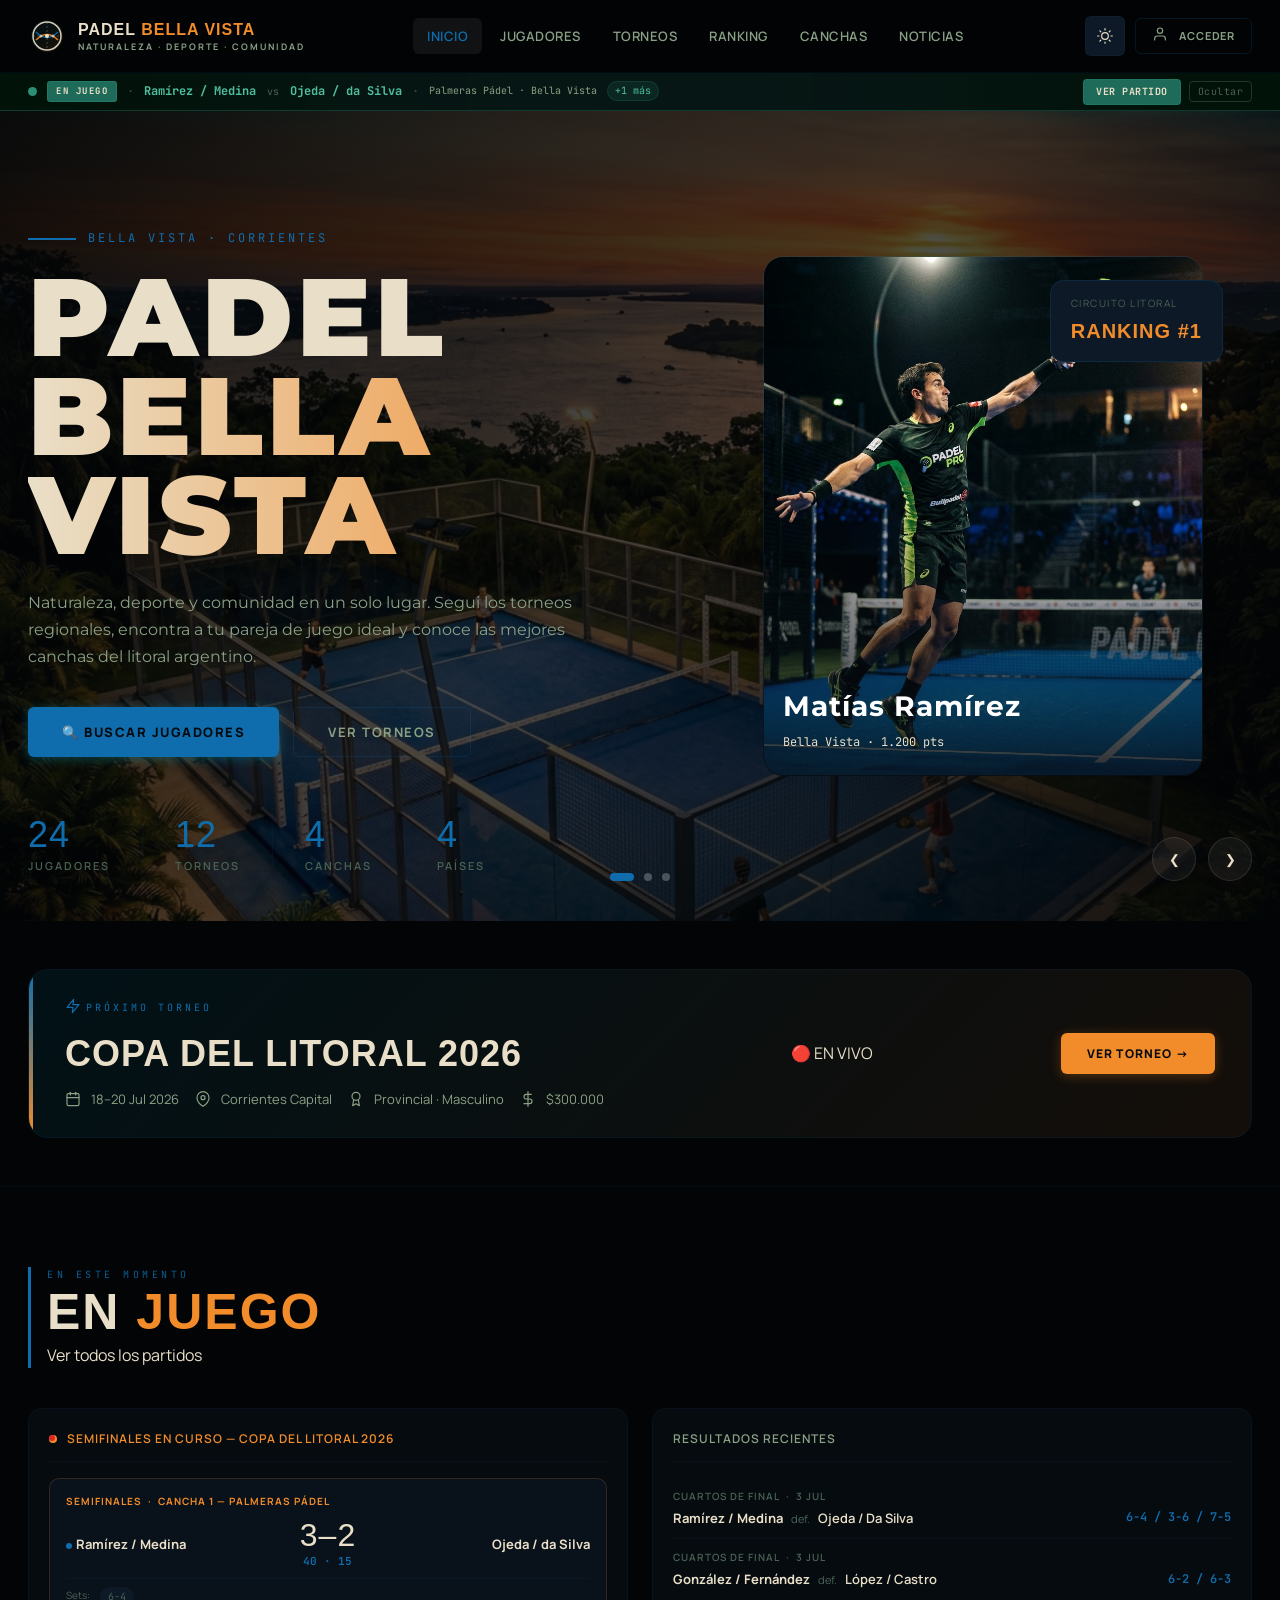
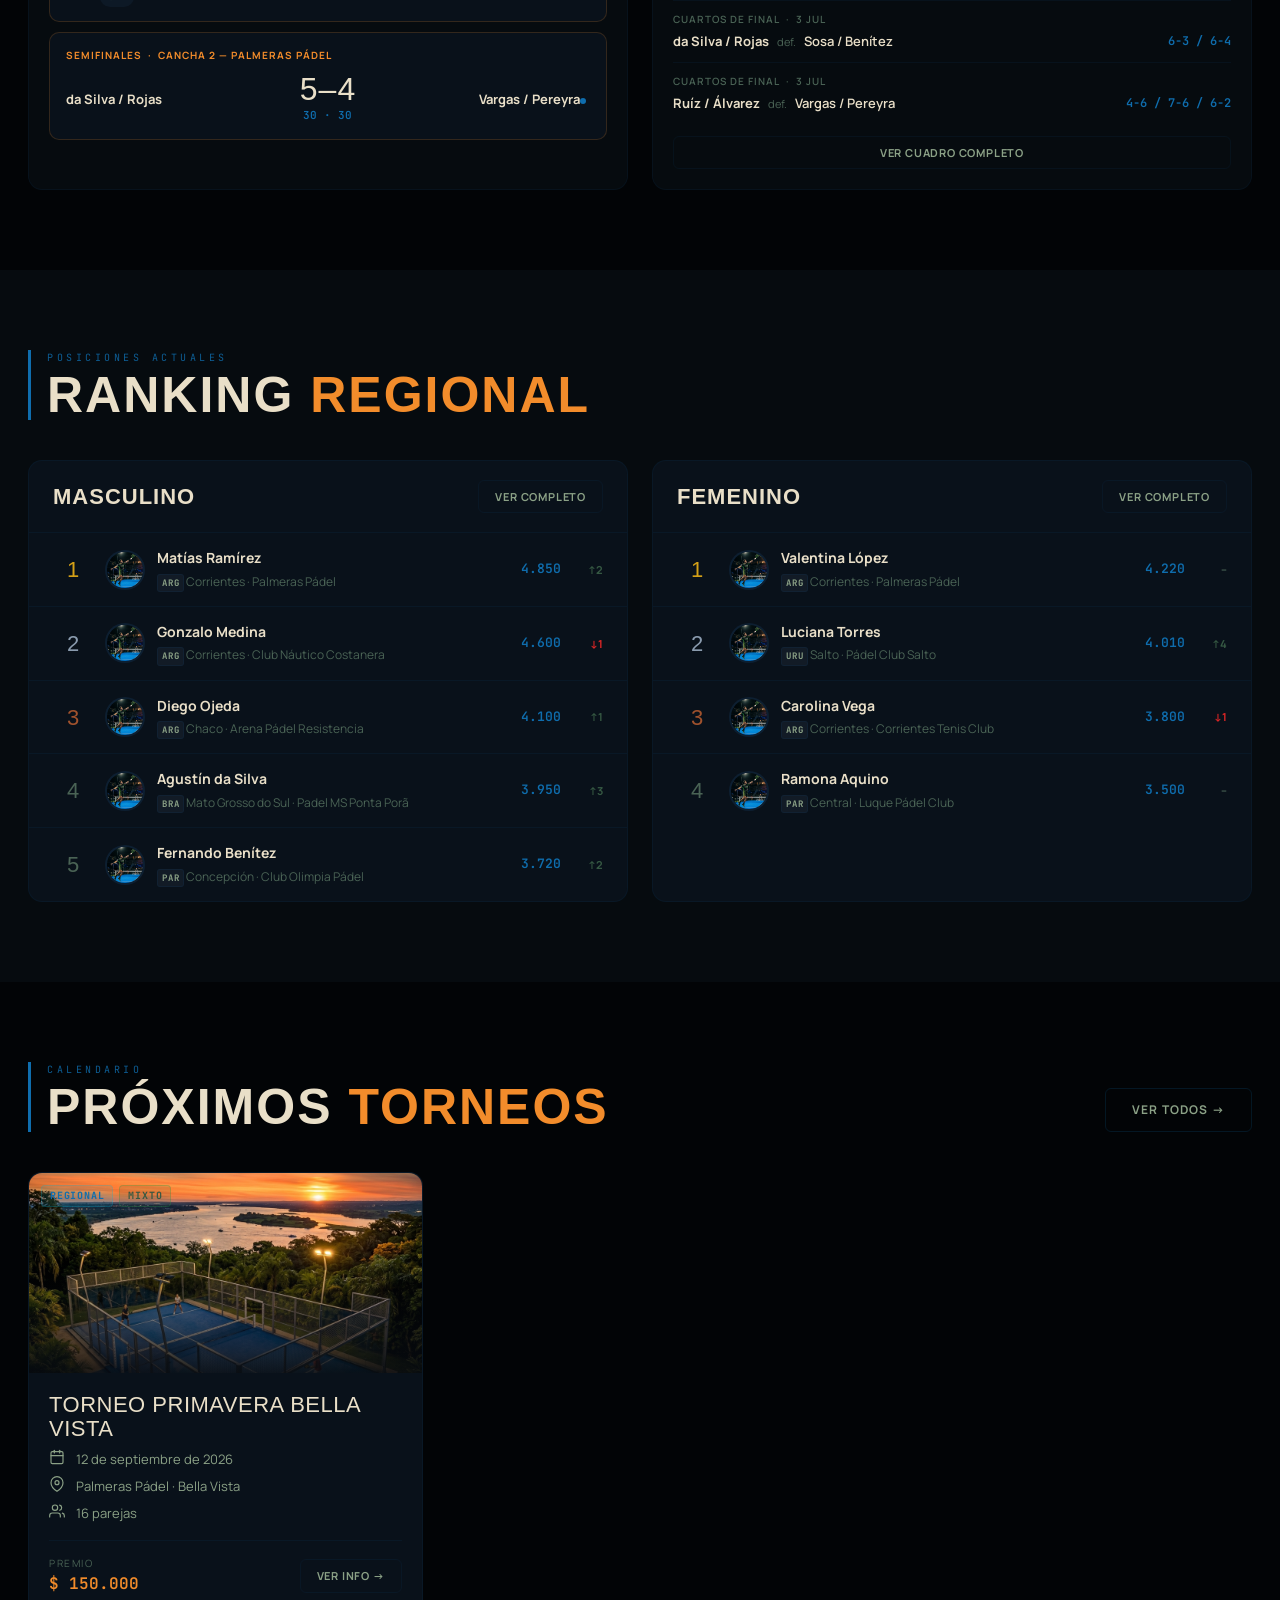
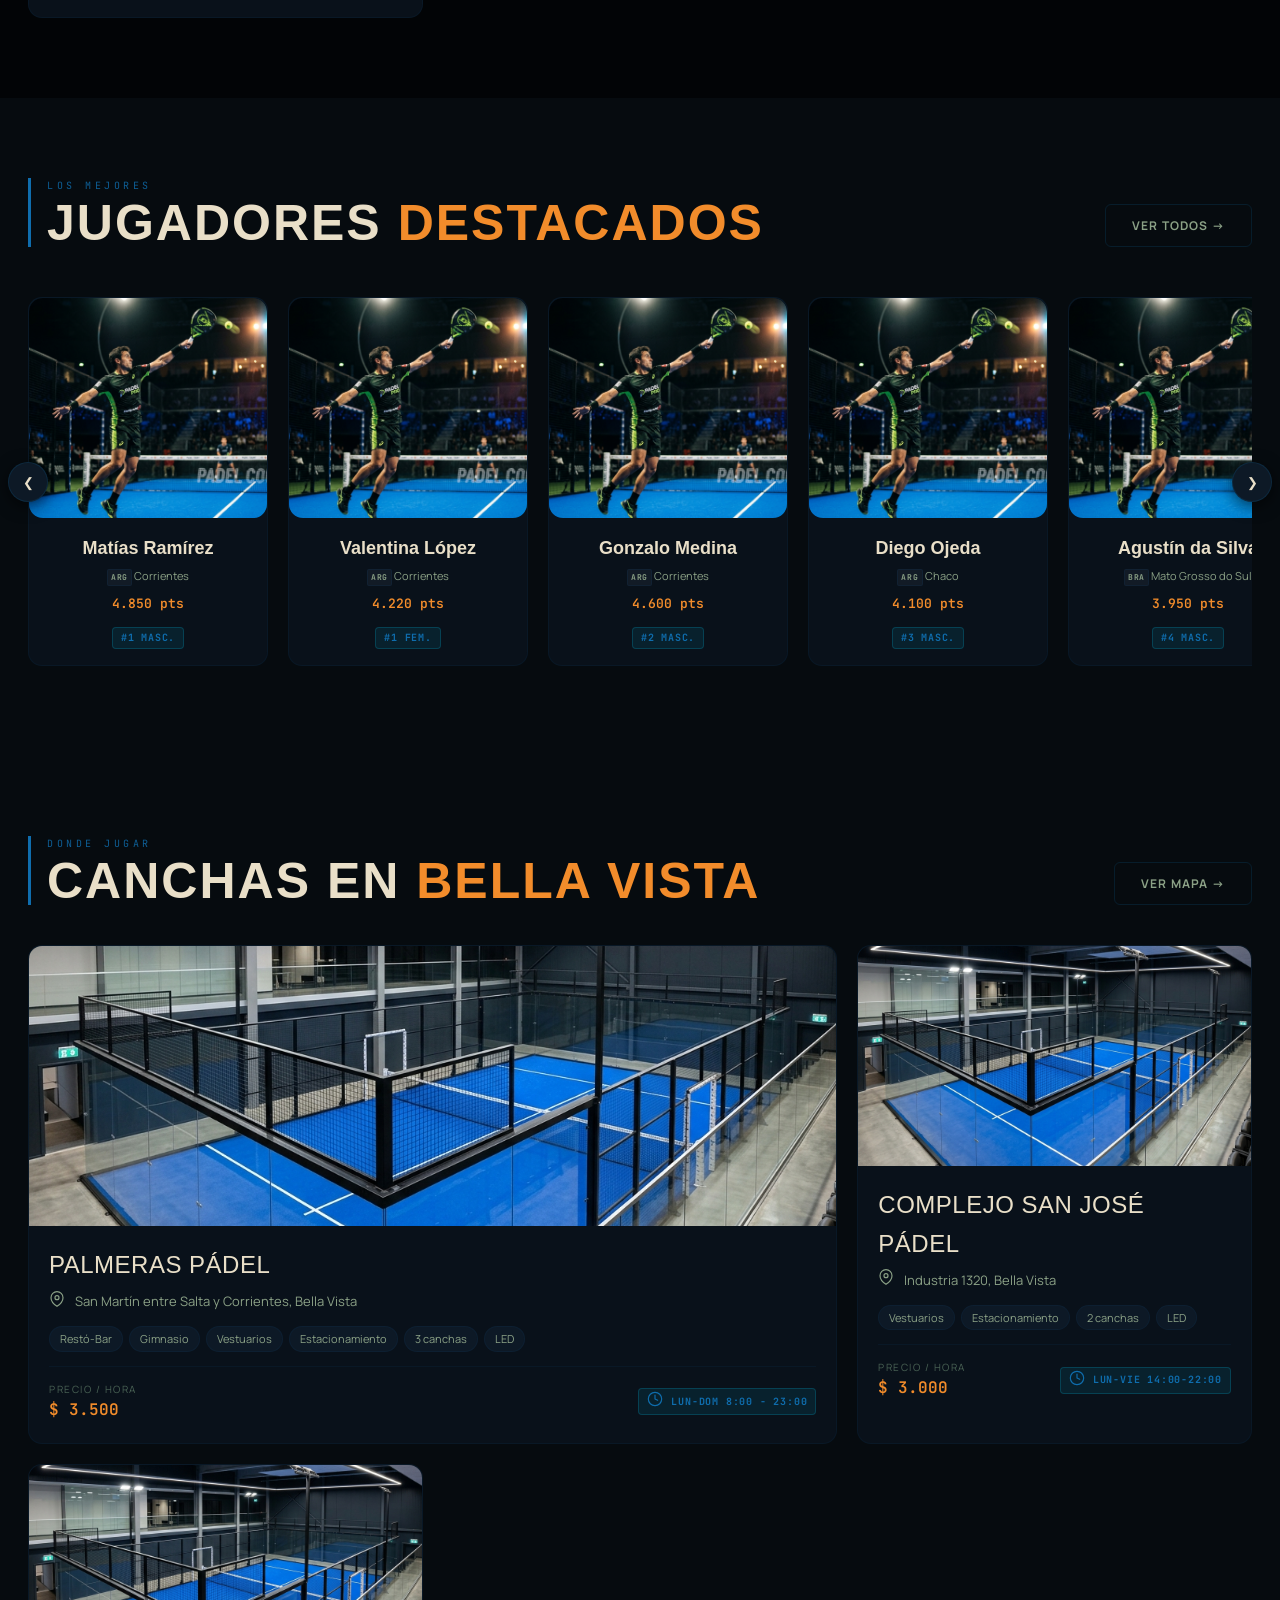
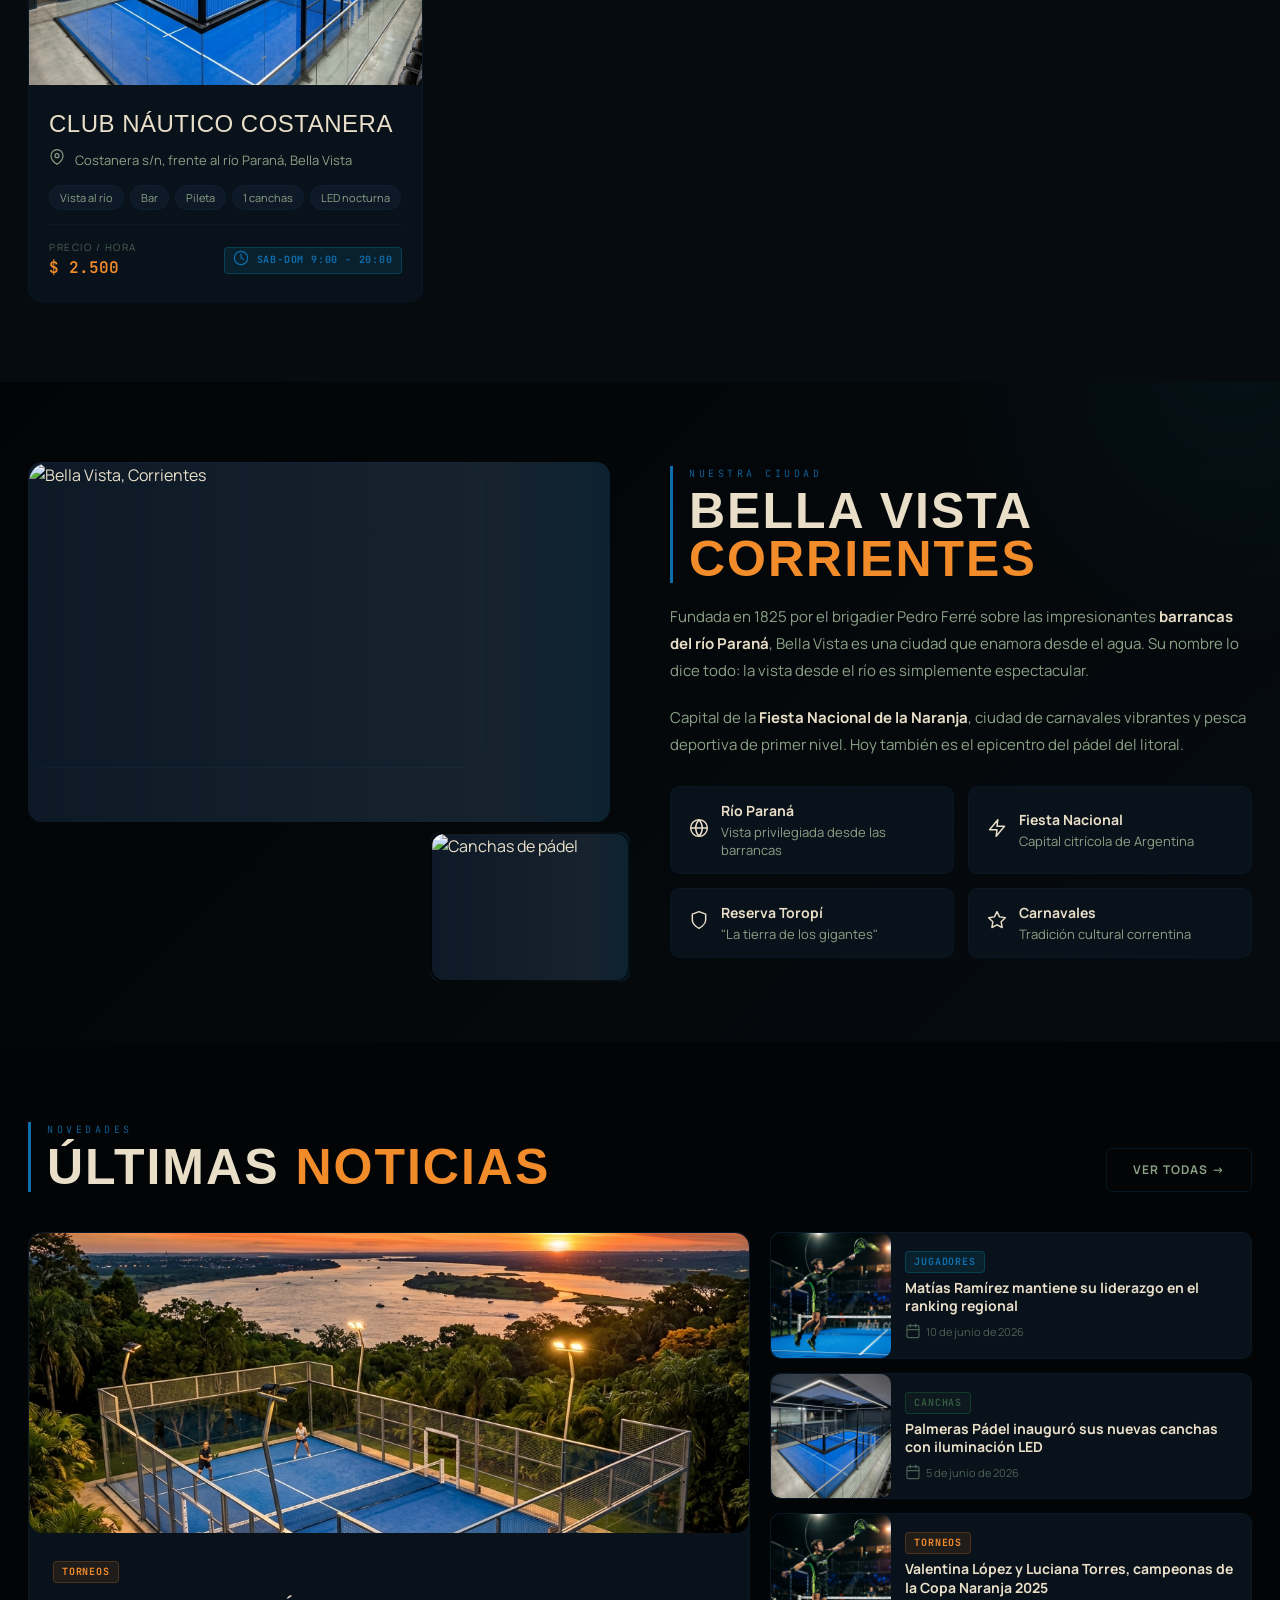
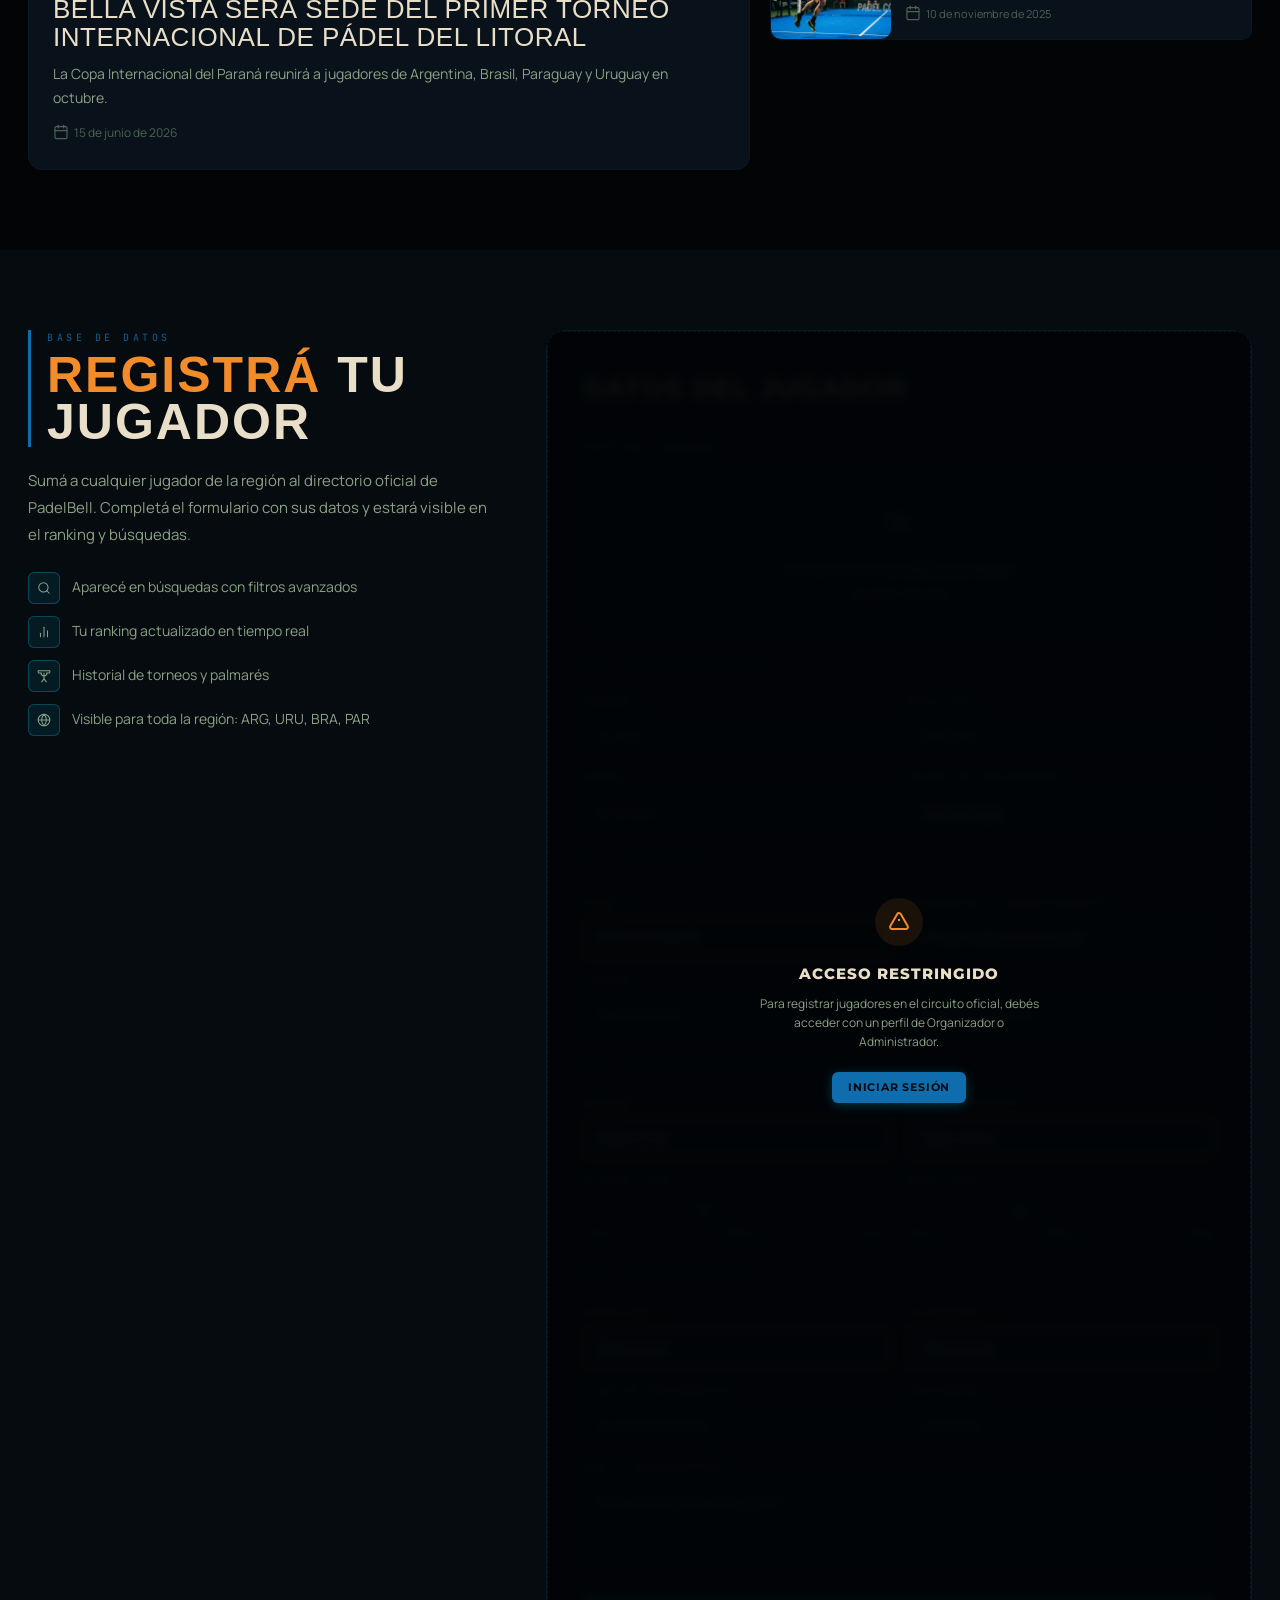
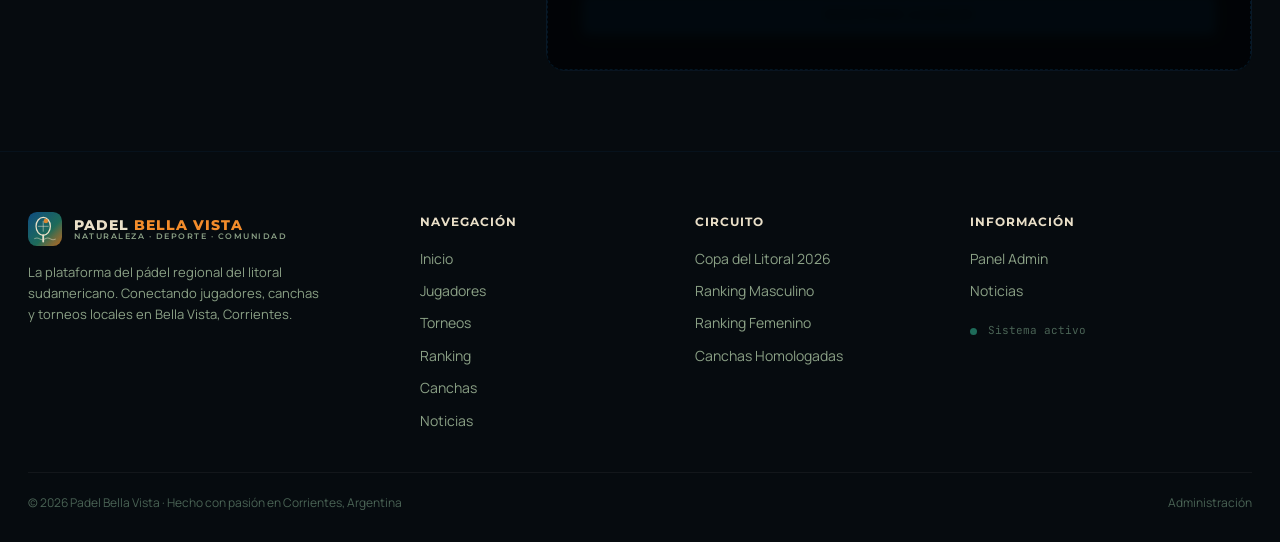
==== commit fdb028ed: "Identidad visual premium: tipografia Satoshi y Manrope y nuevo isotipo SVG" ====
--- a/index.html
+++ b/index.html
@@ -1826,32 +1826,34 @@
   <div class="container">
     <div class="header-inner">
       <!-- Logo -->
-      <a href="index.html" class="header-logo" style="gap:14px;">
-        <!-- Isotipo SVG inline — paleta Bella Vista -->
+      <a href="index.html" class="header-logo" style="gap:12px; display:flex; align-items:center;">
+        <!-- Nuevo Isotipo SVG — sol, pelota de pádel, naranja y Paraná -->
         <svg width="38" height="38" viewBox="0 0 38 38" fill="none" xmlns="http://www.w3.org/2000/svg" style="flex-shrink:0;">
-          <rect width="38" height="38" rx="10" fill="url(#pbv-grad)"/>
+          <circle cx="19" cy="19" r="16" fill="url(#pbv-logo-grad)" opacity="0.15"/>
+          <circle cx="19" cy="19" r="14" stroke="var(--accent-cream)" stroke-width="1.5" fill="none" opacity="0.9"/>
+          <!-- Cancha / Red grid -->
+          <line x1="19" y1="5" x2="19" y2="33" stroke="var(--accent-cream)" stroke-width="0.8" opacity="0.35" stroke-dasharray="2 2"/>
+          <line x1="5" y1="19" x2="33" y2="19" stroke="var(--accent-cream)" stroke-width="0.8" opacity="0.35" stroke-dasharray="2 2"/>
+          <!-- Costura pelota / Paraná curves -->
+          <path d="M8 15 Q19 26 30 15" stroke="var(--accent-primary)" stroke-width="1.5" fill="none" opacity="0.9"/>
+          <path d="M8 23 Q19 12 30 23" stroke="var(--accent-orange)" stroke-width="1.5" fill="none" opacity="0.9"/>
+          <!-- Puntos / Geometría naranja y pala -->
+          <circle cx="19" cy="19" r="2" fill="var(--accent-cream)"/>
+          <circle cx="13" cy="19" r="1.5" fill="var(--accent-cream)" opacity="0.7"/>
+          <circle cx="25" cy="19" r="1.5" fill="var(--accent-cream)" opacity="0.7"/>
           <defs>
-            <linearGradient id="pbv-grad" x1="0" y1="0" x2="38" y2="38" gradientUnits="userSpaceOnUse">
-              <stop offset="0%" stop-color="#0F4C81"/>
-              <stop offset="60%" stop-color="#1E6B59"/>
-              <stop offset="100%" stop-color="#F28C2B" stop-opacity=".7"/>
+            <linearGradient id="pbv-logo-grad" x1="0" y1="0" x2="38" y2="38" gradientUnits="userSpaceOnUse">
+              <stop offset="0%" stop-color="var(--accent-primary)"/>
+              <stop offset="50%" stop-color="var(--accent-teal)"/>
+              <stop offset="100%" stop-color="var(--accent-orange)"/>
             </linearGradient>
           </defs>
-          <!-- Paleta de pádel simplificada -->
-          <ellipse cx="17" cy="16" rx="8" ry="10" stroke="#E9DFC8" stroke-width="1.4" fill="none"/>
-          <line x1="17" y1="10" x2="17" y2="22" stroke="#E9DFC8" stroke-width="1" opacity=".6"/>
-          <line x1="11" y1="16" x2="23" y2="16" stroke="#E9DFC8" stroke-width="1" opacity=".6"/>
-          <circle cx="20" cy="10" r="2.5" fill="#F28C2B" opacity=".9"/>
-          <line x1="17" y1="26" x2="17" y2="33" stroke="#E9DFC8" stroke-width="2" stroke-linecap="round"/>
-          <!-- Olas — río Paraná -->
-          <path d="M7 30 Q10 28 13 30 Q16 32 19 30 Q22 28 25 30 Q28 32 31 30" stroke="#E9DFC8" stroke-width="1.2" fill="none" opacity=".5"/>
-          <path d="M9 33 Q12 31 15 33 Q18 35 21 33 Q24 31 27 33" stroke="#E9DFC8" stroke-width="1" fill="none" opacity=".3"/>
         </svg>
         <div class="logo-text">
-          <div class="logo-name" style="font-family:'Montserrat',sans-serif;font-weight:800;font-size:15px;letter-spacing:1px;line-height:1;color:#E9DFC8;">
-            PADEL <span style="color:#F28C2B;">BELLA VISTA</span>
-          </div>
-          <div class="logo-tagline" style="font-family:'Montserrat',sans-serif;font-size:9px;letter-spacing:2.5px;color:#8BA186;text-transform:uppercase;margin-top:3px;">
+          <div class="logo-name" style="font-family:var(--font-display);font-weight:900;font-size:16px;letter-spacing:1px;line-height:1;color:var(--accent-cream);">
+            PADEL <span style="color:var(--accent-orange);">BELLA VISTA</span>
+          </div>
+          <div class="logo-tagline" style="font-family:var(--font-body);font-size:9px;letter-spacing:2px;color:var(--text-secondary);text-transform:uppercase;margin-top:4px;font-weight:700;">
             Naturaleza · Deporte · Comunidad
           </div>
         </div>
--- a/css/styles.css
+++ b/css/styles.css
@@ -3,7 +3,8 @@
    Bella Vista, Corrientes · Naturaleza · Deporte · Comunidad
    ============================================ */
 
-@import url('https://fonts.googleapis.com/css2?family=Montserrat:ital,wght@0,300;0,400;0,500;0,600;0,700;0,800;0,900;1,400&family=Cormorant:ital,wght@0,400;0,500;0,600;0,700;1,400;1,500&family=JetBrains+Mono:wght@400;500;600&display=swap');
+@import url('https://api.fontshare.com/v2/css?f[]=satoshi@300,400,500,700,900&display=swap');
+@import url('https://fonts.googleapis.com/css2?family=Manrope:wght@300;400;500;600;700;800&family=Cormorant:ital,wght@0,400;0,500;0,600;0,700;1,400;1,500&family=JetBrains+Mono:wght@400;500;600&display=swap');
 
 /* =====================
    VARIABLES / TOKENS
@@ -17,16 +18,16 @@
   --bg-overlay:     rgba(2, 4, 6, 0.96);
 
   /* Paleta Padel Bella Vista */
-  /* Azul profundo — río, cielo del litoral */
-  --accent-primary:      #0F6DAD;  /* azul más brillante para dark mode */
+  /* Azul Paraná — río, cielo del litoral */
+  --accent-primary:      #0F6DAD;  
   --accent-primary-raw:  #0F4C81;
   --accent-primary-dim:  #0A3E6A;
   --accent-glow:         rgba(15, 109, 173, 0.20);
 
-  /* Verde botánico — barrancas, naturaleza */
-  --accent-teal:         #1E6B59;
-  --accent-teal-light:   #2A8F75;
-  --accent-teal-glow:    rgba(30, 107, 89, 0.20);
+  /* Verde Barranca — barrancas, naturaleza */
+  --accent-teal:         #365943;
+  --accent-teal-light:   #4E7A5E;
+  --accent-teal-glow:    rgba(54, 89, 67, 0.20);
 
   /* Verde salvia — tono tierra */
   --accent-sage:         #8BA186;
@@ -40,8 +41,8 @@
   --accent-orange-glow:  rgba(242, 140, 43, 0.18);
 
   /* Estados */
-  --accent-green:    #1E6B59;
-  --accent-green-bg: rgba(30, 107, 89, 0.12);
+  --accent-green:    #365943;
+  --accent-green-bg: rgba(54, 89, 67, 0.12);
   --accent-red:      #DC2626;
   --accent-red-bg:   rgba(220, 38, 38, 0.10);
 
@@ -68,9 +69,9 @@
   --shadow-lg:   0 8px 32px rgba(0,0,0,0.7);
   --shadow-glow: 0 0 24px rgba(15, 76, 129, 0.22);
 
-  /* Tipografía — Montserrat + Cormorant */
-  --font-display: 'Montserrat', sans-serif;
-  --font-body:    'Montserrat', sans-serif;
+  /* Tipografía — Satoshi + Manrope + Cormorant */
+  --font-display: 'Satoshi', sans-serif;
+  --font-body:    'Manrope', sans-serif;
   --font-serif:   'Cormorant', serif;
   --font-mono:    'JetBrains Mono', monospace;
 
@@ -1442,7 +1443,7 @@
 }
 
 /* Reglas responsivas para navegación */
-@media (max-width: 768px) {
+@media (max-width: 1024px) {
   .main-nav { display: none !important; }
   #menu-toggler { display: inline-flex !important; }
 }
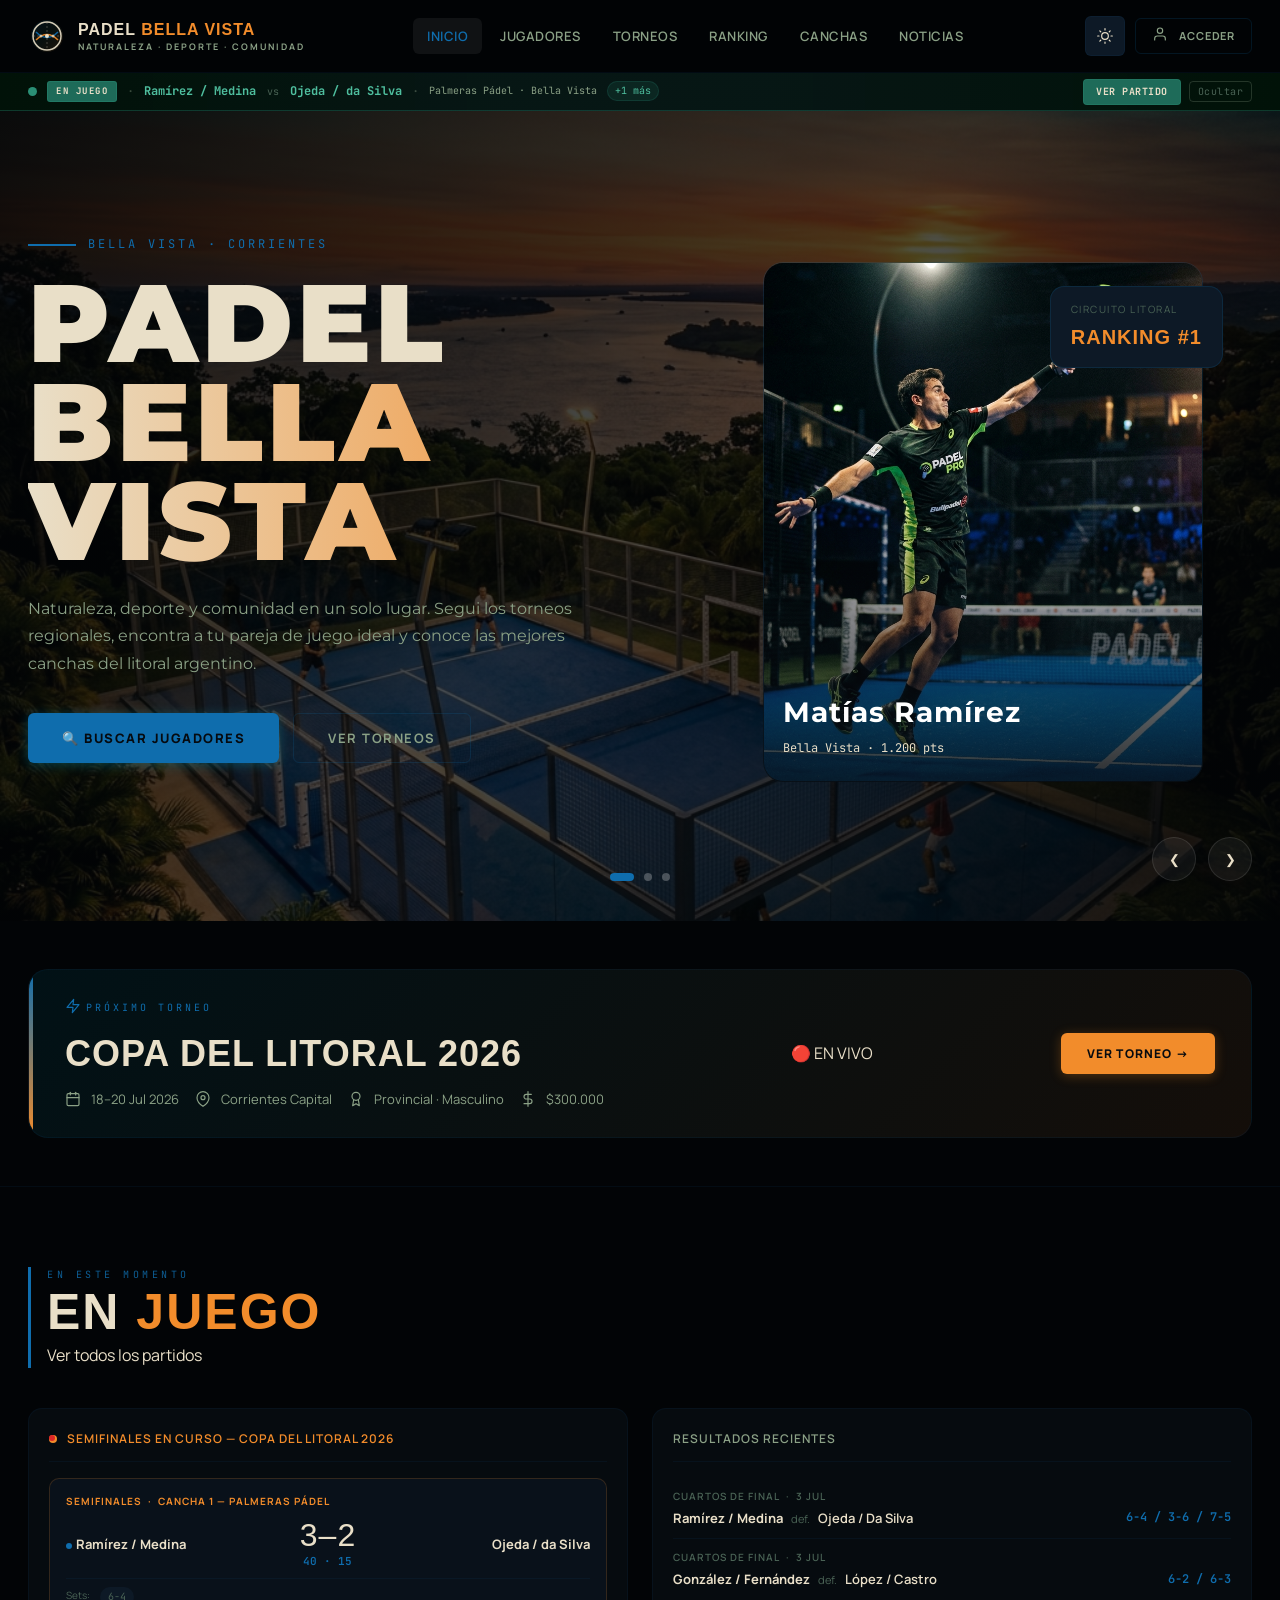
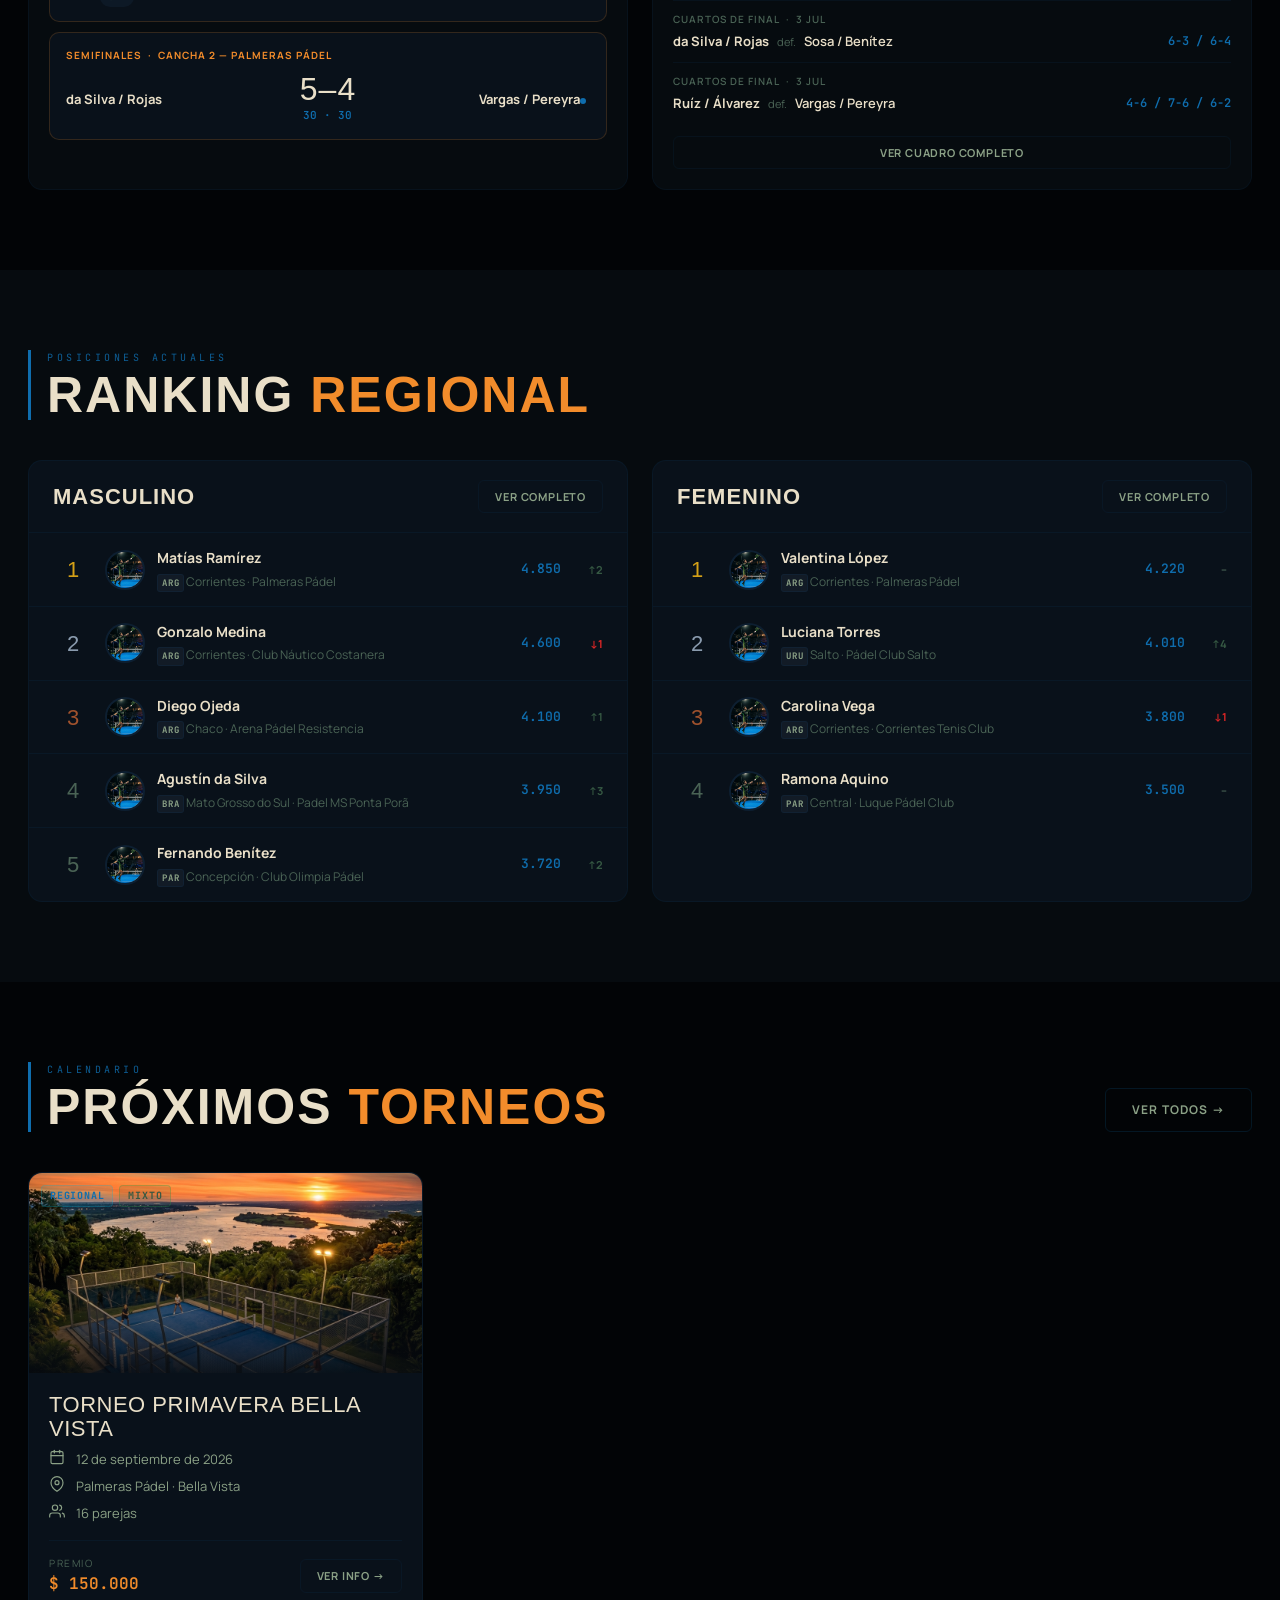
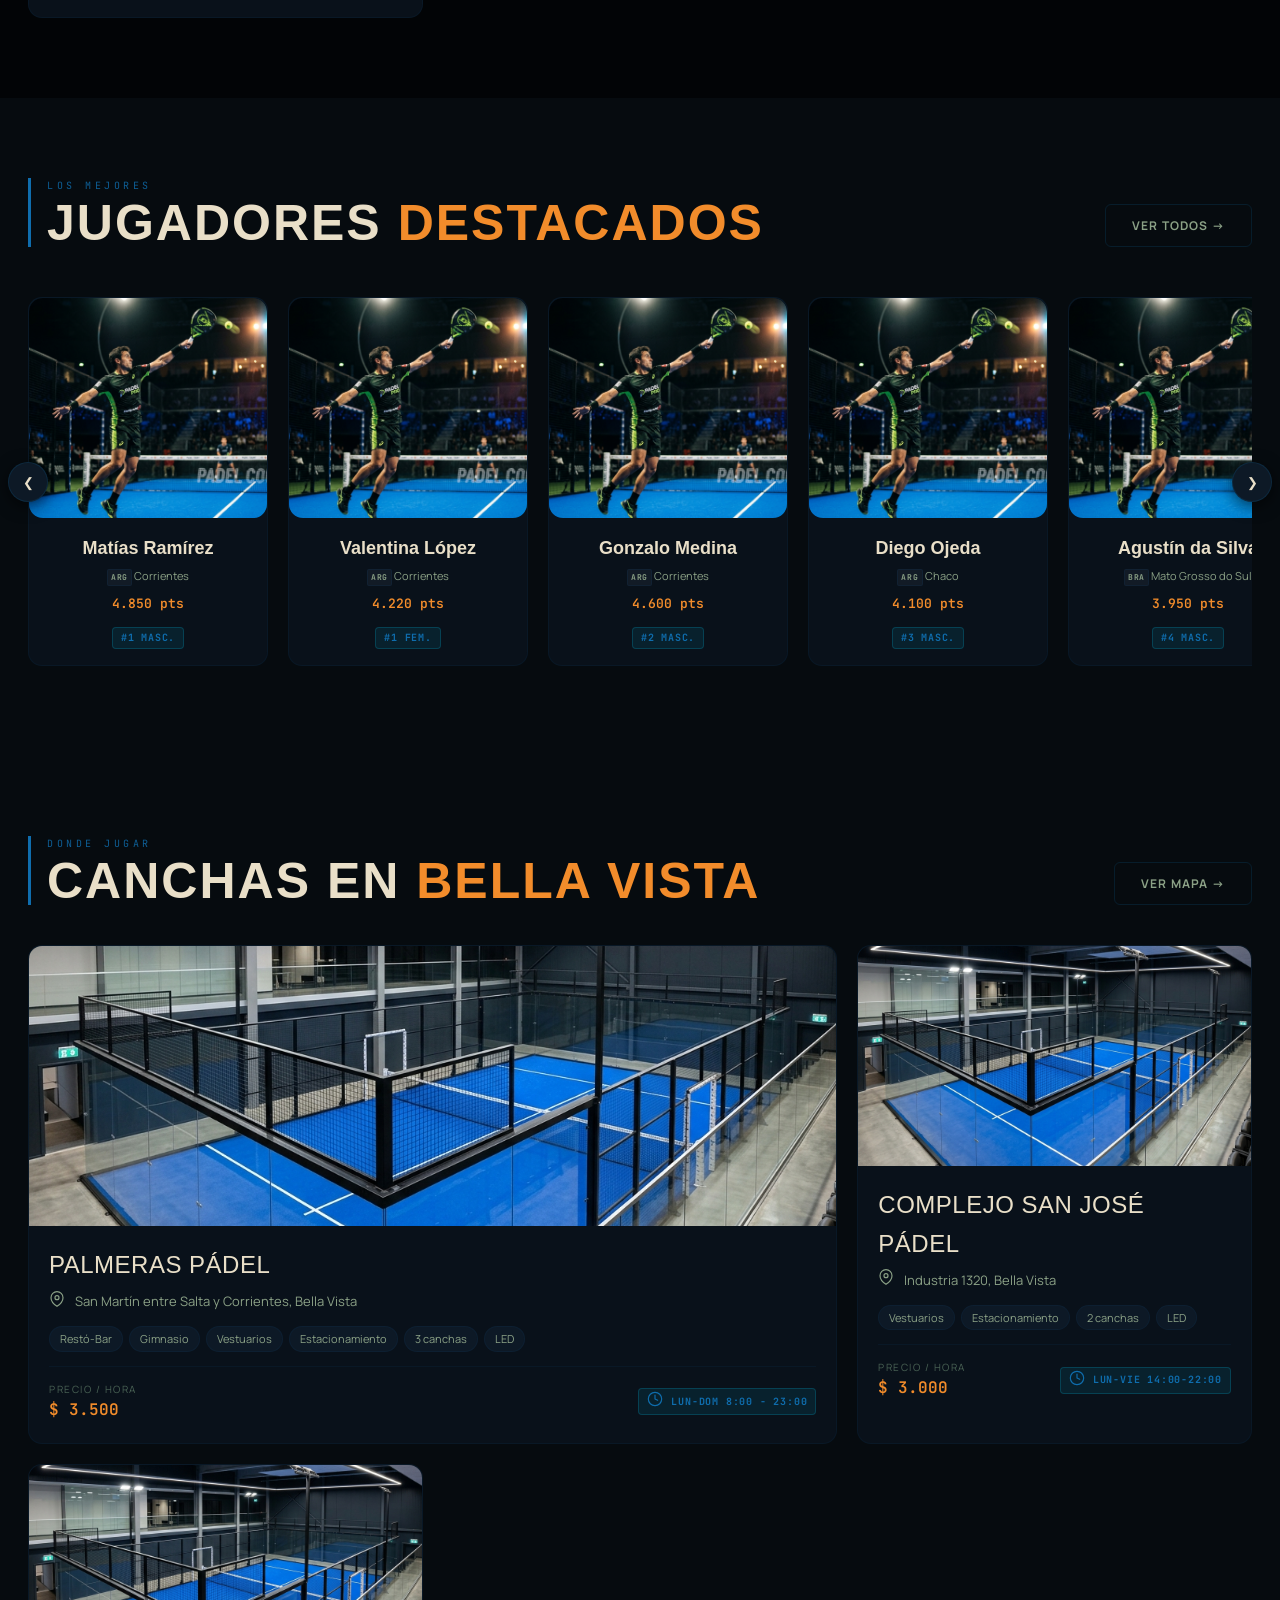
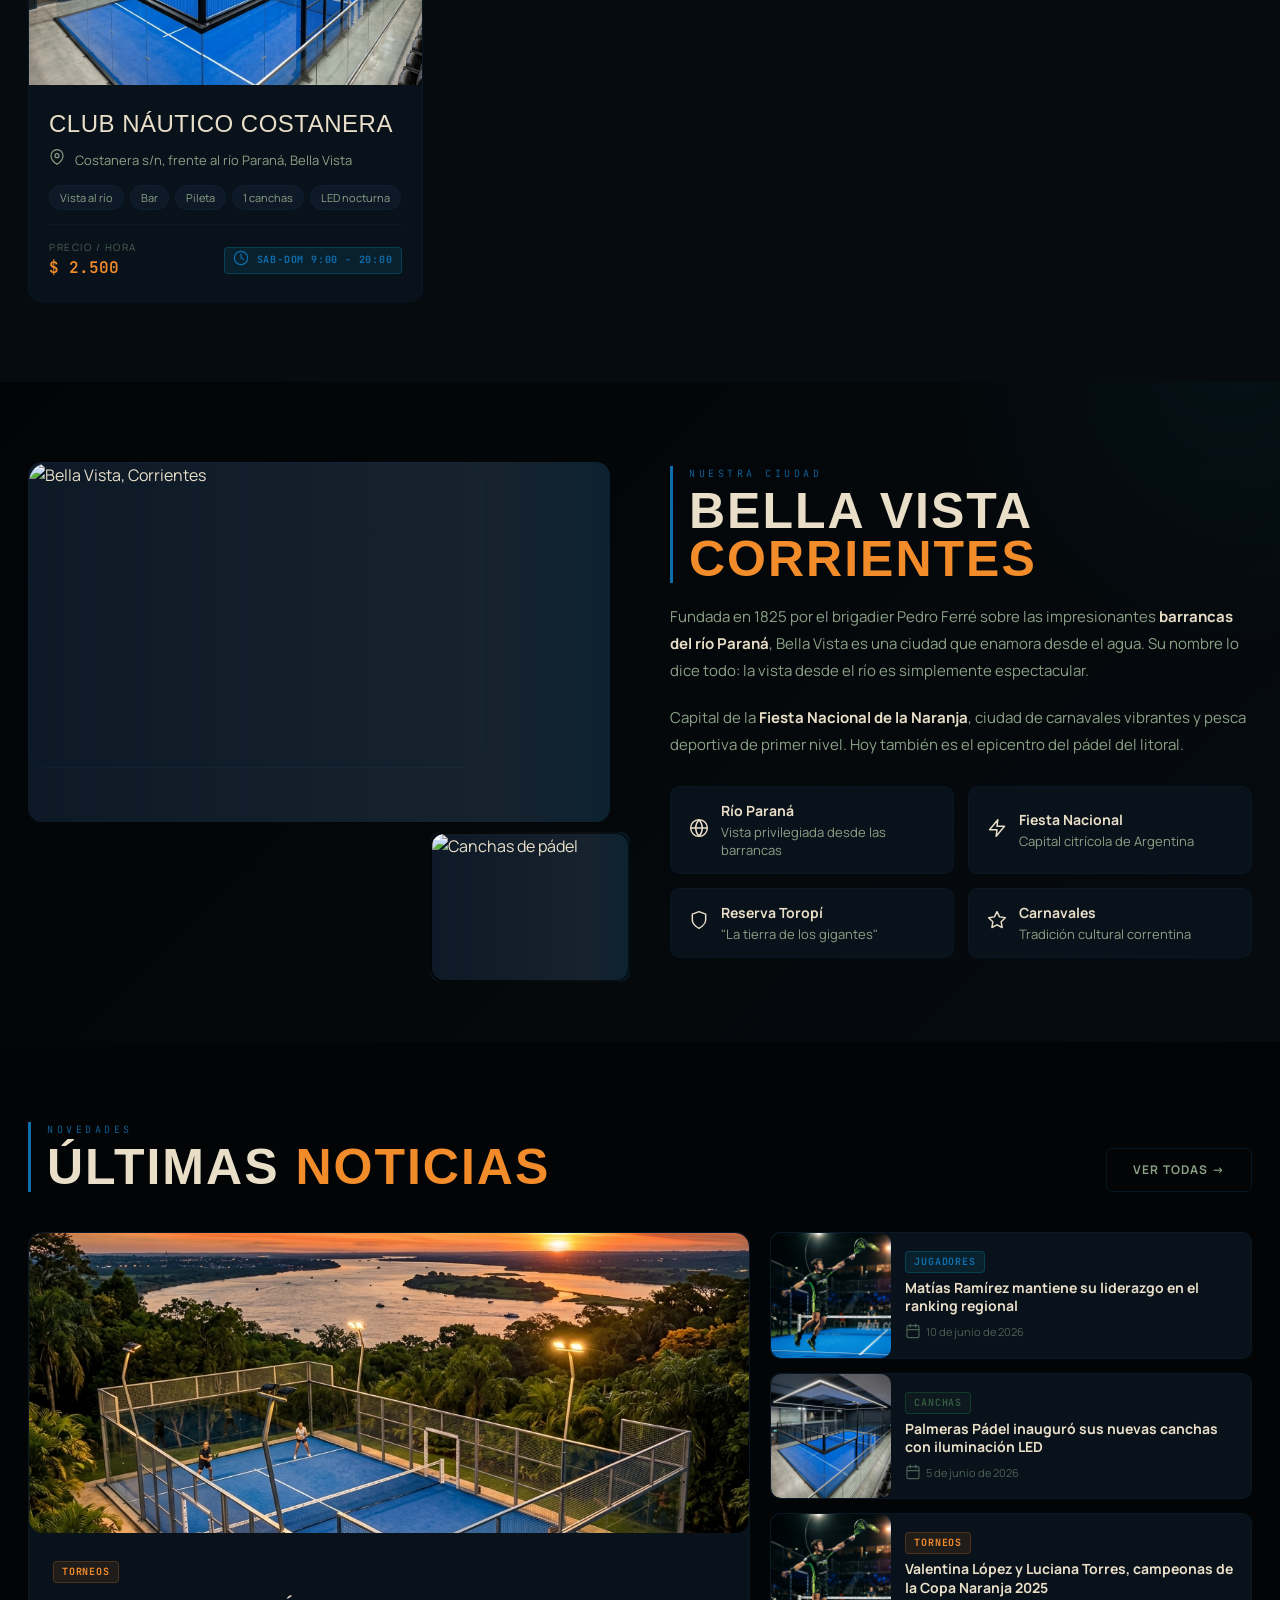
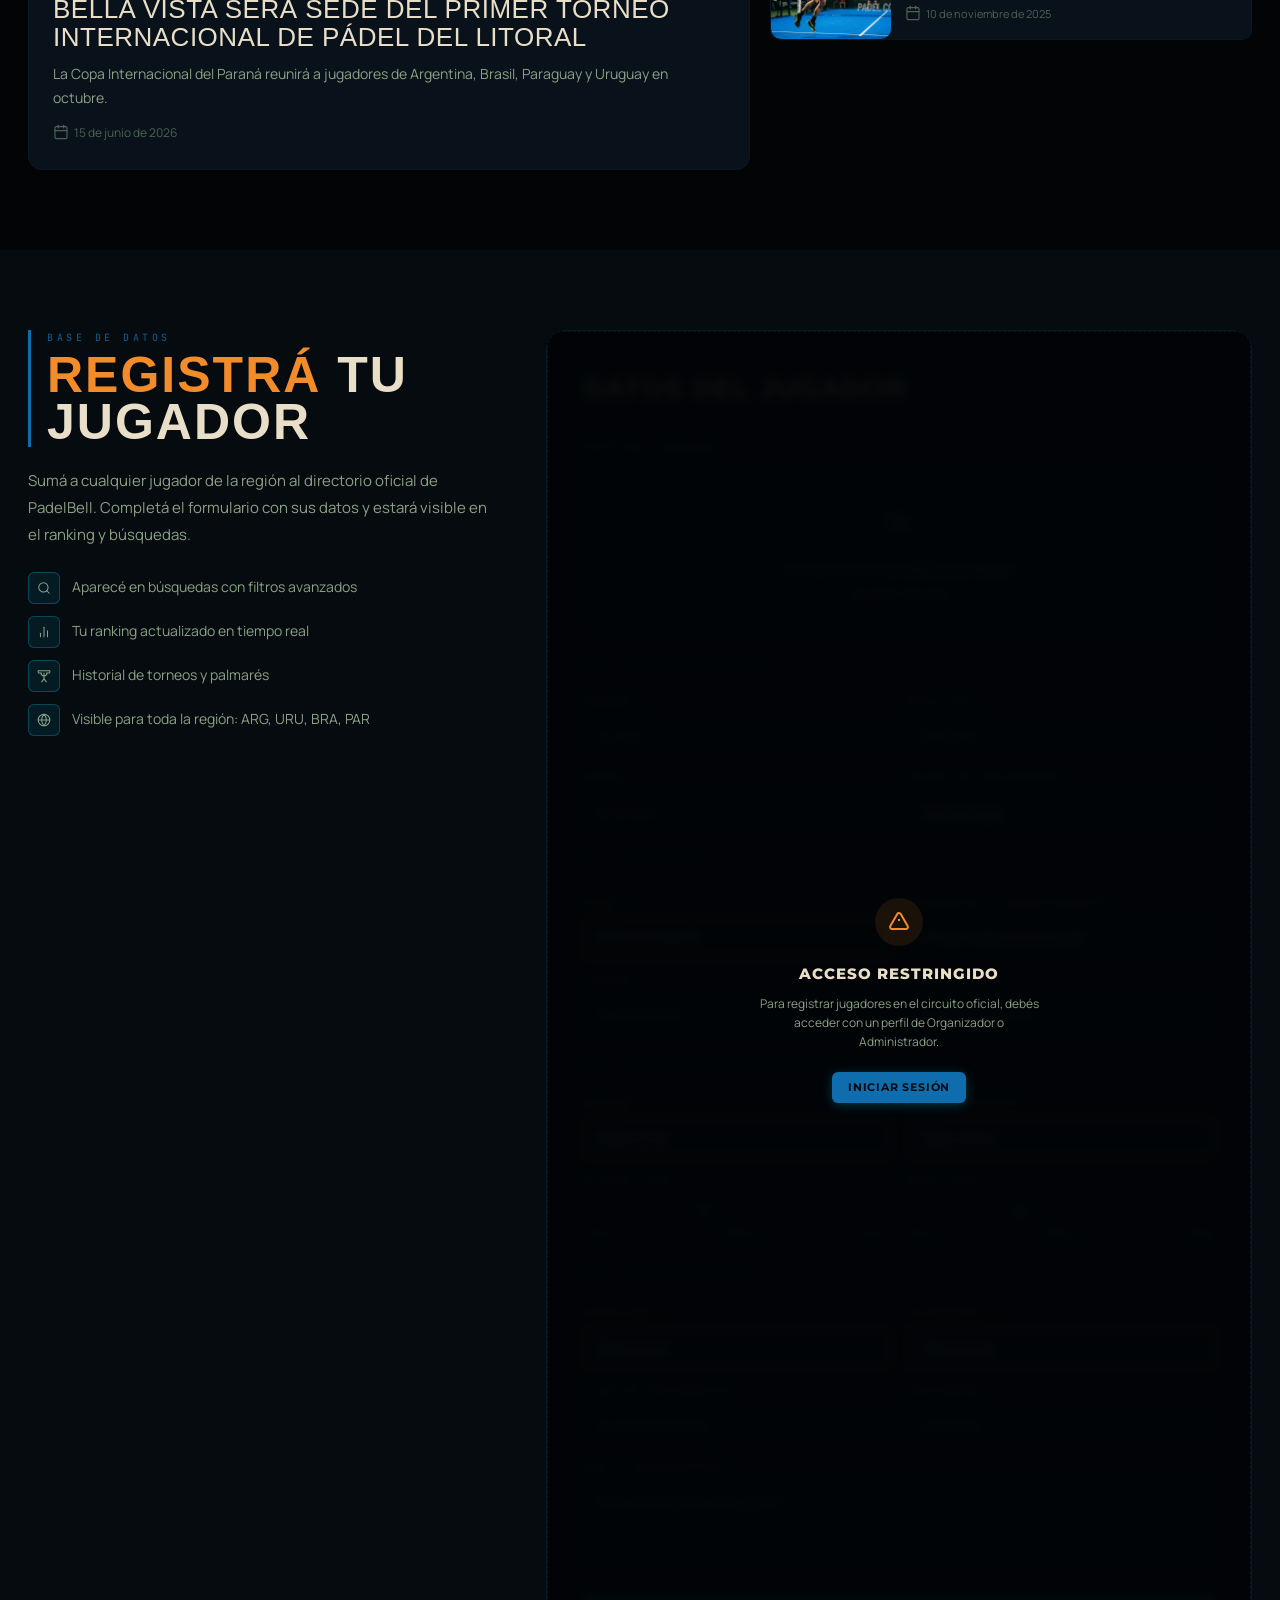
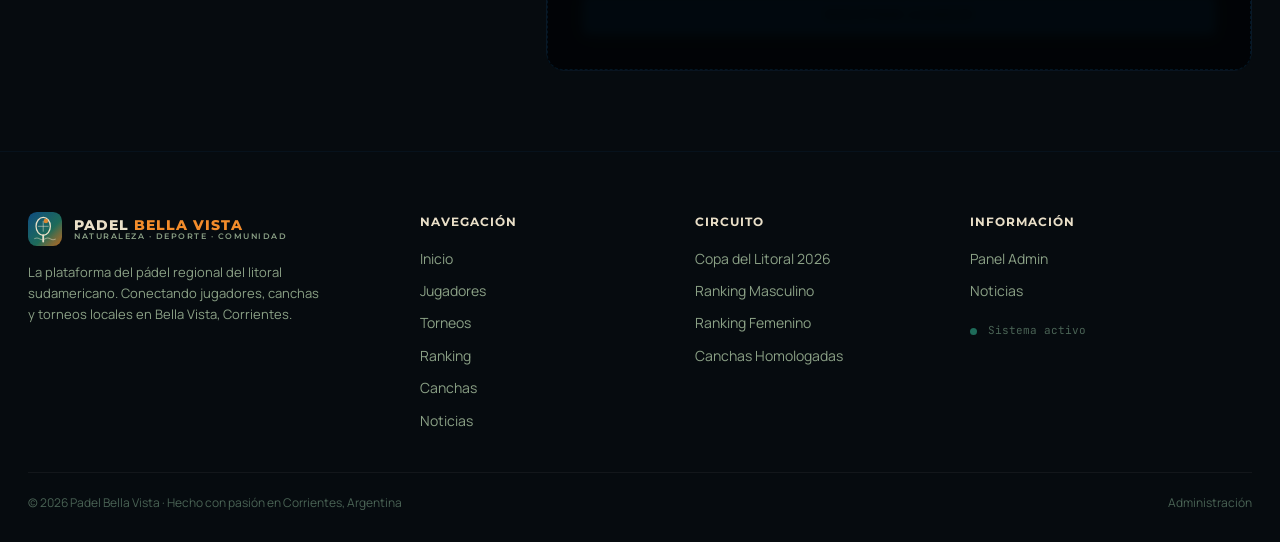
==== commit 25e4907d: "Fix viewport mobile: dvh+svh CSS units + visualViewport API JS fallback para Safari/Chrome/Firefox -" ====
--- a/index.html
+++ b/index.html
@@ -1563,7 +1563,9 @@
     .hero-slider {
       position: relative;
       width: 100%;
+      /* Desktop: 90vh */
       height: 90vh;
+      height: 90dvh; /* modern: dynamic viewport — se adapta al browser chrome */
       min-height: 600px;
       overflow: hidden;
       background: var(--bg-base);
@@ -1577,6 +1579,10 @@
       transition: opacity 0.8s ease-in-out;
       display: flex;
       align-items: center;
+      /* Compensar el header fijo en todos los tamaños */
+      padding-top: 72px;
+      padding-bottom: 60px; /* espacio para los dots */
+      box-sizing: border-box;
     }
 
     .hero-slide.active {
@@ -1620,18 +1626,81 @@
       width: 100%;
     }
 
+    /* ========================================================
+       RESPONSIVE MOBILE — Hero Slider
+       Estrategia: CSS svh (Safari 16+, Chrome 108+)
+                   + JS visualViewport API (Safari 13+, Chrome 61+)
+                   + --real-vh custom property como fallback final
+       ======================================================== */
     @media (max-width: 992px) {
       .hero-slide .container {
         grid-template-columns: 1fr;
         text-align: center;
-        padding-top: 40px;
+        padding-top: 60px;
+        padding-bottom: 30px;
       }
-      .hero-right {
-        display: none;
+      .hero-right { display: none; }
+
+      /* Altura fija usando la mejor unidad disponible */
+      .hero-slider {
+        /* Fallback 1: CSS custom property (seteado por JS) */
+        height: calc(var(--real-vh, 1vh) * 100);
+        /* Fallback 2: svh = small viewport height (con barra del browser visible) */
+        height: 100svh;
+        /* Fallback 3: dvh = dynamic viewport height */
+        height: 100dvh;
+        min-height: 0;
+        padding: 0;
       }
+
+      /* Slides vuelven a ser absolutos — el contenedor tiene altura correcta ahora */
+      .hero-slide {
+        position: absolute;
+        inset: 0;
+        opacity: 0;
+        height: 100%;
+        overflow: hidden;
+        pointer-events: none;
+        transition: opacity 0.6s ease;
+      }
+      .hero-slide.active {
+        opacity: 1;
+        pointer-events: auto;
+      }
+      /* El background llena su slide correctamente */
+      .hero-slide-bg {
+        position: absolute;
+        inset: 0;
+        transform: scale(1) !important;
+      }
+      /* Stats ajustados en mobile */
+      .hero-stats {
+        justify-content: center;
+        gap: 16px;
+      }
+      /* Dots en la parte baja del hero, sobre el fondo */
+      .slider-dots {
+        position: absolute;
+        bottom: 16px;
+        left: 50%;
+        transform: translateX(-50%);
+        z-index: 10;
+        padding: 8px 16px;
+        background: rgba(2,4,6,0.55);
+        backdrop-filter: blur(8px);
+        border-radius: 20px;
+        border: 1px solid rgba(255,255,255,0.08);
+      }
+      /* Ocultar flechas en mobile */
+      .slider-arrows { display: none; }
+    }
+
+    /* Phones muy pequeños */
+    @media (max-width: 390px) {
       .hero-slider {
-        height: auto;
-        padding: 100px 0 60px 0;
+        height: calc(var(--real-vh, 1vh) * 95);
+        height: 95svh;
+        height: 95dvh;
       }
     }
 
@@ -2981,6 +3050,30 @@
   /* =====================
      INIT
      ===================== */
+  /* ====================================================
+     REAL VIEWPORT HEIGHT — Fallback para browsers viejos
+     Usa visualViewport API si está disponible (Safari 13+, Chrome 61+)
+     Fallback a window.innerHeight
+     ==================================================== */
+  (function setRealVH() {
+    function update() {
+      // visualViewport da la altura REAL visible (excluye barra del browser)
+      var h = (window.visualViewport ? window.visualViewport.height : window.innerHeight);
+      var vh = h * 0.01;
+      document.documentElement.style.setProperty('--real-vh', vh + 'px');
+    }
+    update();
+    window.addEventListener('resize', update);
+    window.addEventListener('orientationchange', function() {
+      // Pequeño delay para que el browser actualice las dimensiones
+      setTimeout(update, 150);
+    });
+    if (window.visualViewport) {
+      window.visualViewport.addEventListener('resize', update);
+      window.visualViewport.addEventListener('scroll', update);
+    }
+  })();
+
   document.addEventListener('DOMContentLoaded', () => {
     renderRankingAll();
     renderTournaments();
--- a/css/styles.css
+++ b/css/styles.css
@@ -1960,3 +1960,226 @@
 @media (max-width: 380px) {
   .playing-bar__hide { display: none; }
 }
+
+/* =====================================================================
+   SPRINT 12 — RESPONSIVIDAD MÓVIL COMPLETA
+   Breakpoints: 768px (tablet), 480px (móvil), 380px (móvil pequeño)
+   ===================================================================== */
+
+/* ── Header y nav en móvil ── */
+@media (max-width: 768px) {
+  .header-inner {
+    padding: 0 16px;
+    height: 60px;
+  }
+  .logo-name { font-size: 18px; }
+  .logo-tagline { font-size: 8px; display: none; }
+  #menu-toggler { display: inline-flex !important; font-size: 20px; }
+
+  /* Menú móvil desplegado */
+  .mobile-menu {
+    top: 60px;
+    padding: 12px 0;
+  }
+  .mobile-menu-link {
+    padding: 10px 20px;
+    font-size: 14px;
+  }
+}
+
+/* ── Modals ── */
+@media (max-width: 768px) {
+  .modal-overlay { align-items: flex-end; padding: 0; }
+  .modal {
+    width: 100% !important;
+    max-width: 100% !important;
+    border-radius: 20px 20px 0 0 !important;
+    max-height: 92vh;
+    overflow-y: auto;
+  }
+  .modal-header { padding: 16px 20px; }
+  .modal-body { padding: 16px 20px; }
+  .modal-footer { padding: 14px 20px; flex-direction: column; gap: 8px; }
+  .modal-footer .btn { width: 100%; justify-content: center; }
+  .form-grid-2, .form-grid-3, .res-form-grid { grid-template-columns: 1fr !important; }
+}
+
+/* ── Página de jugadores — filtros colapsables ── */
+@media (max-width: 900px) {
+  .players-layout {
+    flex-direction: column !important;
+    gap: 0 !important;
+  }
+  .filters-sidebar {
+    position: relative !important;
+    height: auto !important;
+    width: 100% !important;
+    border-right: none !important;
+    border-bottom: 1px solid var(--border-subtle) !important;
+    padding: 16px !important;
+    overflow: hidden;
+    max-height: 72px;
+    transition: max-height 0.4s ease;
+  }
+  .filters-sidebar.open { max-height: 600px; }
+  .filter-header { cursor: pointer; margin-bottom: 0; }
+  .filter-header::after {
+    content: '▼';
+    font-size: 11px;
+    color: var(--text-muted);
+    transition: transform 0.3s;
+  }
+  .filters-sidebar.open .filter-header::after { transform: rotate(180deg); }
+  .filter-block { margin-top: 16px; }
+  .players-main { width: 100% !important; }
+}
+
+/* ── Panel Organizador en móvil ── */
+@media (max-width: 768px) {
+  /* Sidebar → Bottom nav bar */
+  .org-layout {
+    flex-direction: column !important;
+    padding-top: 60px !important;
+  }
+  .org-sidebar {
+    position: fixed !important;
+    bottom: 0 !important;
+    left: 0 !important;
+    right: 0 !important;
+    top: auto !important;
+    width: 100% !important;
+    height: 58px !important;
+    border-right: none !important;
+    border-top: 1px solid var(--border-subtle) !important;
+    z-index: 100 !important;
+    background: var(--bg-surface) !important;
+  }
+  .org-sidebar-nav {
+    flex-direction: row !important;
+    justify-content: space-around !important;
+    align-items: center !important;
+    height: 100% !important;
+    padding: 0 8px !important;
+    gap: 0 !important;
+    overflow-x: auto;
+  }
+  .org-nav-item {
+    flex-direction: column !important;
+    gap: 2px !important;
+    padding: 6px 8px !important;
+    min-width: 48px !important;
+    text-align: center !important;
+    font-size: 9px !important;
+    border-left: none !important;
+    border-bottom: 3px solid transparent !important;
+    border-radius: 0 !important;
+    flex: 1;
+  }
+  .org-nav-item.active {
+    border-left: none !important;
+    border-bottom: 3px solid var(--accent-primary) !important;
+    background: rgba(0,180,216,0.06) !important;
+  }
+  .org-nav-item span:not(.org-nav-icon) { display: block !important; }
+  .org-main {
+    padding: 16px !important;
+    padding-bottom: 74px !important; /* espacio para bottom nav */
+    width: 100% !important;
+  }
+  .org-session-bar { padding: 0 12px; font-size: 11px; }
+  .org-session-right { display: none; } /* ocultar logout en mobile, va en config */
+  .panel-hdr {
+    flex-direction: column !important;
+    align-items: flex-start !important;
+    gap: 10px !important;
+  }
+  .panel-hdr h2 { font-size: 22px !important; }
+  .stats-row-sm {
+    grid-template-columns: 1fr 1fr !important;
+    gap: 8px !important;
+  }
+  /* Tablas del organizador → scroll horizontal */
+  .org-table-wrap { overflow-x: auto; -webkit-overflow-scrolling: touch; }
+  .org-table th, .org-table td { padding: 8px 10px !important; font-size: 12px !important; white-space: nowrap; }
+  /* Bracket scroll */
+  .bracket-wrap { overflow-x: auto; -webkit-overflow-scrolling: touch; }
+}
+
+/* ── Página de canchas en móvil ── */
+@media (max-width: 768px) {
+  .canchas-grid { grid-template-columns: 1fr !important; }
+  .canchas-stats { grid-template-columns: 1fr 1fr !important; gap: 8px !important; }
+  .court-card { width: 100%; }
+  /* Mapa Leaflet en modal */
+  #court-map-picker { height: 220px !important; }
+}
+
+/* ── Admin dashboard en móvil ── */
+@media (max-width: 768px) {
+  .admin-layout { flex-direction: column !important; }
+  .admin-sidebar {
+    position: fixed !important;
+    bottom: 0 !important;
+    left: 0 !important;
+    right: 0 !important;
+    top: auto !important;
+    width: 100% !important;
+    height: 58px !important;
+    flex-direction: row !important;
+    border-right: none !important;
+    border-top: 1px solid var(--border-subtle) !important;
+    z-index: 100 !important;
+    overflow-x: auto;
+    padding: 0 4px !important;
+  }
+  .admin-sidebar-nav { flex-direction: row !important; gap: 0 !important; width: 100%; justify-content: space-around; }
+  .admin-nav-item {
+    flex-direction: column !important;
+    gap: 2px !important;
+    padding: 6px 4px !important;
+    font-size: 9px !important;
+    flex: 1;
+    text-align: center;
+    border-left: none !important;
+    border-bottom: 3px solid transparent !important;
+    border-radius: 0 !important;
+    min-width: 0;
+  }
+  .admin-nav-item.active { border-left: none !important; border-bottom: 3px solid var(--accent-primary) !important; }
+  .admin-main { padding: 16px !important; padding-bottom: 74px !important; }
+  .admin-stats-grid { grid-template-columns: 1fr 1fr !important; gap: 10px !important; }
+}
+
+/* ── Ranking, noticias, torneos en móvil ── */
+@media (max-width: 768px) {
+  /* Ranking podium */
+  .podium-row, .podium-grid { flex-direction: column !important; gap: 12px !important; }
+  .podium-card { width: 100% !important; max-width: 100% !important; }
+  /* Torneos sidebar layout */
+  .torneos-layout { flex-direction: column !important; }
+  .torneos-sidebar { width: 100% !important; max-width: 100% !important; border-right: none !important; border-bottom: 1px solid var(--border-subtle) !important; max-height: 280px; overflow-y: auto; }
+  .torneos-main { width: 100% !important; }
+  /* Noticias grid */
+  .news-grid { grid-template-columns: 1fr !important; }
+  .news-featured { flex-direction: column !important; }
+  .news-featured-img { width: 100% !important; height: 200px !important; }
+}
+
+/* ── Página de inicio en móvil ── */
+@media (max-width: 480px) {
+  .hero-title { font-size: clamp(36px, 10vw, 60px) !important; }
+  .hero-subtitle { font-size: 14px !important; }
+  .hero-actions { flex-direction: column !important; gap: 10px !important; }
+  .hero-actions .btn { width: 100% !important; justify-content: center; }
+  .stats-grid { grid-template-columns: 1fr 1fr !important; }
+  .features-grid { grid-template-columns: 1fr !important; }
+  .section-title { font-size: clamp(24px, 7vw, 36px) !important; }
+}
+
+/* ── Utilidades globales móvil ── */
+@media (max-width: 480px) {
+  .btn { padding: 10px 18px; font-size: 12px; }
+  .tab-btn, .filter-chip { padding: 6px 12px !important; font-size: 11px !important; }
+  .badge { font-size: 9px !important; padding: 3px 7px !important; }
+}
+
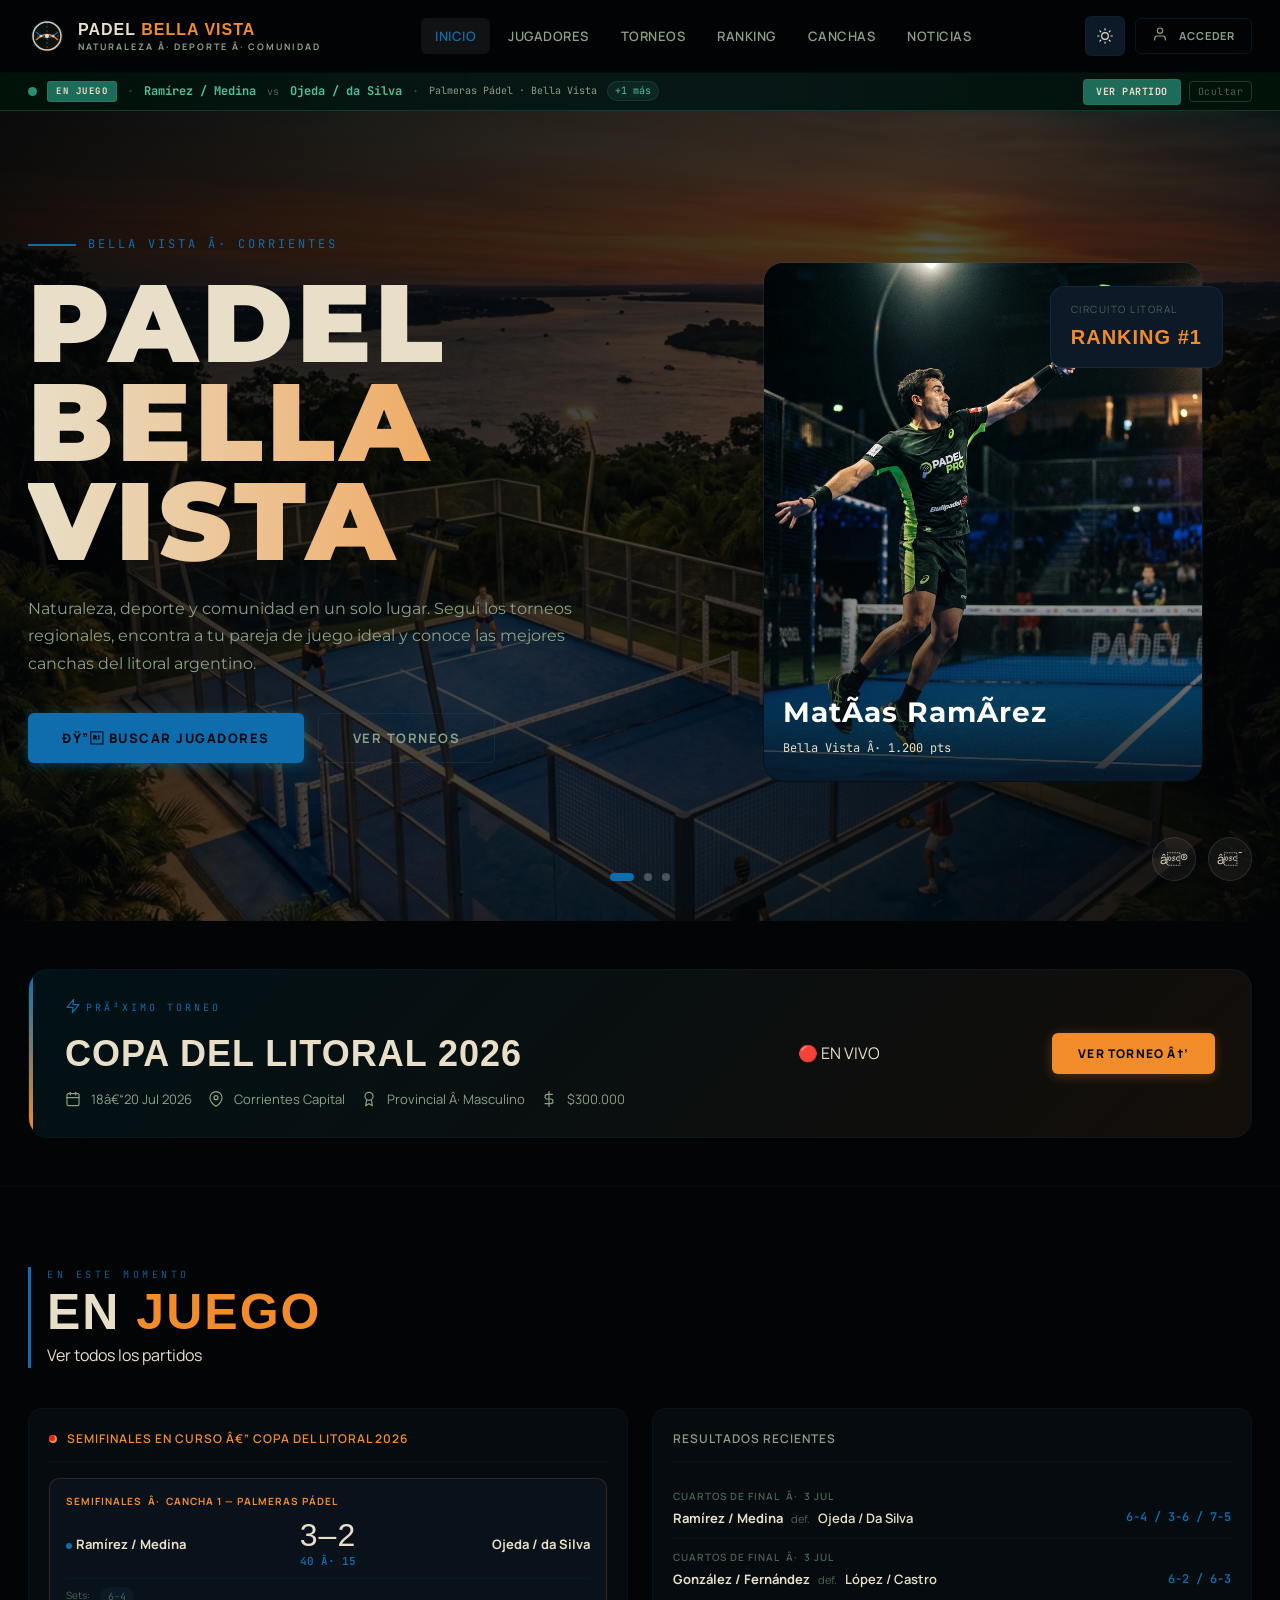
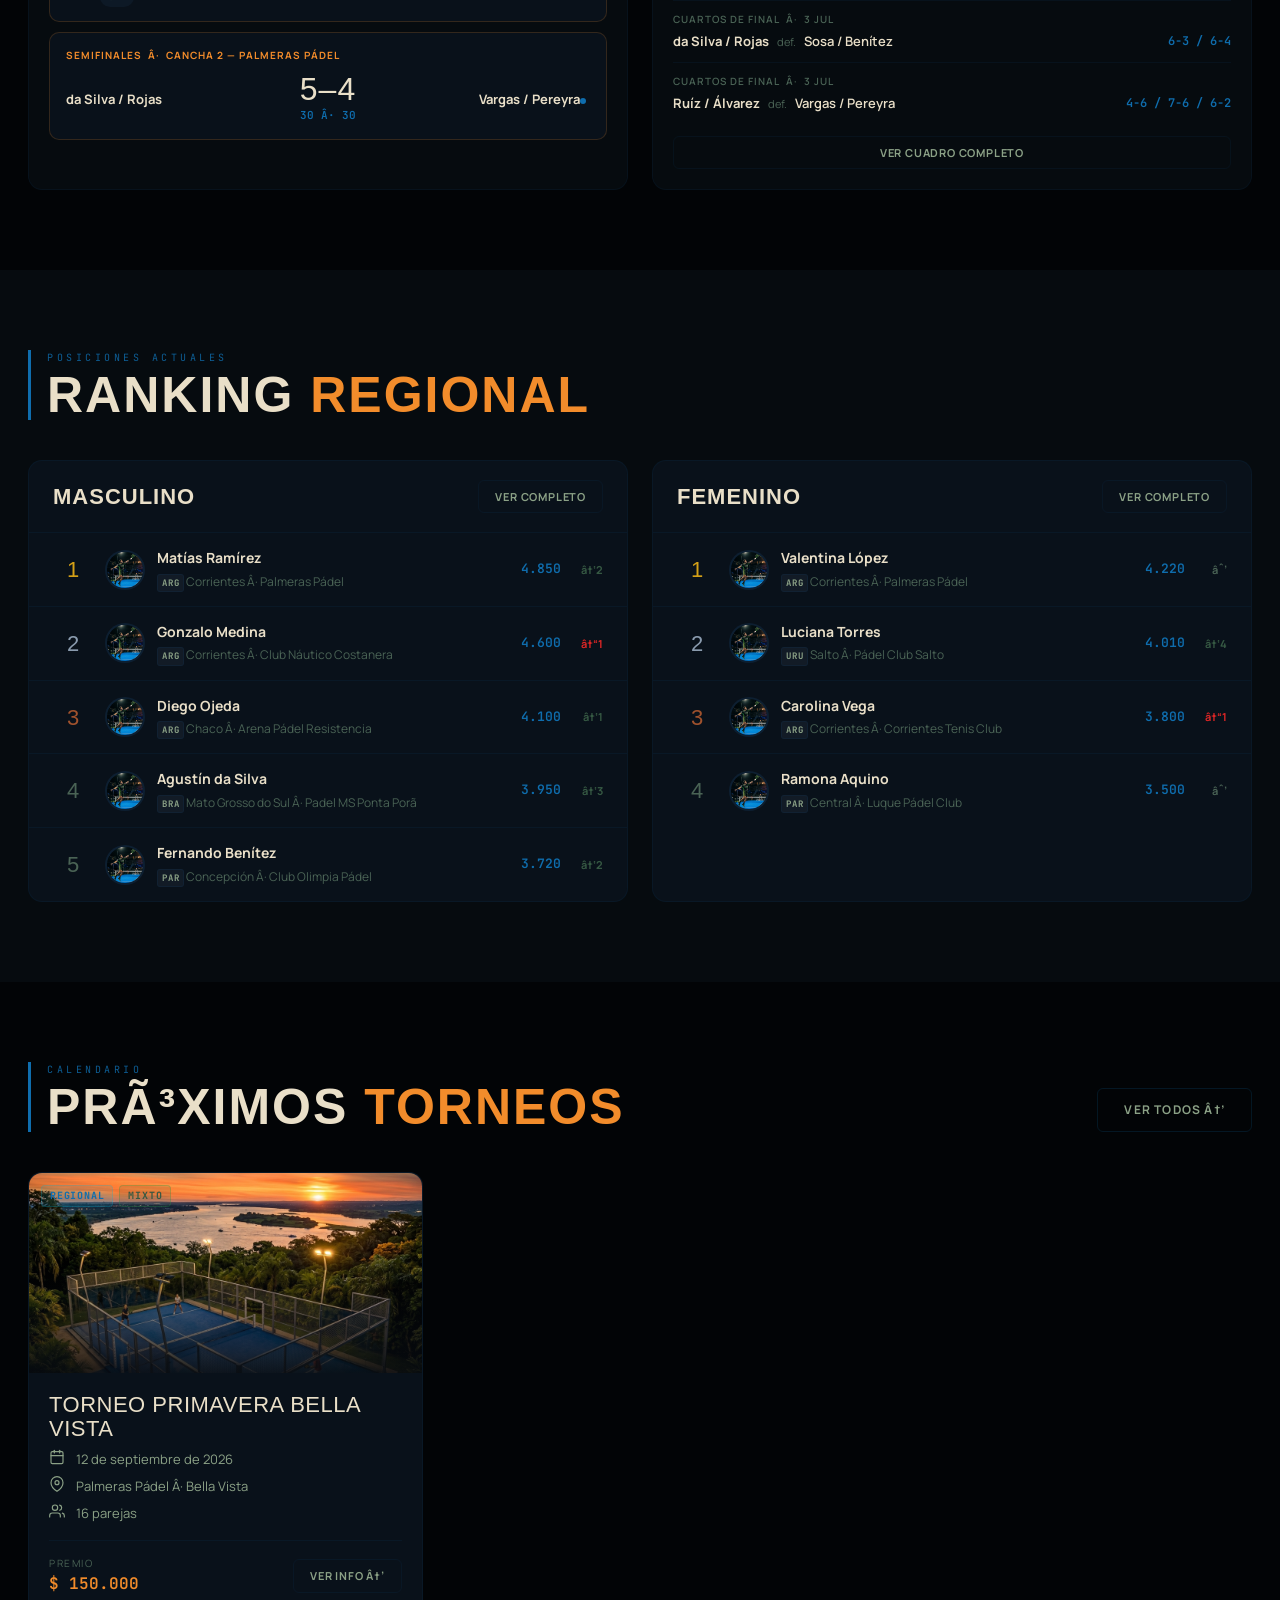
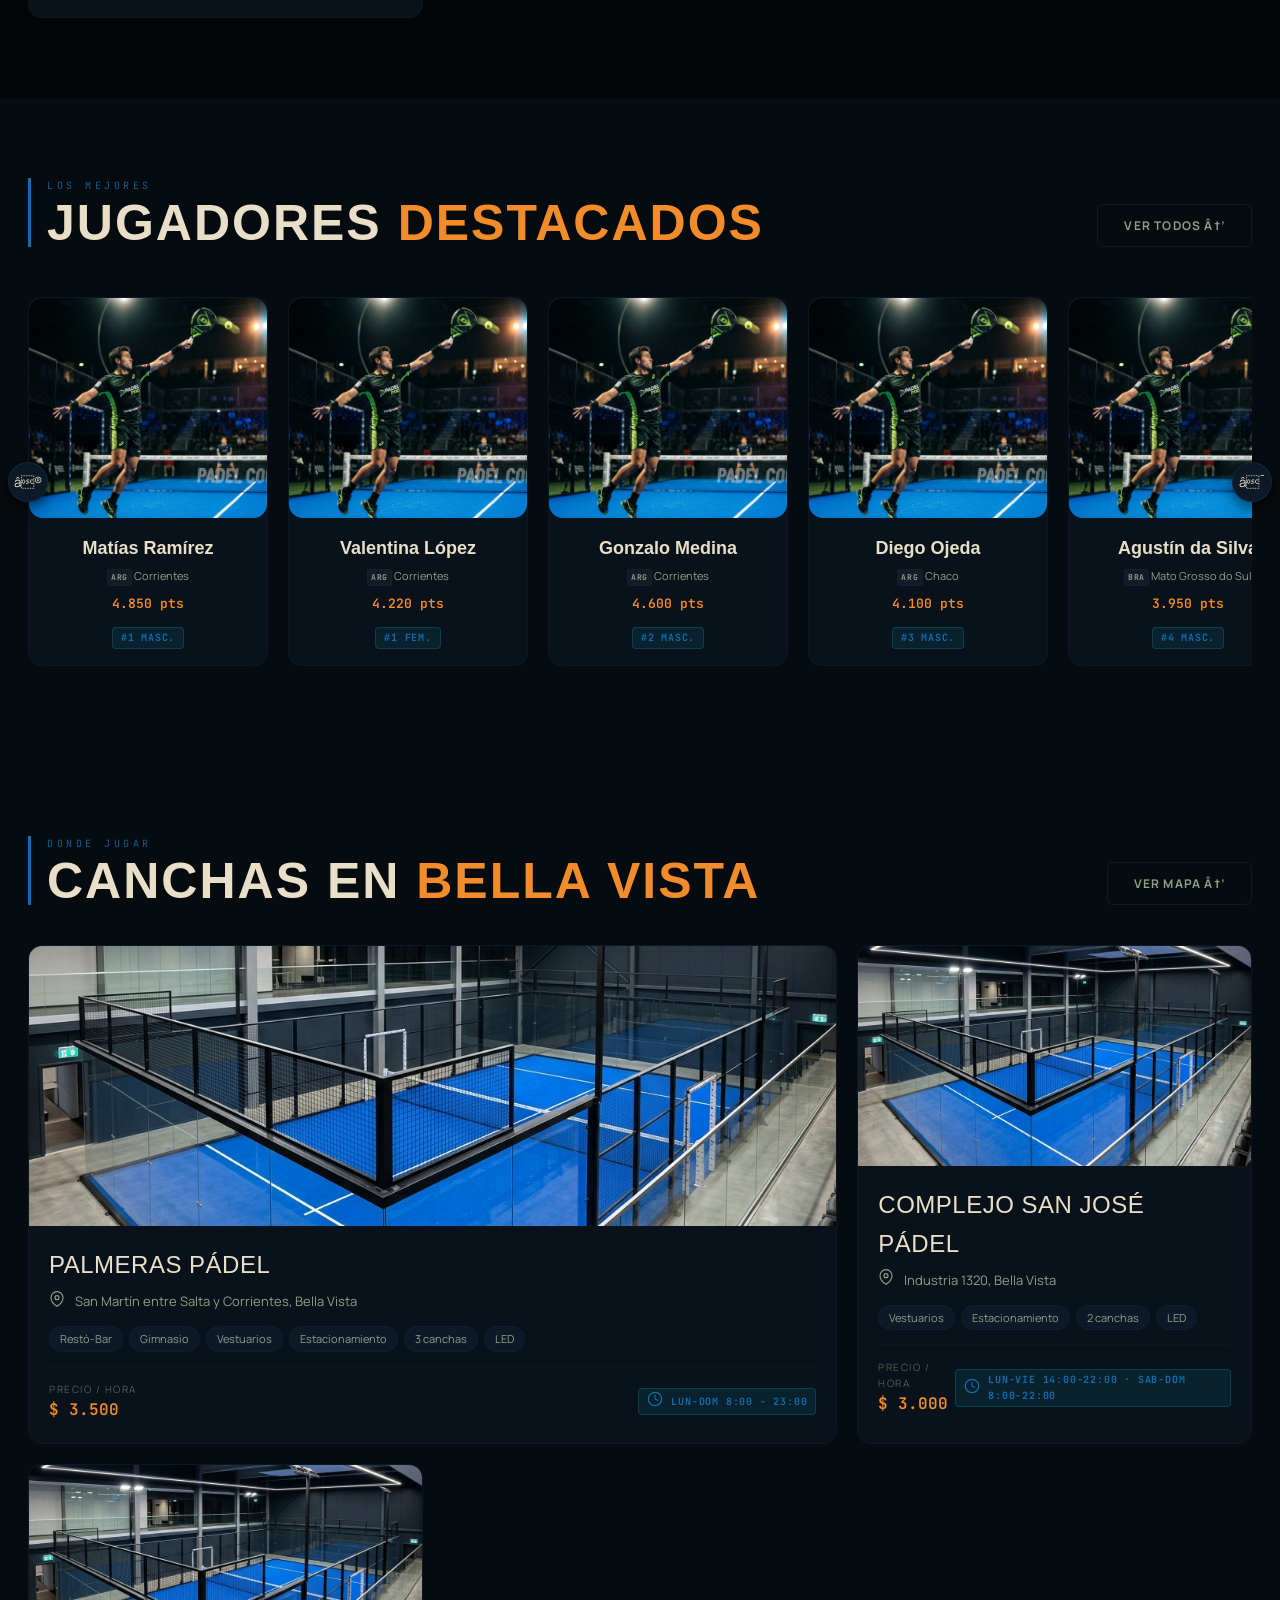
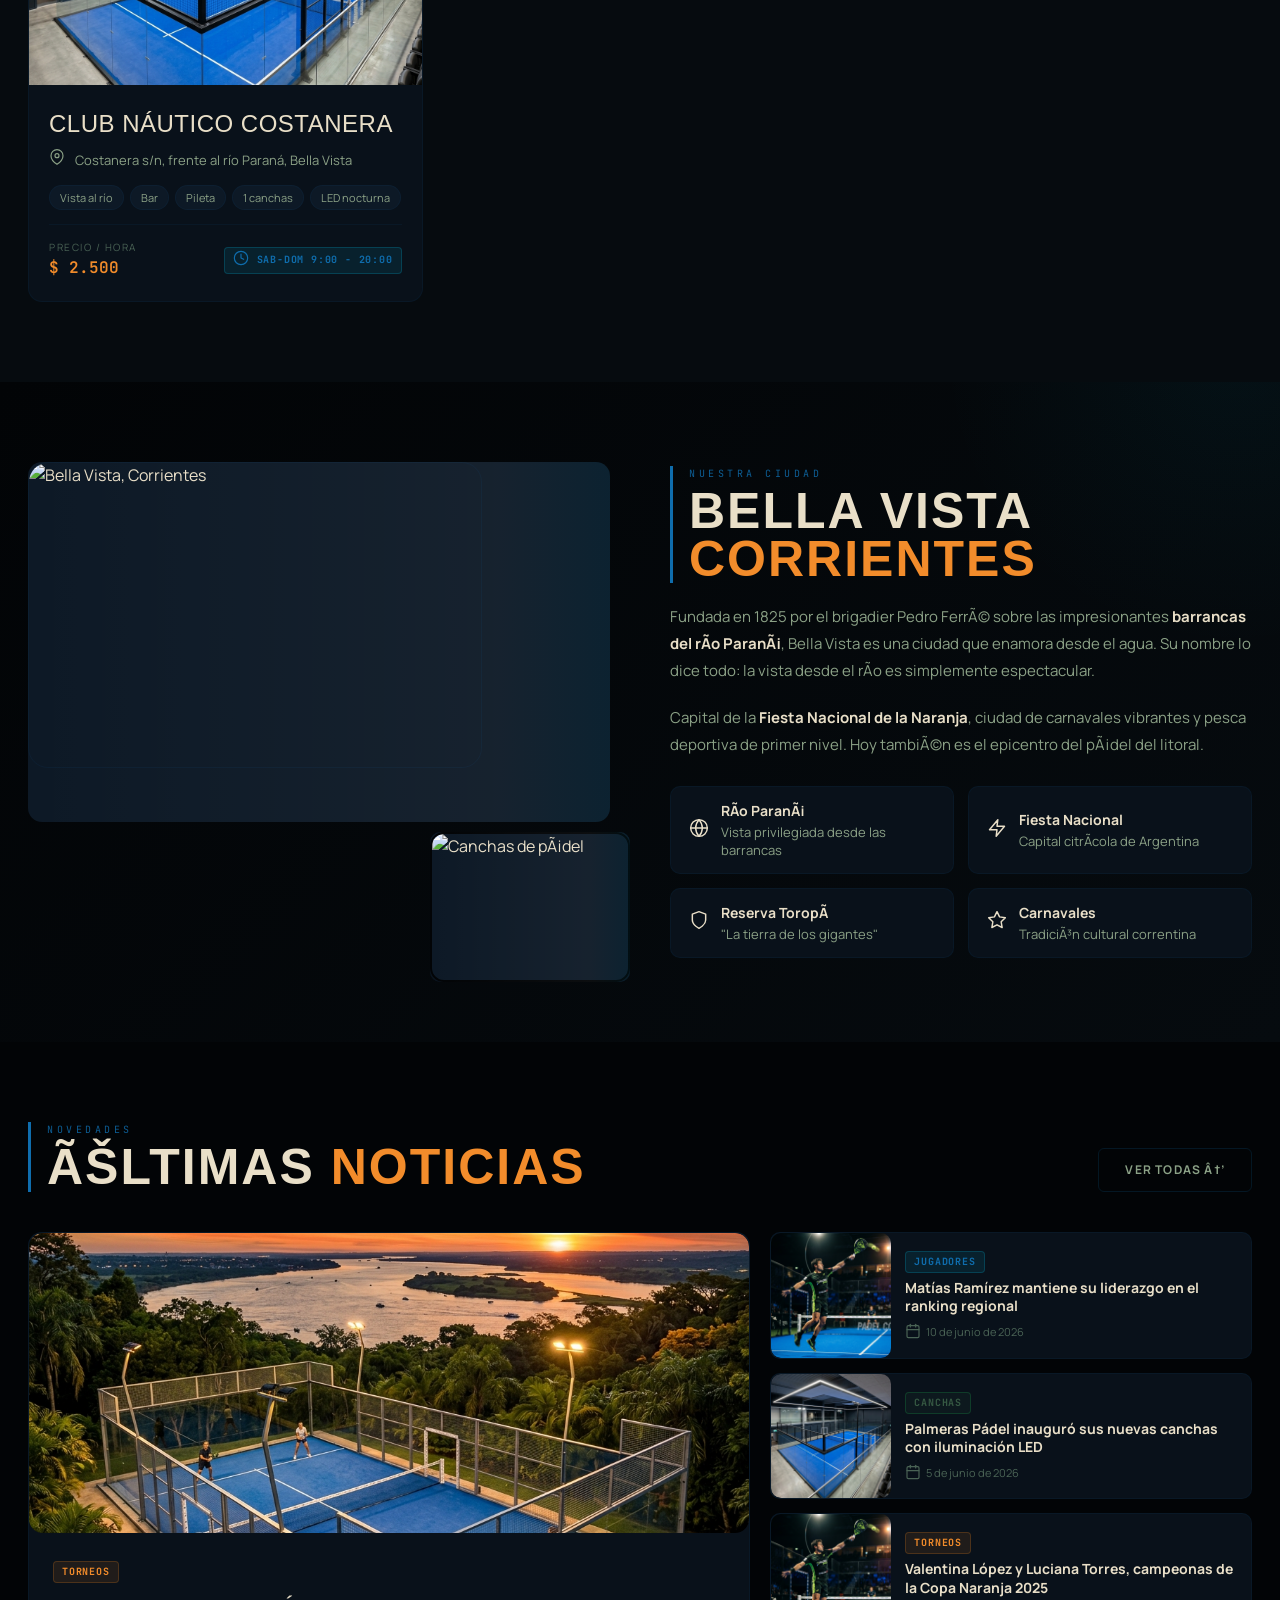
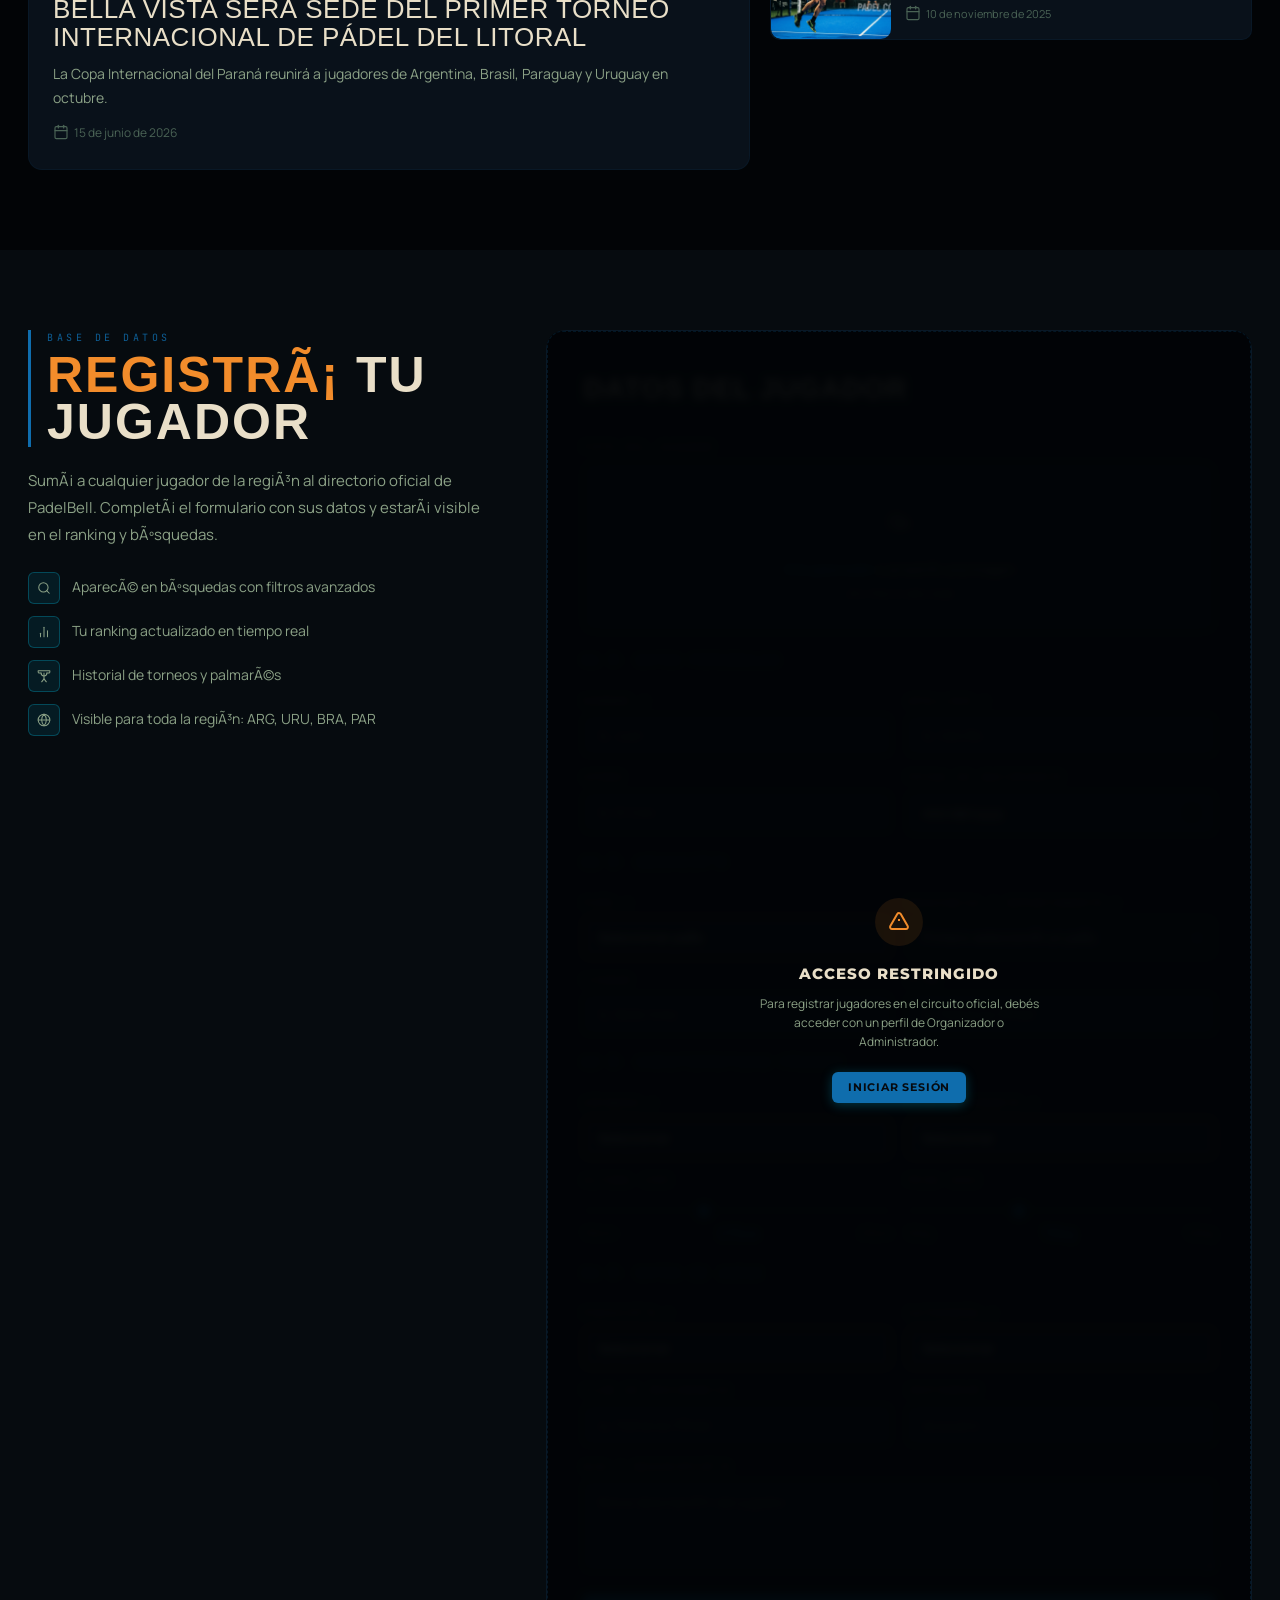
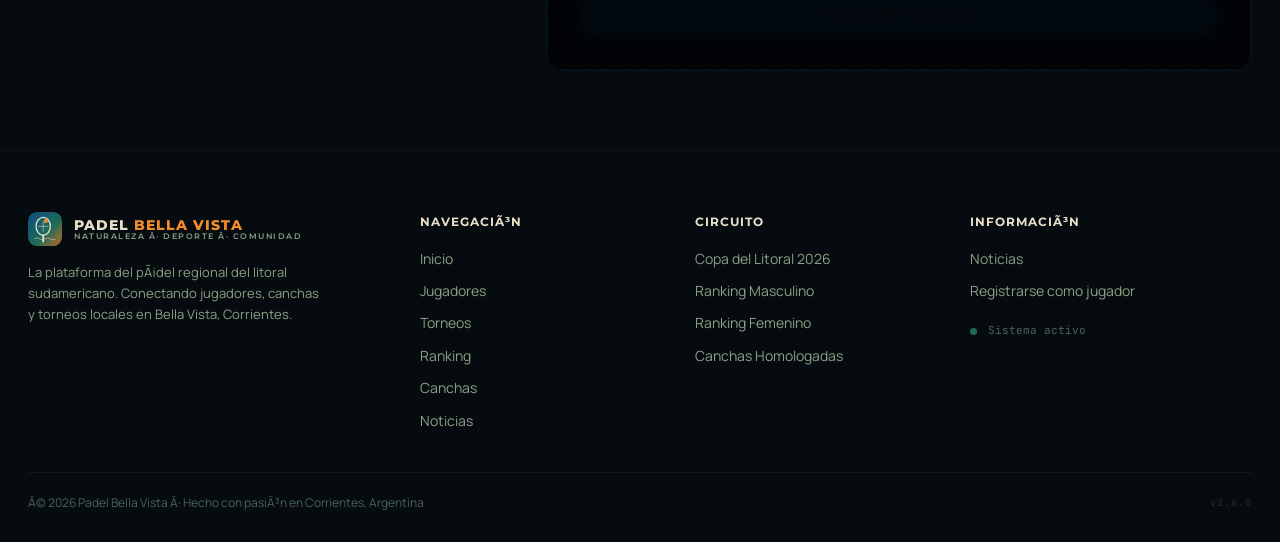
==== commit 533d8ebb: "Seguridad: admin oculto con acceso secreto triple clic + fix persistencia jugadores en localStorage" ====
--- a/index.html
+++ b/index.html
@@ -1,4 +1,4 @@
-<!DOCTYPE html>
+﻿<!DOCTYPE html>
 <html lang="es">
 <head>
   <meta charset="UTF-8">
@@ -8,11 +8,11 @@
   <meta name="theme-color" content="#020406">
   <meta name="apple-mobile-web-app-capable" content="yes">
   <meta name="apple-mobile-web-app-title" content="Padel Bella Vista">
-  <title>Padel Bella Vista — Naturaleza · Deporte · Comunidad</title>
-  <meta name="description" content="La plataforma de pádel de Bella Vista, Corrientes. Jugadores, torneos, ranking y canchas de la región del litoral argentino.">
-  <meta name="keywords" content="pádel, bella vista, corrientes, argentina, torneos, jugadores, ranking, canchas">
-  <meta property="og:title" content="Padel Bella Vista — Corrientes, Argentina">
-  <meta property="og:description" content="La plataforma de pádel del litoral. Jugadores, torneos y rankings de Argentina, Uruguay, Brasil y Paraguay.">
+  <title>Padel Bella Vista â€” Naturaleza Â· Deporte Â· Comunidad</title>
+  <meta name="description" content="La plataforma de pÃ¡del de Bella Vista, Corrientes. Jugadores, torneos, ranking y canchas de la regiÃ³n del litoral argentino.">
+  <meta name="keywords" content="pÃ¡del, bella vista, corrientes, argentina, torneos, jugadores, ranking, canchas">
+  <meta property="og:title" content="Padel Bella Vista â€” Corrientes, Argentina">
+  <meta property="og:description" content="La plataforma de pÃ¡del del litoral. Jugadores, torneos y rankings de Argentina, Uruguay, Brasil y Paraguay.">
   <meta property="og:type" content="website">
 
   <!-- Fonts -->
@@ -23,7 +23,7 @@
   <!-- Styles -->
   <link rel="stylesheet" href="css/styles.css">
 
-  <!-- 240504: Preload imagen hero (LCP) — above the fold, carga con máxima prioridad -->
+  <!-- 240504: Preload imagen hero (LCP) â€” above the fold, carga con mÃ¡xima prioridad -->
   <link rel="preload" href="assets/images/player_action.png" as="image" fetchpriority="high">
   <style>
     /* =====================
@@ -507,7 +507,7 @@
     }
 
     /* =====================
-       SECTION: RANKING RÁPIDO
+       SECTION: RANKING RÃPIDO
        ===================== */
     .ranking-section {
       background: var(--bg-surface);
@@ -1356,7 +1356,7 @@
     }
 
     /* =====================
-       SECCIÓN EN JUEGO
+       SECCIÃ“N EN JUEGO
        ===================== */
     .live-section { border-top: 1px solid var(--border-subtle); }
 
@@ -1565,7 +1565,7 @@
       width: 100%;
       /* Desktop: 90vh */
       height: 90vh;
-      height: 90dvh; /* modern: dynamic viewport — se adapta al browser chrome */
+      height: 90dvh; /* modern: dynamic viewport â€” se adapta al browser chrome */
       min-height: 600px;
       overflow: hidden;
       background: var(--bg-base);
@@ -1579,7 +1579,7 @@
       transition: opacity 0.8s ease-in-out;
       display: flex;
       align-items: center;
-      /* Compensar el header fijo en todos los tamaños */
+      /* Compensar el header fijo en todos los tamaÃ±os */
       padding-top: 72px;
       padding-bottom: 60px; /* espacio para los dots */
       box-sizing: border-box;
@@ -1627,7 +1627,7 @@
     }
 
     /* ========================================================
-       RESPONSIVE MOBILE — Hero Slider
+       RESPONSIVE MOBILE â€” Hero Slider
        Estrategia: CSS svh (Safari 16+, Chrome 108+)
                    + JS visualViewport API (Safari 13+, Chrome 61+)
                    + --real-vh custom property como fallback final
@@ -1653,7 +1653,7 @@
         padding: 0;
       }
 
-      /* Slides vuelven a ser absolutos — el contenedor tiene altura correcta ahora */
+      /* Slides vuelven a ser absolutos â€” el contenedor tiene altura correcta ahora */
       .hero-slide {
         position: absolute;
         inset: 0;
@@ -1695,7 +1695,7 @@
       .slider-arrows { display: none; }
     }
 
-    /* Phones muy pequeños */
+    /* Phones muy pequeÃ±os */
     @media (max-width: 390px) {
       .hero-slider {
         height: calc(var(--real-vh, 1vh) * 95);
@@ -1896,17 +1896,17 @@
     <div class="header-inner">
       <!-- Logo -->
       <a href="index.html" class="header-logo" style="gap:12px; display:flex; align-items:center;">
-        <!-- Nuevo Isotipo SVG — sol, pelota de pádel, naranja y Paraná -->
+        <!-- Nuevo Isotipo SVG â€” sol, pelota de pÃ¡del, naranja y ParanÃ¡ -->
         <svg width="38" height="38" viewBox="0 0 38 38" fill="none" xmlns="http://www.w3.org/2000/svg" style="flex-shrink:0;">
           <circle cx="19" cy="19" r="16" fill="url(#pbv-logo-grad)" opacity="0.15"/>
           <circle cx="19" cy="19" r="14" stroke="var(--accent-cream)" stroke-width="1.5" fill="none" opacity="0.9"/>
           <!-- Cancha / Red grid -->
           <line x1="19" y1="5" x2="19" y2="33" stroke="var(--accent-cream)" stroke-width="0.8" opacity="0.35" stroke-dasharray="2 2"/>
           <line x1="5" y1="19" x2="33" y2="19" stroke="var(--accent-cream)" stroke-width="0.8" opacity="0.35" stroke-dasharray="2 2"/>
-          <!-- Costura pelota / Paraná curves -->
+          <!-- Costura pelota / ParanÃ¡ curves -->
           <path d="M8 15 Q19 26 30 15" stroke="var(--accent-primary)" stroke-width="1.5" fill="none" opacity="0.9"/>
           <path d="M8 23 Q19 12 30 23" stroke="var(--accent-orange)" stroke-width="1.5" fill="none" opacity="0.9"/>
-          <!-- Puntos / Geometría naranja y pala -->
+          <!-- Puntos / GeometrÃ­a naranja y pala -->
           <circle cx="19" cy="19" r="2" fill="var(--accent-cream)"/>
           <circle cx="13" cy="19" r="1.5" fill="var(--accent-cream)" opacity="0.7"/>
           <circle cx="25" cy="19" r="1.5" fill="var(--accent-cream)" opacity="0.7"/>
@@ -1923,7 +1923,7 @@
             PADEL <span style="color:var(--accent-orange);">BELLA VISTA</span>
           </div>
           <div class="logo-tagline" style="font-family:var(--font-body);font-size:9px;letter-spacing:2px;color:var(--text-secondary);text-transform:uppercase;margin-top:4px;font-weight:700;">
-            Naturaleza · Deporte · Comunidad
+            Naturaleza Â· Deporte Â· Comunidad
           </div>
         </div>
       </a>
@@ -1944,7 +1944,7 @@
         <a href="login.html" class="btn btn-secondary btn-sm" id="header-login-btn">
           <span data-icon="user" style="margin-right:4px; vertical-align:middle;"></span>Acceder
         </a>
-        <button id="menu-toggler" aria-label="Menú" aria-expanded="false">☰</button>
+        <button id="menu-toggler" aria-label="MenÃº" aria-expanded="false">â˜°</button>
       </div>
     </div>
   </div>
@@ -1975,7 +1975,7 @@
       <div class="hero-content">
         <div class="hero-eyebrow" data-animate>
           <div class="line"></div>
-          <span>Bella Vista · Corrientes</span>
+          <span>Bella Vista Â· Corrientes</span>
         </div>
 
         <div class="hero-title" data-animate data-delay="100">
@@ -1988,7 +1988,7 @@
         </p>
 
         <div class="hero-actions" data-animate data-delay="300">
-          <a href="jugadores.html" class="btn btn-primary btn-lg">🔍 Buscar Jugadores</a>
+          <a href="jugadores.html" class="btn btn-primary btn-lg">ðŸ” Buscar Jugadores</a>
           <a href="torneos.html" class="btn btn-secondary btn-lg">Ver Torneos</a>
         </div>
 
@@ -2010,7 +2010,7 @@
           <div class="hero-sep"></div>
           <div class="hero-stat">
             <span class="hero-stat-num" data-counter="4">0</span>
-            <span class="hero-stat-lbl">Países</span>
+            <span class="hero-stat-lbl">PaÃ­ses</span>
           </div>
         </div>
       </div>
@@ -2025,15 +2025,15 @@
             <div class="badge-main" style="color:var(--accent-orange); font-weight:800;">RANKING #1</div>
           </div>
           <div class="hero-card-info">
-            <div class="player-name" style="font-family:'Montserrat',sans-serif; font-weight:700;">Matías Ramírez</div>
-            <div class="player-meta" style="color:var(--accent-cream); font-family:var(--font-mono); font-size:12px;">Bella Vista · 1.200 pts</div>
+            <div class="player-name" style="font-family:'Montserrat',sans-serif; font-weight:700;">MatÃ­as RamÃ­rez</div>
+            <div class="player-meta" style="color:var(--accent-cream); font-family:var(--font-mono); font-size:12px;">Bella Vista Â· 1.200 pts</div>
           </div>
         </div>
       </div>
     </div>
   </div>
 
-  <!-- Slide 2: Próximo Torneo Destacado -->
+  <!-- Slide 2: PrÃ³ximo Torneo Destacado -->
   <div class="hero-slide" id="slide-2">
     <div class="hero-slide-bg" style="background-image: url('assets/images/court_top_view.png');"></div>
     <div class="container">
@@ -2049,7 +2049,7 @@
         </div>
 
         <p class="hero-subtitle" style="font-family:'Montserrat',sans-serif; font-weight:400; color:var(--text-secondary);">
-          Prepárate para el evento deportivo más esperado de Bella Vista. Jugadores de toda la provincia de Corrientes, Chaco y Misiones compitiendo al más alto nivel.
+          PrepÃ¡rate para el evento deportivo mÃ¡s esperado de Bella Vista. Jugadores de toda la provincia de Corrientes, Chaco y Misiones compitiendo al mÃ¡s alto nivel.
         </p>
 
         <div class="hero-actions">
@@ -2070,7 +2070,7 @@
           <div class="hero-sep"></div>
           <div class="hero-stat">
             <span class="hero-stat-num" style="color:var(--accent-orange);">3</span>
-            <span class="hero-stat-lbl">Categorías</span>
+            <span class="hero-stat-lbl">CategorÃ­as</span>
           </div>
         </div>
       </div>
@@ -2081,11 +2081,11 @@
           <div class="hero-image-overlay"></div>
           <div class="hero-floating-badge" style="border: 1px solid var(--border-default);">
             <div class="badge-top">Sede Oficial</div>
-            <div class="badge-main" style="color:var(--accent-primary); font-weight:800;">PALMERAS PÁDEL</div>
+            <div class="badge-main" style="color:var(--accent-primary); font-weight:800;">PALMERAS PÃDEL</div>
           </div>
           <div class="hero-card-info">
             <div class="player-name" style="font-family:'Montserrat',sans-serif; font-weight:700;">Club Palmeras</div>
-            <div class="player-meta" style="color:var(--accent-cream); font-family:var(--font-mono); font-size:12px;">Calle Paraná · Bella Vista</div>
+            <div class="player-meta" style="color:var(--accent-cream); font-family:var(--font-mono); font-size:12px;">Calle ParanÃ¡ Â· Bella Vista</div>
           </div>
         </div>
       </div>
@@ -2108,7 +2108,7 @@
         </div>
 
         <p class="hero-subtitle" style="font-family:'Montserrat',sans-serif; font-weight:400; color:var(--text-secondary);">
-          Registrá tu perfil, sumá puntos en el ranking y mantente al tanto de todas las novedades y aperturas de nuevas canchas en la ciudad.
+          RegistrÃ¡ tu perfil, sumÃ¡ puntos en el ranking y mantente al tanto de todas las novedades y aperturas de nuevas canchas en la ciudad.
         </p>
 
         <div class="hero-actions">
@@ -2136,15 +2136,15 @@
 
       <div class="hero-right">
         <div class="hero-image-card">
-          <img src="assets/images/player_action.png" alt="Comunidad Pádel" loading="lazy" style="border: 1px solid var(--border-default);">
+          <img src="assets/images/player_action.png" alt="Comunidad PÃ¡del" loading="lazy" style="border: 1px solid var(--border-default);">
           <div class="hero-image-overlay"></div>
           <div class="hero-floating-badge" style="border: 1px solid var(--border-default);">
-            <div class="badge-top">Barrancas del Paraná</div>
+            <div class="badge-top">Barrancas del ParanÃ¡</div>
             <div class="badge-main" style="color:var(--accent-orange); font-weight:800;">BELLA VISTA</div>
           </div>
           <div class="hero-card-info">
             <div class="player-name" style="font-family:'Montserrat',sans-serif; font-weight:700;">Circuito del Litoral</div>
-            <div class="player-meta" style="color:var(--accent-cream); font-family:var(--font-mono); font-size:12px;">Corrientes · Argentina</div>
+            <div class="player-meta" style="color:var(--accent-cream); font-family:var(--font-mono); font-size:12px;">Corrientes Â· Argentina</div>
           </div>
         </div>
       </div>
@@ -2153,8 +2153,8 @@
 
   <!-- Controles manuales del slider -->
   <div class="slider-arrows">
-    <button class="slider-arrow prev" onclick="moveSlide(-1)" aria-label="Anterior Slide">❮</button>
-    <button class="slider-arrow next" onclick="moveSlide(1)" aria-label="Siguiente Slide">❯</button>
+    <button class="slider-arrow prev" onclick="moveSlide(-1)" aria-label="Anterior Slide">â®</button>
+    <button class="slider-arrow next" onclick="moveSlide(1)" aria-label="Siguiente Slide">â¯</button>
   </div>
 
   <!-- Dots indicadores -->
@@ -2166,25 +2166,25 @@
 </section>
 
 <!-- =====================
-     PRÓXIMO TORNEO BANNER
+     PRÃ“XIMO TORNEO BANNER
      ===================== -->
 <section class="section-sm">
   <div class="container">
     <div class="tournament-banner" data-animate>
       <div class="tournament-banner-left">
-        <span class="tournament-banner-label"><span data-icon="zap" style="margin-right:5px; vertical-align:middle;"></span>Próximo torneo</span>
+        <span class="tournament-banner-label"><span data-icon="zap" style="margin-right:5px; vertical-align:middle;"></span>PrÃ³ximo torneo</span>
         <h2 class="tournament-banner-name">Copa del Litoral 2026</h2>
         <div class="tournament-banner-meta">
-          <span><span data-icon="calendar" style="margin-right:5px; vertical-align:middle;"></span>18–20 Jul 2026</span>
+          <span><span data-icon="calendar" style="margin-right:5px; vertical-align:middle;"></span>18â€“20 Jul 2026</span>
           <span><span data-icon="mapPin" style="margin-right:5px; vertical-align:middle;"></span>Corrientes Capital</span>
-          <span><span data-icon="award" style="margin-right:5px; vertical-align:middle;"></span>Provincial · Masculino</span>
+          <span><span data-icon="award" style="margin-right:5px; vertical-align:middle;"></span>Provincial Â· Masculino</span>
           <span><span data-icon="dollar" style="margin-right:5px; vertical-align:middle;"></span>$300.000</span>
         </div>
       </div>
       <div class="countdown-wrapper" id="countdown-main">
         <div class="countdown-unit">
           <span class="countdown-num">--</span>
-          <span class="countdown-lbl">días</span>
+          <span class="countdown-lbl">dÃ­as</span>
         </div>
         <span class="countdown-sep">:</span>
         <div class="countdown-unit">
@@ -2202,7 +2202,7 @@
           <span class="countdown-lbl">seg</span>
         </div>
       </div>
-      <a href="torneos.html" class="btn btn-orange">Ver torneo →</a>
+      <a href="torneos.html" class="btn btn-orange">Ver torneo â†’</a>
     </div>
   </div>
 </section>
@@ -2224,7 +2224,7 @@
       <div class="live-matches-col">
         <div class="live-col-header">
           <span class="live-dot"></span>
-          <span>Semifinales en curso — Copa del Litoral 2026</span>
+          <span>Semifinales en curso â€” Copa del Litoral 2026</span>
         </div>
         <div id="live-matches-list"></div>
       </div>
@@ -2241,7 +2241,7 @@
 </section>
 
 <!-- =====================
-     RANKING RÁPIDO
+     RANKING RÃPIDO
      ===================== -->
 <section class="section ranking-section">
   <div class="container">
@@ -2273,16 +2273,16 @@
 </section>
 
 <!-- =====================
-     TORNEOS PRÓXIMOS
+     TORNEOS PRÃ“XIMOS
      ===================== -->
 <section class="section">
   <div class="container">
     <div style="display:flex; align-items:flex-end; justify-content:space-between; margin-bottom:40px;" data-animate>
       <div class="section-title" style="margin-bottom:0;">
         <span class="label">calendario</span>
-        <h2>Próximos <span>Torneos</span></h2>
+        <h2>PrÃ³ximos <span>Torneos</span></h2>
       </div>
-      <a href="torneos.html" class="btn btn-secondary">Ver todos →</a>
+      <a href="torneos.html" class="btn btn-secondary">Ver todos â†’</a>
     </div>
 
     <div class="tournaments-grid" id="tournaments-grid"></div>
@@ -2299,18 +2299,18 @@
         <span class="label">los mejores</span>
         <h2>Jugadores <span>Destacados</span></h2>
       </div>
-      <a href="jugadores.html" class="btn btn-secondary">Ver todos →</a>
+      <a href="jugadores.html" class="btn btn-secondary">Ver todos â†’</a>
     </div>
 
     <div class="players-carousel-wrapper" data-animate data-delay="100">
-      <!-- Botones de navegación en desktop -->
-      <button class="carousel-nav-btn prev" onclick="scrollCarousel(-1)" aria-label="Anterior jugador">❮</button>
+      <!-- Botones de navegaciÃ³n en desktop -->
+      <button class="carousel-nav-btn prev" onclick="scrollCarousel(-1)" aria-label="Anterior jugador">â®</button>
       
       <div class="players-carousel" id="players-carousel">
-        <!-- Renderizado dinámico con JS -->
+        <!-- Renderizado dinÃ¡mico con JS -->
       </div>
       
-      <button class="carousel-nav-btn next" onclick="scrollCarousel(1)" aria-label="Siguiente jugador">❯</button>
+      <button class="carousel-nav-btn next" onclick="scrollCarousel(1)" aria-label="Siguiente jugador">â¯</button>
     </div>
   </div>
 </section>
@@ -2326,7 +2326,7 @@
         <span class="label">donde jugar</span>
         <h2>Canchas en <span>Bella Vista</span></h2>
       </div>
-      <a href="canchas.html" class="btn btn-secondary">Ver mapa →</a>
+      <a href="canchas.html" class="btn btn-secondary">Ver mapa â†’</a>
     </div>
 
     <div class="courts-grid" id="courts-grid"></div>
@@ -2346,7 +2346,7 @@
             class="city-img-main lazy-img" loading="lazy">
         </div>
         <div class="img-skeleton" style="position:absolute; bottom:-20px; right:-20px; width:200px; height:150px; border-radius:var(--radius-md);">
-          <img data-src="assets/images/court_top_view.png" alt="Canchas de pádel"
+          <img data-src="assets/images/court_top_view.png" alt="Canchas de pÃ¡del"
             class="city-img-secondary lazy-img" loading="lazy" style="width:100%;height:100%;object-fit:cover;">
         </div>
       </div>
@@ -2359,23 +2359,23 @@
         </div>
 
         <p style="font-size: 15px; color: var(--text-secondary); line-height: 1.8; margin-bottom: 20px;">
-          Fundada en 1825 por el brigadier Pedro Ferré sobre las impresionantes
-          <strong style="color:var(--text-primary)">barrancas del río Paraná</strong>,
+          Fundada en 1825 por el brigadier Pedro FerrÃ© sobre las impresionantes
+          <strong style="color:var(--text-primary)">barrancas del rÃ­o ParanÃ¡</strong>,
           Bella Vista es una ciudad que enamora desde el agua. Su nombre lo dice todo:
-          la vista desde el río es simplemente espectacular.
+          la vista desde el rÃ­o es simplemente espectacular.
         </p>
 
         <p style="font-size: 15px; color: var(--text-secondary); line-height: 1.8; margin-bottom: 28px;">
           Capital de la <strong style="color:var(--text-primary)">Fiesta Nacional de la Naranja</strong>,
           ciudad de carnavales vibrantes y pesca deportiva de primer nivel.
-          Hoy también es el epicentro del pádel del litoral.
+          Hoy tambiÃ©n es el epicentro del pÃ¡del del litoral.
         </p>
 
         <div class="city-facts">
           <div class="city-fact">
             <span class="city-fact-icon" data-icon="globe" data-size="20"></span>
             <div class="city-fact-text">
-              <strong>Río Paraná</strong>
+              <strong>RÃ­o ParanÃ¡</strong>
               Vista privilegiada desde las barrancas
             </div>
           </div>
@@ -2383,13 +2383,13 @@
             <span class="city-fact-icon" data-icon="zap" data-size="20"></span>
             <div class="city-fact-text">
               <strong>Fiesta Nacional</strong>
-              Capital citrícola de Argentina
+              Capital citrÃ­cola de Argentina
             </div>
           </div>
           <div class="city-fact">
             <span class="city-fact-icon" data-icon="shield" data-size="20"></span>
             <div class="city-fact-text">
-              <strong>Reserva Toropí</strong>
+              <strong>Reserva ToropÃ­</strong>
               "La tierra de los gigantes"
             </div>
           </div>
@@ -2397,7 +2397,7 @@
             <span class="city-fact-icon" data-icon="star" data-size="20"></span>
             <div class="city-fact-text">
               <strong>Carnavales</strong>
-              Tradición cultural correntina
+              TradiciÃ³n cultural correntina
             </div>
           </div>
         </div>
@@ -2414,9 +2414,9 @@
     <div style="display:flex; align-items:flex-end; justify-content:space-between; margin-bottom:40px;" data-animate>
       <div class="section-title" style="margin-bottom:0;">
         <span class="label">novedades</span>
-        <h2>Últimas <span>Noticias</span></h2>
+        <h2>Ãšltimas <span>Noticias</span></h2>
       </div>
-      <a href="noticias.html" class="btn btn-secondary">Ver todas →</a>
+      <a href="noticias.html" class="btn btn-secondary">Ver todas â†’</a>
     </div>
 
     <div class="news-grid" id="news-grid"></div>
@@ -2424,7 +2424,7 @@
 </section>
 
 <!-- =====================
-     SECCIÓN AGREGAR JUGADOR
+     SECCIÃ“N AGREGAR JUGADOR
      ===================== -->
 <section class="section add-player-section" id="registrar">
   <div class="container">
@@ -2433,18 +2433,18 @@
       <div data-animate>
         <div class="section-title" style="margin-bottom:20px;">
           <span class="label">base de datos</span>
-          <h2 class="add-player-info"><span>Registrá</span> tu<br>Jugador</h2>
+          <h2 class="add-player-info"><span>RegistrÃ¡</span> tu<br>Jugador</h2>
         </div>
 
         <p style="font-size:15px; color:var(--text-secondary); line-height:1.8; margin-bottom:24px;">
-          Sumá a cualquier jugador de la región al directorio oficial de PadelBell.
-          Completá el formulario con sus datos y estará visible en el ranking y búsquedas.
+          SumÃ¡ a cualquier jugador de la regiÃ³n al directorio oficial de PadelBell.
+          CompletÃ¡ el formulario con sus datos y estarÃ¡ visible en el ranking y bÃºsquedas.
         </p>
 
         <div class="add-player-features">
           <div class="feature-item">
             <div class="feature-icon" data-icon="search" data-size="14"></div>
-            <span>Aparecé en búsquedas con filtros avanzados</span>
+            <span>AparecÃ© en bÃºsquedas con filtros avanzados</span>
           </div>
           <div class="feature-item">
             <div class="feature-icon" data-icon="ranking" data-size="14"></div>
@@ -2452,11 +2452,11 @@
           </div>
           <div class="feature-item">
             <div class="feature-icon" data-icon="trophy" data-size="14"></div>
-            <span>Historial de torneos y palmarés</span>
+            <span>Historial de torneos y palmarÃ©s</span>
           </div>
           <div class="feature-item">
             <div class="feature-icon" data-icon="globe" data-size="14"></div>
-            <span>Visible para toda la región: ARG, URU, BRA, PAR</span>
+            <span>Visible para toda la regiÃ³n: ARG, URU, BRA, PAR</span>
           </div>
         </div>
       </div>
@@ -2473,13 +2473,13 @@
               <input type="file" accept="image/*" style="display:none" id="photo-inline">
               <div class="photo-upload-icon" data-icon="upload" data-size="20"></div>
               <p class="photo-upload-text">
-                <strong>Clic para subir</strong> o arrastrá una imagen
+                <strong>Clic para subir</strong> o arrastrÃ¡ una imagen
               </p>
-              <p style="font-size:11px; color:var(--text-muted); margin-top:6px;">JPG, PNG · Máx 5MB</p>
-            </div>
-          </div>
-
-          <p class="form-section-title">01 · Datos personales</p>
+              <p style="font-size:11px; color:var(--text-muted); margin-top:6px;">JPG, PNG Â· MÃ¡x 5MB</p>
+            </div>
+          </div>
+
+          <p class="form-section-title">01 Â· Datos personales</p>
 
           <div class="form-grid-2">
             <div class="form-group">
@@ -2488,7 +2488,7 @@
             </div>
             <div class="form-group">
               <label class="form-label" for="inline-apellido">Apellido *</label>
-              <input type="text" id="inline-apellido" name="last_name" class="form-input" placeholder="Ej: García" required>
+              <input type="text" id="inline-apellido" name="last_name" class="form-input" placeholder="Ej: GarcÃ­a" required>
             </div>
           </div>
 
@@ -2503,14 +2503,14 @@
             </div>
           </div>
 
-          <p class="form-section-title">02 · Ubicación</p>
+          <p class="form-section-title">02 Â· UbicaciÃ³n</p>
 
           <div class="form-grid-2">
             <div class="form-group">
-              <label class="form-label" for="inline-pais">País *</label>
+              <label class="form-label" for="inline-pais">PaÃ­s *</label>
               <select id="inline-pais" name="country" class="form-select"
                 data-country-select="inline" required>
-                <option value="">Seleccionar país</option>
+                <option value="">Seleccionar paÃ­s</option>
                 <option value="argentina">Argentina</option>
                 <option value="uruguay">Uruguay</option>
                 <option value="brasil">Brasil</option>
@@ -2521,7 +2521,7 @@
               <label class="form-label" for="inline-provincia">Provincia / Departamento *</label>
               <select id="inline-provincia" name="province" class="form-select"
                 data-province-select="inline" disabled required>
-                <option value="">Primero seleccioná un país</option>
+                <option value="">Primero seleccionÃ¡ un paÃ­s</option>
               </select>
             </div>
           </div>
@@ -2533,15 +2533,15 @@
             </div>
             <div class="form-group">
               <label class="form-label" for="inline-club">Club</label>
-              <input type="text" id="inline-club" name="club" class="form-input" placeholder="Ej: Palmeras Pádel">
-            </div>
-          </div>
-
-          <p class="form-section-title">03 · Características físicas</p>
+              <input type="text" id="inline-club" name="club" class="form-input" placeholder="Ej: Palmeras PÃ¡del">
+            </div>
+          </div>
+
+          <p class="form-section-title">03 Â· CaracterÃ­sticas fÃ­sicas</p>
 
           <div class="form-grid-2">
             <div class="form-group">
-              <label class="form-label">Género *</label>
+              <label class="form-label">GÃ©nero *</label>
               <select name="gender" class="form-select" required>
                 <option value="">Seleccionar</option>
                 <option value="masculino">Masculino</option>
@@ -2584,30 +2584,30 @@
             </div>
           </div>
 
-          <p class="form-section-title">04 · Datos de juego</p>
+          <p class="form-section-title">04 Â· Datos de juego</p>
 
           <div class="form-grid-2">
             <div class="form-group">
-              <label class="form-label">Posición *</label>
+              <label class="form-label">PosiciÃ³n *</label>
               <select name="position" class="form-select" required>
                 <option value="">Seleccionar</option>
                 <option value="drive">Drive</option>
-                <option value="reves">Revés</option>
+                <option value="reves">RevÃ©s</option>
                 <option value="ambas">Ambas</option>
               </select>
             </div>
             <div class="form-group">
-              <label class="form-label">Categoría *</label>
+              <label class="form-label">CategorÃ­a *</label>
               <select name="category" class="form-select" required>
                 <option value="">Seleccionar</option>
-                <option value="1ra">1ra categoría</option>
-                <option value="2da">2da categoría</option>
-                <option value="3ra">3ra categoría</option>
-                <option value="4ta">4ta categoría</option>
-                <option value="5ta">5ta categoría</option>
-                <option value="6ta">6ta categoría</option>
-                <option value="7ma">7ma categoría</option>
-                <option value="8va">8va categoría</option>
+                <option value="1ra">1ra categorÃ­a</option>
+                <option value="2da">2da categorÃ­a</option>
+                <option value="3ra">3ra categorÃ­a</option>
+                <option value="4ta">4ta categorÃ­a</option>
+                <option value="5ta">5ta categorÃ­a</option>
+                <option value="6ta">6ta categorÃ­a</option>
+                <option value="7ma">7ma categorÃ­a</option>
+                <option value="8va">8va categorÃ­a</option>
                 <option value="Principiante">Principiante</option>
               </select>
             </div>
@@ -2616,7 +2616,7 @@
           <div class="form-grid-2" style="margin-top:14px;">
             <div class="form-group">
               <label class="form-label">Club de residencia</label>
-              <input type="text" name="club" class="form-input" placeholder="ej. Palmeras Pádel">
+              <input type="text" name="club" class="form-input" placeholder="ej. Palmeras PÃ¡del">
             </div>
             <div class="form-group">
               <label class="form-label">Instagram</label>
@@ -2625,9 +2625,9 @@
           </div>
 
           <div class="form-group" style="margin-top:14px;">
-            <label class="form-label">Bio / Descripción</label>
+            <label class="form-label">Bio / DescripciÃ³n</label>
             <textarea name="bio" class="form-textarea" rows="2"
-              placeholder="Breve descripción del jugador..."></textarea>
+              placeholder="Breve descripciÃ³n del jugador..."></textarea>
           </div>
 
           <button type="submit" class="btn btn-primary" style="width:100%; margin-top:24px;">
@@ -2650,17 +2650,17 @@
   <div class="modal">
     <div class="modal-header">
       <h2>Agregar Jugador</h2>
-      <button class="modal-close" onclick="closeModal('modal-add-player')">✕</button>
+      <button class="modal-close" onclick="closeModal('modal-add-player')">âœ•</button>
     </div>
     <div class="modal-body">
       <p style="color:var(--text-secondary); margin-bottom:20px;">
-        Completá el formulario en la sección de abajo o
+        CompletÃ¡ el formulario en la secciÃ³n de abajo o
         <a href="#registrar" onclick="closeModal('modal-add-player')"
           style="color:var(--accent-primary);">ir directamente al formulario</a>.
       </p>
       <button class="btn btn-primary" style="width:100%;"
         onclick="closeModal('modal-add-player'); document.getElementById('registrar').scrollIntoView({behavior:'smooth'})">
-        Ir al formulario completo ↓
+        Ir al formulario completo â†“
       </button>
     </div>
   </div>
@@ -2683,7 +2683,7 @@
 
     container.innerHTML = players.slice(0, 5).map((p, i) => {
       const changeClass = p.ranking_change > 0 ? 'up' : p.ranking_change < 0 ? 'down' : 'same';
-      const changeText  = p.ranking_change > 0 ? `↑${p.ranking_change}` : p.ranking_change < 0 ? `↓${Math.abs(p.ranking_change)}` : '−';
+      const changeText  = p.ranking_change > 0 ? `â†‘${p.ranking_change}` : p.ranking_change < 0 ? `â†“${Math.abs(p.ranking_change)}` : 'âˆ’';
       const flag        = getCountryFlag(p.country);
       const posClass    = posClasses[i] || '';
 
@@ -2696,7 +2696,7 @@
             </div>
             <div class="rank-info">
               <div class="rank-name">${p.first_name} ${p.last_name}</div>
-              <div class="rank-meta"><span class="badge badge-neutral" style="font-size:9px; padding:1px 4px; border-radius:3px;">${flag}</span> ${p.province} · ${p.club}</div>
+              <div class="rank-meta"><span class="badge badge-neutral" style="font-size:9px; padding:1px 4px; border-radius:3px;">${flag}</span> ${p.province} Â· ${p.club}</div>
             </div>
           </div>
           <div class="rank-points">${p.ranking_points.toLocaleString('es-AR')}</div>
@@ -2736,7 +2736,7 @@
           <div class="tournament-card-name">${t.name}</div>
           <div class="tournament-card-meta">
             <div class="tournament-card-meta-row"><span data-icon="calendar" style="margin-right:5px; vertical-align:middle;"></span>${formatDate(t.start_date)}</div>
-            <div class="tournament-card-meta-row"><span data-icon="mapPin" style="margin-right:5px; vertical-align:middle;"></span>${t.venue} · ${t.city}</div>
+            <div class="tournament-card-meta-row"><span data-icon="mapPin" style="margin-right:5px; vertical-align:middle;"></span>${t.venue} Â· ${t.city}</div>
             <div class="tournament-card-meta-row"><span data-icon="users" style="margin-right:5px; vertical-align:middle;"></span>${t.participants || 16} parejas</div>
           </div>
           <div class="tournament-card-footer">
@@ -2744,7 +2744,7 @@
               <span class="label">Premio</span>
               <span class="amount">${formatPrice(t.prize)}</span>
             </div>
-            <span class="btn btn-ghost btn-sm">Ver info →</span>
+            <span class="btn btn-ghost btn-sm">Ver info â†’</span>
           </div>
         </div>
       </div>
@@ -2781,7 +2781,7 @@
         </div>
       `;
     }).join('');
-    initLazyImages(); // 240504 — activar lazy en imágenes recién insertadas
+    initLazyImages(); // 240504 â€” activar lazy en imÃ¡genes reciÃ©n insertadas
   }
 
   /* =====================
@@ -2812,7 +2812,7 @@
               <span class="amount">${formatPrice(c.price_per_hour)}</span>
             </div>
             <div style="display:flex; gap:8px; align-items:center;">
-              <span class="badge badge-primary"><span data-icon="clock" style="margin-right:4px; vertical-align:middle;"></span>${c.schedule.split('·')[0].trim()}</span>
+              <span class="badge badge-primary"><span data-icon="clock" style="margin-right:4px; vertical-align:middle;"></span>${c.schedule.split('Â·')[0].trim()}</span>
             </div>
           </div>
         </div>
@@ -2904,7 +2904,7 @@
 
     const newPlayer = addPlayer(playerData);
 
-    showToast(`✅ ¡${newPlayer.first_name} ${newPlayer.last_name} registrado exitosamente!`, 'success', 4000);
+    showToast(`âœ… Â¡${newPlayer.first_name} ${newPlayer.last_name} registrado exitosamente!`, 'success', 4000);
     form.reset();
 
     // Re-render
@@ -2942,14 +2942,14 @@
 
       return `
         <div class="live-match-card" onclick="window.location='torneos.html'">
-          <div class="lmc-phase">${m.phase} &nbsp;·&nbsp; ${m.court || 'Cancha principal'}</div>
+          <div class="lmc-phase">${m.phase} &nbsp;Â·&nbsp; ${m.court || 'Cancha principal'}</div>
           <div class="lmc-scoreboard">
             <div class="lmc-pair">
               <div class="lmc-pair-name">${serveA}${m.pairA}</div>
             </div>
             <div class="lmc-score-block">
               <div class="lmc-games">${m.gamesA ?? 0}&ndash;${m.gamesB ?? 0}</div>
-              <div class="lmc-points">${m.pointLabelA ?? '0'} · ${m.pointLabelB ?? '0'}</div>
+              <div class="lmc-points">${m.pointLabelA ?? '0'} Â· ${m.pointLabelB ?? '0'}</div>
             </div>
             <div class="lmc-pair right">
               <div class="lmc-pair-name">${m.pairB}${serveB}</div>
@@ -2977,7 +2977,7 @@
       const loserPair   = r.winner === 'a' ? r.pairB : r.pairA;
       return `
         <div class="result-row">
-          <div class="rr-phase">${r.phase} &nbsp;·&nbsp; ${formatDateShort(r.date)}</div>
+          <div class="rr-phase">${r.phase} &nbsp;Â·&nbsp; ${formatDateShort(r.date)}</div>
           <div class="rr-match">
             <div class="rr-pairs">
               <strong>${winnerPair}</strong>
@@ -3051,8 +3051,8 @@
      INIT
      ===================== */
   /* ====================================================
-     REAL VIEWPORT HEIGHT — Fallback para browsers viejos
-     Usa visualViewport API si está disponible (Safari 13+, Chrome 61+)
+     REAL VIEWPORT HEIGHT â€” Fallback para browsers viejos
+     Usa visualViewport API si estÃ¡ disponible (Safari 13+, Chrome 61+)
      Fallback a window.innerHeight
      ==================================================== */
   (function setRealVH() {
@@ -3065,7 +3065,7 @@
     update();
     window.addEventListener('resize', update);
     window.addEventListener('orientationchange', function() {
-      // Pequeño delay para que el browser actualice las dimensiones
+      // PequeÃ±o delay para que el browser actualice las dimensiones
       setTimeout(update, 150);
     });
     if (window.visualViewport) {
@@ -3088,7 +3088,7 @@
     showSlide(0);
     startSlideAutoplay();
 
-    // Countdown al próximo torneo
+    // Countdown al prÃ³ximo torneo
     startCountdown('countdown-main', '2026-07-18T09:00:00-03:00');
   });
 </script>
@@ -3098,8 +3098,8 @@
   <div class="container">
     <div class="site-footer-inner" style="display:grid; grid-template-columns: 1.5fr 1fr 1fr 1.2fr; gap: 40px; margin-bottom: 40px;">
       <div class="footer-brand">
-        <!-- Logo en footer -->
-        <a href="index.html" style="display:flex; align-items:center; gap:12px; margin-bottom:16px;">
+        <!-- Logo en footer â€” Triple clic = acceso admin secreto -->
+        <a href="index.html" id="footer-logo-secret" style="display:flex; align-items:center; gap:12px; margin-bottom:16px; cursor:pointer; user-select:none;">
           <svg width="34" height="34" viewBox="0 0 38 38" fill="none" xmlns="http://www.w3.org/2000/svg" style="flex-shrink:0;">
             <rect width="38" height="38" rx="10" fill="url(#pbv-grad-ft)"/>
             <defs>
@@ -3121,16 +3121,16 @@
               PADEL <span style="color:#F28C2B;">BELLA VISTA</span>
             </div>
             <div class="logo-tagline" style="font-family:'Montserrat',sans-serif; font-size:8px; letter-spacing:1.5px; color:#8BA186; text-transform:uppercase;">
-              Naturaleza · Deporte · Comunidad
+              Naturaleza Â· Deporte Â· Comunidad
             </div>
           </div>
         </a>
         <p style="font-size:13px; color:var(--text-secondary); line-height:1.6; max-width:300px;">
-          La plataforma del pádel regional del litoral sudamericano. Conectando jugadores, canchas y torneos locales en Bella Vista, Corrientes.
+          La plataforma del pÃ¡del regional del litoral sudamericano. Conectando jugadores, canchas y torneos locales en Bella Vista, Corrientes.
         </p>
       </div>
       <div>
-        <div class="footer-col-title" style="font-family:'Montserrat',sans-serif; font-weight:700; font-size:12px; text-transform:uppercase; letter-spacing:1px; color:var(--text-primary); margin-bottom:16px;">Navegación</div>
+        <div class="footer-col-title" style="font-family:'Montserrat',sans-serif; font-weight:700; font-size:12px; text-transform:uppercase; letter-spacing:1px; color:var(--text-primary); margin-bottom:16px;">NavegaciÃ³n</div>
         <ul class="footer-links" style="display:flex; flex-direction:column; gap:10px; font-size:13px; color:var(--text-secondary);">
           <li><a href="index.html" style="transition:color var(--transition-fast);">Inicio</a></li>
           <li><a href="jugadores.html" style="transition:color var(--transition-fast);">Jugadores</a></li>
@@ -3150,10 +3150,10 @@
         </ul>
       </div>
       <div>
-        <div class="footer-col-title" style="font-family:'Montserrat',sans-serif; font-weight:700; font-size:12px; text-transform:uppercase; letter-spacing:1px; color:var(--text-primary); margin-bottom:16px;">Información</div>
+        <div class="footer-col-title" style="font-family:'Montserrat',sans-serif; font-weight:700; font-size:12px; text-transform:uppercase; letter-spacing:1px; color:var(--text-primary); margin-bottom:16px;">InformaciÃ³n</div>
         <ul class="footer-links" style="display:flex; flex-direction:column; gap:10px; font-size:13px; color:var(--text-secondary); margin-bottom:20px;">
-          <li><a href="admin.html" style="transition:color var(--transition-fast);">Panel Admin</a></li>
           <li><a href="noticias.html" style="transition:color var(--transition-fast);">Noticias</a></li>
+          <li><a href="jugadores.html" style="transition:color var(--transition-fast);">Registrarse como jugador</a></li>
         </ul>
         <div style="font-size:11px; color:var(--text-muted); font-family:var(--font-mono); display:flex; align-items:center; gap:6px;">
           <span class="footer-status-dot" style="background:#1E6B59;"></span>Sistema activo
@@ -3162,14 +3162,35 @@
     </div>
     
     <div style="border-top:1px solid rgba(255,255,255,0.05); padding-top:20px; display:flex; justify-content:space-between; align-items:center; flex-wrap:wrap; gap:12px; font-size:12px; color:var(--text-muted);">
-      <p>© 2026 Padel Bella Vista · Hecho con pasión en Corrientes, Argentina</p>
-      <div>
-        <a href="admin.html" style="margin-left:16px; transition:color var(--transition-fast);">Administración</a>
-      </div>
+      <p>Â© 2026 Padel Bella Vista Â· Hecho con pasiÃ³n en Corrientes, Argentina</p>
+      <div style="font-family:var(--font-mono); font-size:10px; letter-spacing:1px; opacity:0.4;">v2.6.0</div>
     </div>
   </div>
 </footer>
 
+<!-- ACCESO SECRETO: Triple clic en el logo del footer â†’ admin login -->
+<script>
+(function() {
+  var clicks = 0, timer = null;
+  var el = document.getElementById('footer-logo-secret');
+  if (!el) return;
+  el.addEventListener('click', function(e) {
+    // Solo el SVG o el logo activan, no el anchor completo
+    clicks++;
+    clearTimeout(timer);
+    if (clicks === 3) {
+      clicks = 0;
+      // Mostrar hint breve
+      var hint = document.createElement('div');
+      hint.textContent = 'ðŸ” Acceso restringido';
+      hint.style.cssText = 'position:fixed;bottom:24px;left:50%;transform:translateX(-50%);background:rgba(0,0,0,0.85);color:#00B4D8;padding:10px 20px;border-radius:8px;font-family:monospace;font-size:12px;z-index:9999;border:1px solid rgba(0,180,216,0.3);';
+      document.body.appendChild(hint);
+      setTimeout(function() { hint.remove(); location.href = 'admin.html'; }, 600);
+    } else {
+      timer = setTimeout(function() { clicks = 0; }, 500);
+    }
+  });
+})();
+</script>
 </body>
 </html>
-
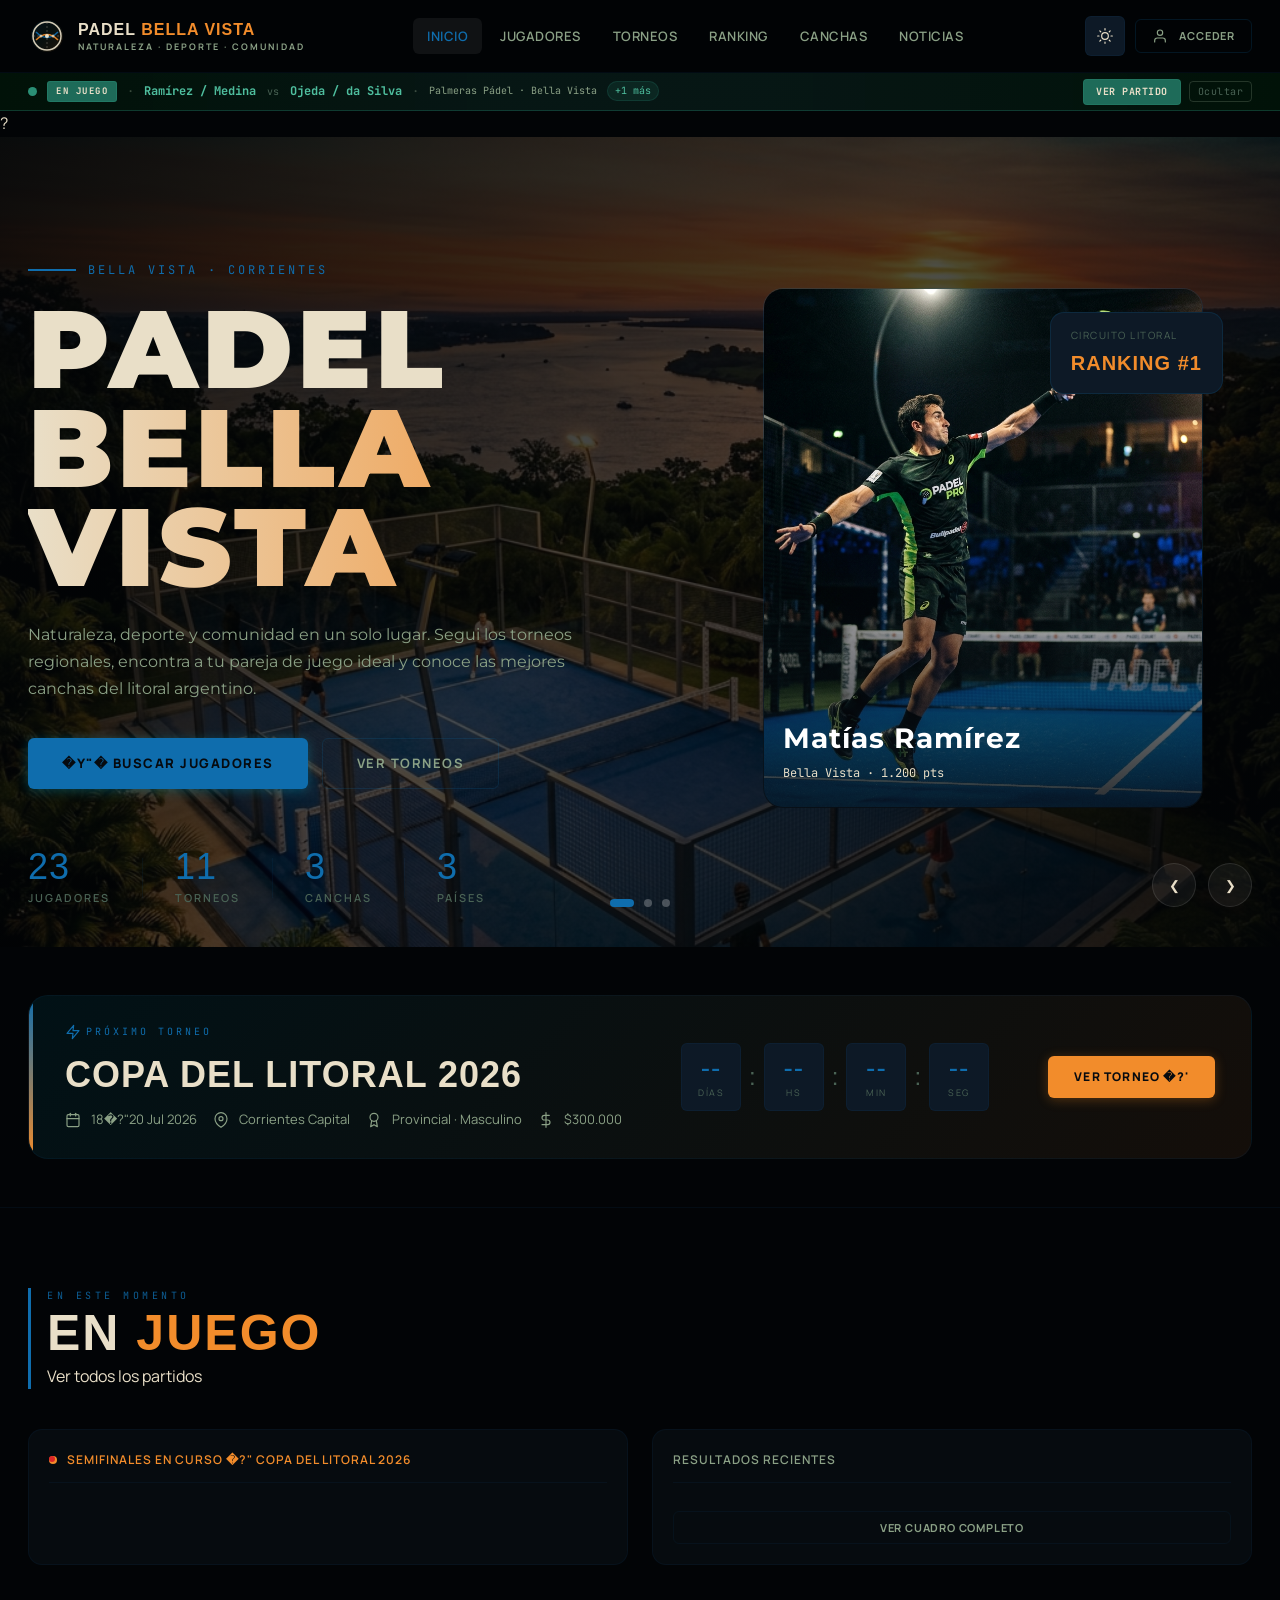
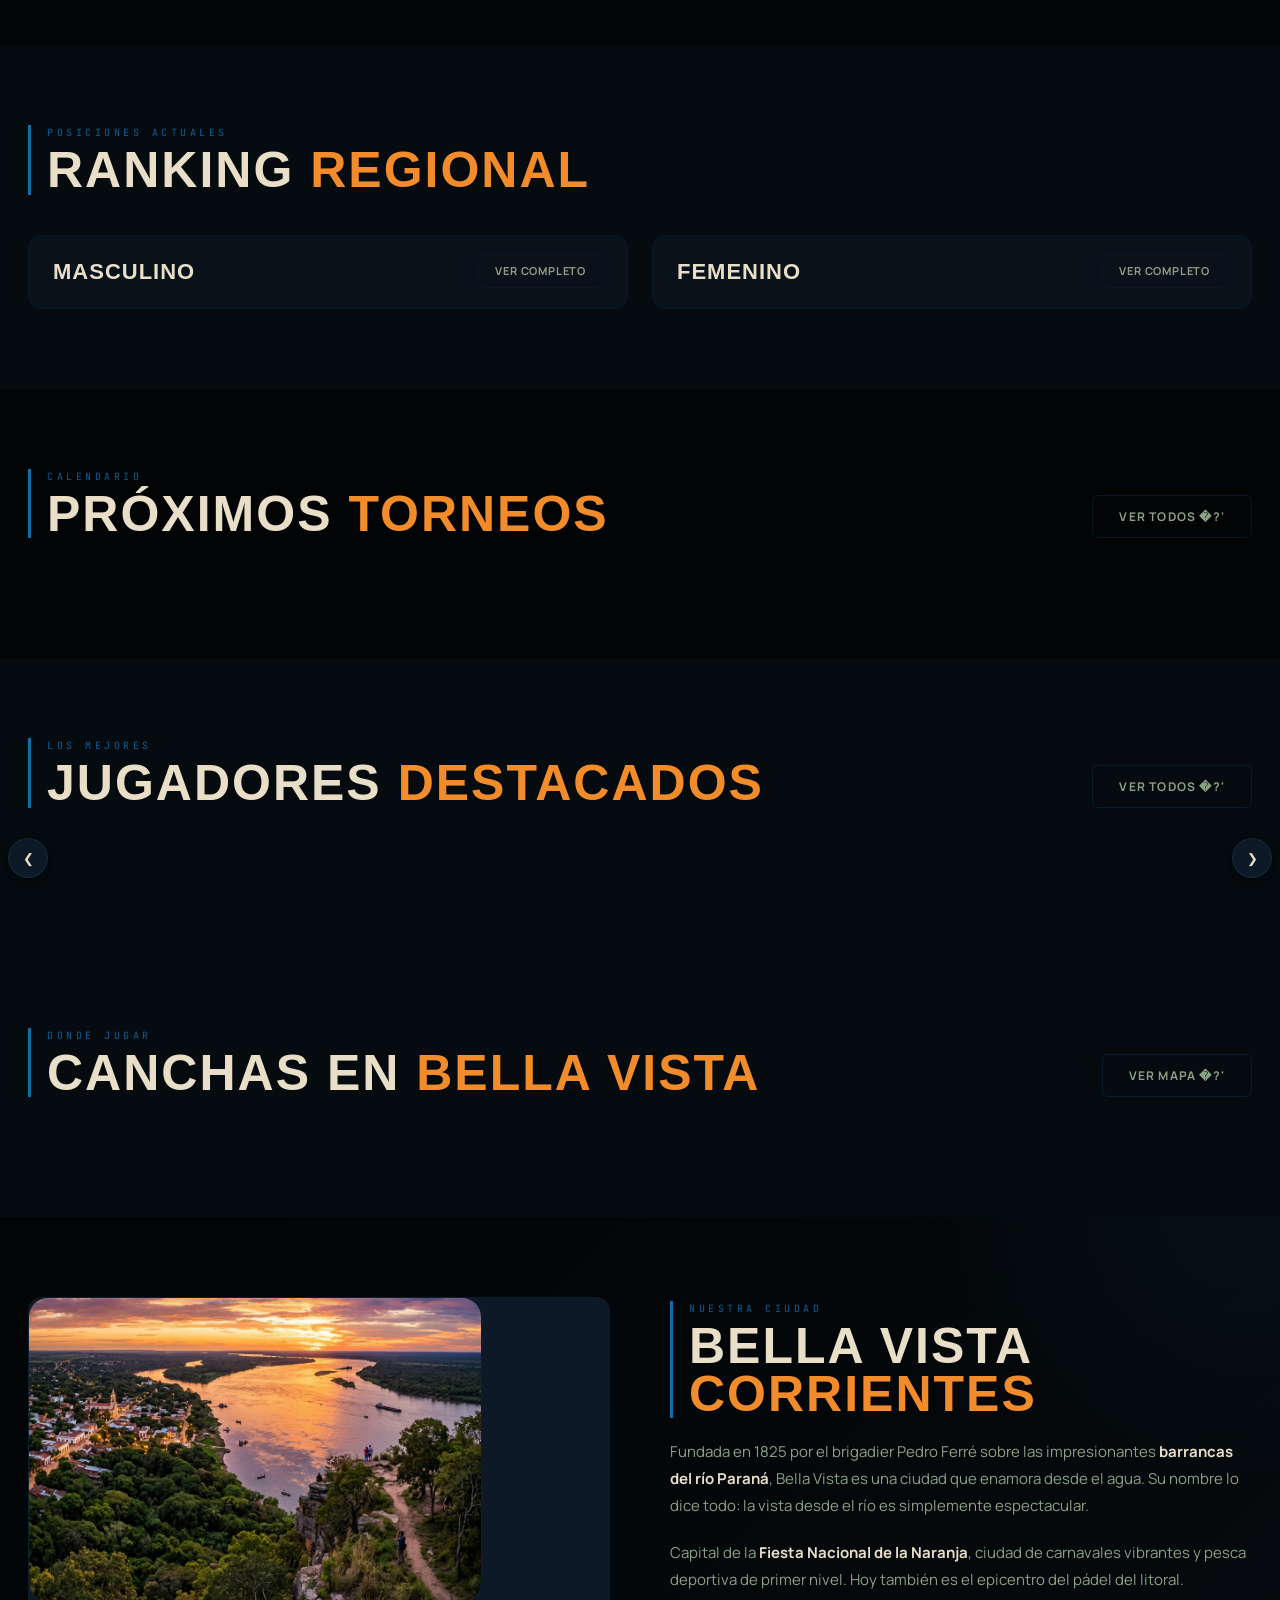
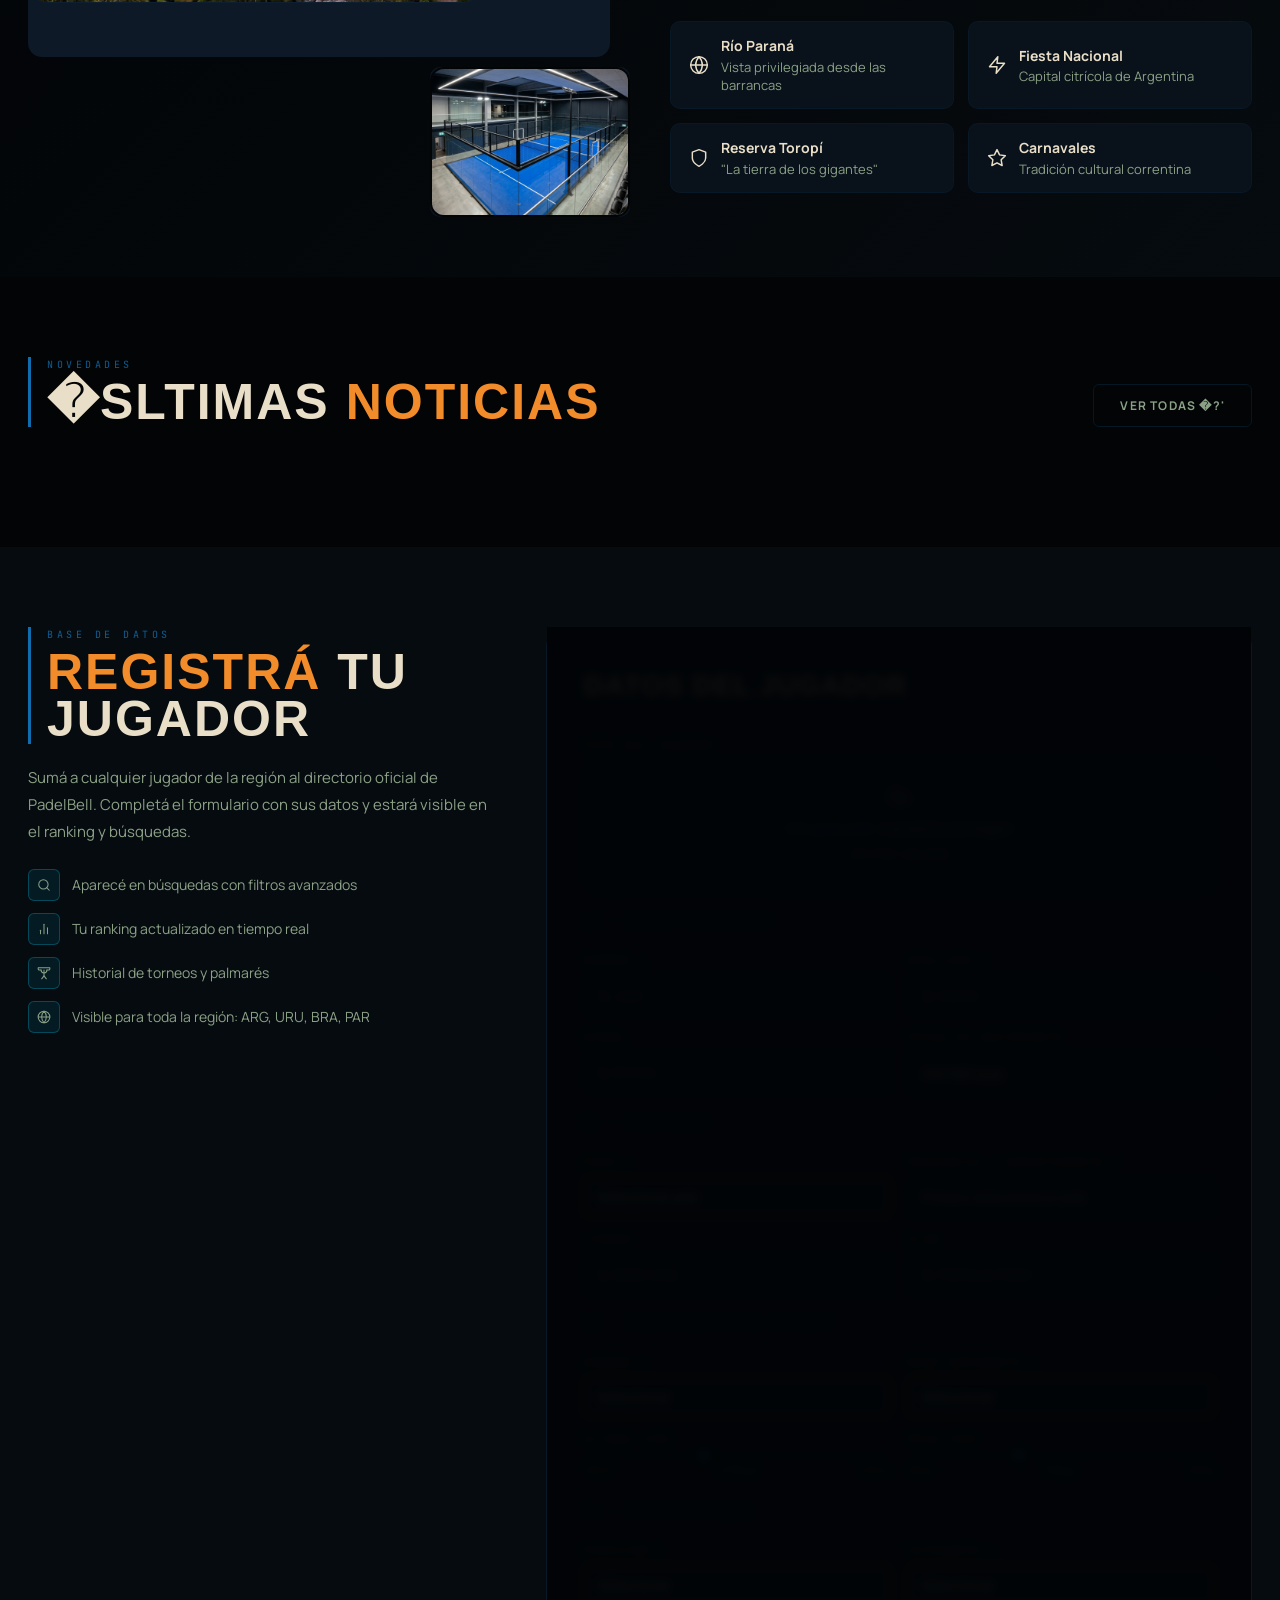
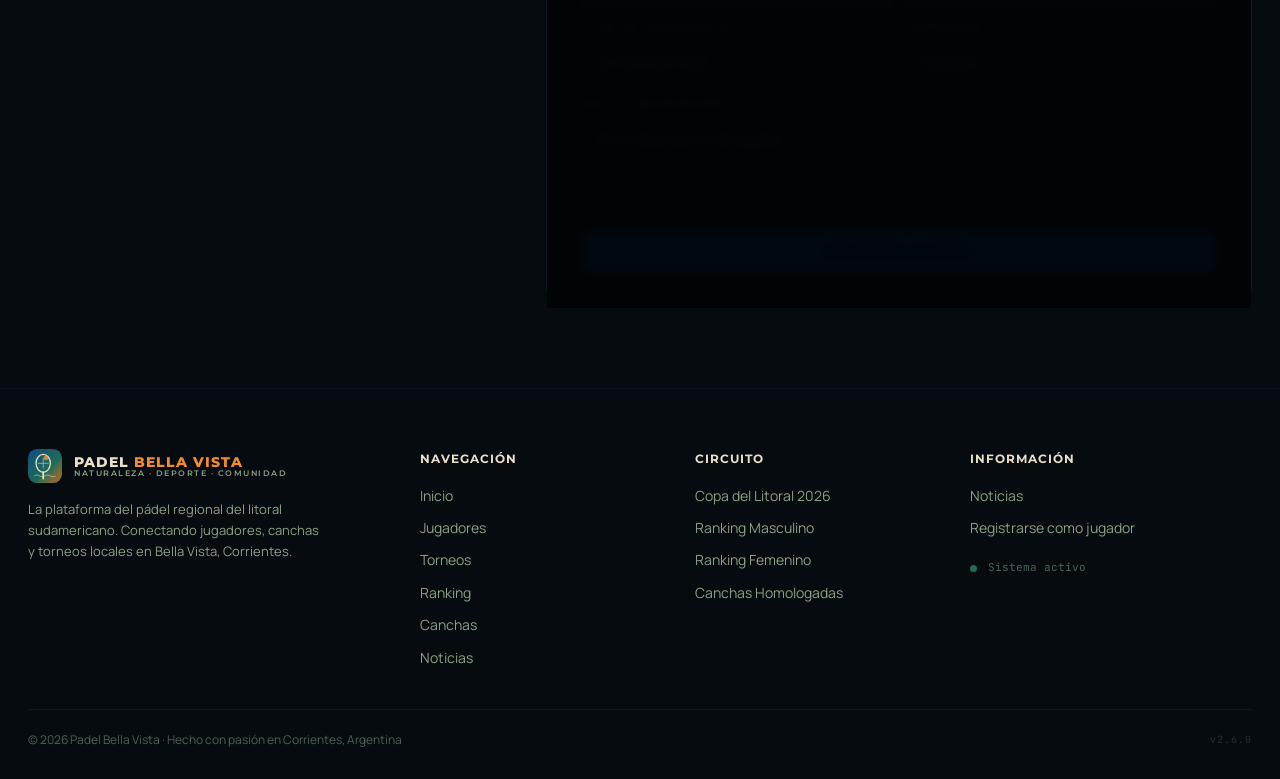
==== commit 3a78d756: "Fix encoding: reparar mojibake en index.html - caracteres espanol correctos (acento, enie, etc.)" ====
--- a/index.html
+++ b/index.html
@@ -1,4 +1,4 @@
-﻿<!DOCTYPE html>
+?<!DOCTYPE html>
 <html lang="es">
 <head>
   <meta charset="UTF-8">
@@ -8,11 +8,11 @@
   <meta name="theme-color" content="#020406">
   <meta name="apple-mobile-web-app-capable" content="yes">
   <meta name="apple-mobile-web-app-title" content="Padel Bella Vista">
-  <title>Padel Bella Vista â€” Naturaleza Â· Deporte Â· Comunidad</title>
-  <meta name="description" content="La plataforma de pÃ¡del de Bella Vista, Corrientes. Jugadores, torneos, ranking y canchas de la regiÃ³n del litoral argentino.">
-  <meta name="keywords" content="pÃ¡del, bella vista, corrientes, argentina, torneos, jugadores, ranking, canchas">
-  <meta property="og:title" content="Padel Bella Vista â€” Corrientes, Argentina">
-  <meta property="og:description" content="La plataforma de pÃ¡del del litoral. Jugadores, torneos y rankings de Argentina, Uruguay, Brasil y Paraguay.">
+  <title>Padel Bella Vista �?" Naturaleza · Deporte · Comunidad</title>
+  <meta name="description" content="La plataforma de pádel de Bella Vista, Corrientes. Jugadores, torneos, ranking y canchas de la región del litoral argentino.">
+  <meta name="keywords" content="pádel, bella vista, corrientes, argentina, torneos, jugadores, ranking, canchas">
+  <meta property="og:title" content="Padel Bella Vista �?" Corrientes, Argentina">
+  <meta property="og:description" content="La plataforma de pádel del litoral. Jugadores, torneos y rankings de Argentina, Uruguay, Brasil y Paraguay.">
   <meta property="og:type" content="website">
 
   <!-- Fonts -->
@@ -23,7 +23,7 @@
   <!-- Styles -->
   <link rel="stylesheet" href="css/styles.css">
 
-  <!-- 240504: Preload imagen hero (LCP) â€” above the fold, carga con mÃ¡xima prioridad -->
+  <!-- 240504: Preload imagen hero (LCP) �?" above the fold, carga con máxima prioridad -->
   <link rel="preload" href="assets/images/player_action.png" as="image" fetchpriority="high">
   <style>
     /* =====================
@@ -507,7 +507,7 @@
     }
 
     /* =====================
-       SECTION: RANKING RÃPIDO
+       SECTION: RANKING RÁPIDO
        ===================== */
     .ranking-section {
       background: var(--bg-surface);
@@ -1356,7 +1356,7 @@
     }
 
     /* =====================
-       SECCIÃ“N EN JUEGO
+       SECCI�"N EN JUEGO
        ===================== */
     .live-section { border-top: 1px solid var(--border-subtle); }
 
@@ -1565,7 +1565,7 @@
       width: 100%;
       /* Desktop: 90vh */
       height: 90vh;
-      height: 90dvh; /* modern: dynamic viewport â€” se adapta al browser chrome */
+      height: 90dvh; /* modern: dynamic viewport �?" se adapta al browser chrome */
       min-height: 600px;
       overflow: hidden;
       background: var(--bg-base);
@@ -1579,7 +1579,7 @@
       transition: opacity 0.8s ease-in-out;
       display: flex;
       align-items: center;
-      /* Compensar el header fijo en todos los tamaÃ±os */
+      /* Compensar el header fijo en todos los tamaños */
       padding-top: 72px;
       padding-bottom: 60px; /* espacio para los dots */
       box-sizing: border-box;
@@ -1627,7 +1627,7 @@
     }
 
     /* ========================================================
-       RESPONSIVE MOBILE â€” Hero Slider
+       RESPONSIVE MOBILE �?" Hero Slider
        Estrategia: CSS svh (Safari 16+, Chrome 108+)
                    + JS visualViewport API (Safari 13+, Chrome 61+)
                    + --real-vh custom property como fallback final
@@ -1653,7 +1653,7 @@
         padding: 0;
       }
 
-      /* Slides vuelven a ser absolutos â€” el contenedor tiene altura correcta ahora */
+      /* Slides vuelven a ser absolutos �?" el contenedor tiene altura correcta ahora */
       .hero-slide {
         position: absolute;
         inset: 0;
@@ -1695,7 +1695,7 @@
       .slider-arrows { display: none; }
     }
 
-    /* Phones muy pequeÃ±os */
+    /* Phones muy pequeños */
     @media (max-width: 390px) {
       .hero-slider {
         height: calc(var(--real-vh, 1vh) * 95);
@@ -1896,17 +1896,17 @@
     <div class="header-inner">
       <!-- Logo -->
       <a href="index.html" class="header-logo" style="gap:12px; display:flex; align-items:center;">
-        <!-- Nuevo Isotipo SVG â€” sol, pelota de pÃ¡del, naranja y ParanÃ¡ -->
+        <!-- Nuevo Isotipo SVG �?" sol, pelota de pádel, naranja y Paraná -->
         <svg width="38" height="38" viewBox="0 0 38 38" fill="none" xmlns="http://www.w3.org/2000/svg" style="flex-shrink:0;">
           <circle cx="19" cy="19" r="16" fill="url(#pbv-logo-grad)" opacity="0.15"/>
           <circle cx="19" cy="19" r="14" stroke="var(--accent-cream)" stroke-width="1.5" fill="none" opacity="0.9"/>
           <!-- Cancha / Red grid -->
           <line x1="19" y1="5" x2="19" y2="33" stroke="var(--accent-cream)" stroke-width="0.8" opacity="0.35" stroke-dasharray="2 2"/>
           <line x1="5" y1="19" x2="33" y2="19" stroke="var(--accent-cream)" stroke-width="0.8" opacity="0.35" stroke-dasharray="2 2"/>
-          <!-- Costura pelota / ParanÃ¡ curves -->
+          <!-- Costura pelota / Paraná curves -->
           <path d="M8 15 Q19 26 30 15" stroke="var(--accent-primary)" stroke-width="1.5" fill="none" opacity="0.9"/>
           <path d="M8 23 Q19 12 30 23" stroke="var(--accent-orange)" stroke-width="1.5" fill="none" opacity="0.9"/>
-          <!-- Puntos / GeometrÃ­a naranja y pala -->
+          <!-- Puntos / Geometría naranja y pala -->
           <circle cx="19" cy="19" r="2" fill="var(--accent-cream)"/>
           <circle cx="13" cy="19" r="1.5" fill="var(--accent-cream)" opacity="0.7"/>
           <circle cx="25" cy="19" r="1.5" fill="var(--accent-cream)" opacity="0.7"/>
@@ -1923,7 +1923,7 @@
             PADEL <span style="color:var(--accent-orange);">BELLA VISTA</span>
           </div>
           <div class="logo-tagline" style="font-family:var(--font-body);font-size:9px;letter-spacing:2px;color:var(--text-secondary);text-transform:uppercase;margin-top:4px;font-weight:700;">
-            Naturaleza Â· Deporte Â· Comunidad
+            Naturaleza · Deporte · Comunidad
           </div>
         </div>
       </a>
@@ -1944,7 +1944,7 @@
         <a href="login.html" class="btn btn-secondary btn-sm" id="header-login-btn">
           <span data-icon="user" style="margin-right:4px; vertical-align:middle;"></span>Acceder
         </a>
-        <button id="menu-toggler" aria-label="MenÃº" aria-expanded="false">â˜°</button>
+        <button id="menu-toggler" aria-label="Menú" aria-expanded="false">�~�</button>
       </div>
     </div>
   </div>
@@ -1975,7 +1975,7 @@
       <div class="hero-content">
         <div class="hero-eyebrow" data-animate>
           <div class="line"></div>
-          <span>Bella Vista Â· Corrientes</span>
+          <span>Bella Vista · Corrientes</span>
         </div>
 
         <div class="hero-title" data-animate data-delay="100">
@@ -1988,7 +1988,7 @@
         </p>
 
         <div class="hero-actions" data-animate data-delay="300">
-          <a href="jugadores.html" class="btn btn-primary btn-lg">ðŸ” Buscar Jugadores</a>
+          <a href="jugadores.html" class="btn btn-primary btn-lg">�Y"� Buscar Jugadores</a>
           <a href="torneos.html" class="btn btn-secondary btn-lg">Ver Torneos</a>
         </div>
 
@@ -2010,7 +2010,7 @@
           <div class="hero-sep"></div>
           <div class="hero-stat">
             <span class="hero-stat-num" data-counter="4">0</span>
-            <span class="hero-stat-lbl">PaÃ­ses</span>
+            <span class="hero-stat-lbl">Países</span>
           </div>
         </div>
       </div>
@@ -2025,15 +2025,15 @@
             <div class="badge-main" style="color:var(--accent-orange); font-weight:800;">RANKING #1</div>
           </div>
           <div class="hero-card-info">
-            <div class="player-name" style="font-family:'Montserrat',sans-serif; font-weight:700;">MatÃ­as RamÃ­rez</div>
-            <div class="player-meta" style="color:var(--accent-cream); font-family:var(--font-mono); font-size:12px;">Bella Vista Â· 1.200 pts</div>
+            <div class="player-name" style="font-family:'Montserrat',sans-serif; font-weight:700;">Matías Ramírez</div>
+            <div class="player-meta" style="color:var(--accent-cream); font-family:var(--font-mono); font-size:12px;">Bella Vista · 1.200 pts</div>
           </div>
         </div>
       </div>
     </div>
   </div>
 
-  <!-- Slide 2: PrÃ³ximo Torneo Destacado -->
+  <!-- Slide 2: Próximo Torneo Destacado -->
   <div class="hero-slide" id="slide-2">
     <div class="hero-slide-bg" style="background-image: url('assets/images/court_top_view.png');"></div>
     <div class="container">
@@ -2049,7 +2049,7 @@
         </div>
 
         <p class="hero-subtitle" style="font-family:'Montserrat',sans-serif; font-weight:400; color:var(--text-secondary);">
-          PrepÃ¡rate para el evento deportivo mÃ¡s esperado de Bella Vista. Jugadores de toda la provincia de Corrientes, Chaco y Misiones compitiendo al mÃ¡s alto nivel.
+          Prepárate para el evento deportivo más esperado de Bella Vista. Jugadores de toda la provincia de Corrientes, Chaco y Misiones compitiendo al más alto nivel.
         </p>
 
         <div class="hero-actions">
@@ -2070,7 +2070,7 @@
           <div class="hero-sep"></div>
           <div class="hero-stat">
             <span class="hero-stat-num" style="color:var(--accent-orange);">3</span>
-            <span class="hero-stat-lbl">CategorÃ­as</span>
+            <span class="hero-stat-lbl">Categorías</span>
           </div>
         </div>
       </div>
@@ -2081,11 +2081,11 @@
           <div class="hero-image-overlay"></div>
           <div class="hero-floating-badge" style="border: 1px solid var(--border-default);">
             <div class="badge-top">Sede Oficial</div>
-            <div class="badge-main" style="color:var(--accent-primary); font-weight:800;">PALMERAS PÃDEL</div>
+            <div class="badge-main" style="color:var(--accent-primary); font-weight:800;">PALMERAS PÁDEL</div>
           </div>
           <div class="hero-card-info">
             <div class="player-name" style="font-family:'Montserrat',sans-serif; font-weight:700;">Club Palmeras</div>
-            <div class="player-meta" style="color:var(--accent-cream); font-family:var(--font-mono); font-size:12px;">Calle ParanÃ¡ Â· Bella Vista</div>
+            <div class="player-meta" style="color:var(--accent-cream); font-family:var(--font-mono); font-size:12px;">Calle Paraná · Bella Vista</div>
           </div>
         </div>
       </div>
@@ -2108,7 +2108,7 @@
         </div>
 
         <p class="hero-subtitle" style="font-family:'Montserrat',sans-serif; font-weight:400; color:var(--text-secondary);">
-          RegistrÃ¡ tu perfil, sumÃ¡ puntos en el ranking y mantente al tanto de todas las novedades y aperturas de nuevas canchas en la ciudad.
+          Registrá tu perfil, sumá puntos en el ranking y mantente al tanto de todas las novedades y aperturas de nuevas canchas en la ciudad.
         </p>
 
         <div class="hero-actions">
@@ -2136,15 +2136,15 @@
 
       <div class="hero-right">
         <div class="hero-image-card">
-          <img src="assets/images/player_action.png" alt="Comunidad PÃ¡del" loading="lazy" style="border: 1px solid var(--border-default);">
+          <img src="assets/images/player_action.png" alt="Comunidad Pádel" loading="lazy" style="border: 1px solid var(--border-default);">
           <div class="hero-image-overlay"></div>
           <div class="hero-floating-badge" style="border: 1px solid var(--border-default);">
-            <div class="badge-top">Barrancas del ParanÃ¡</div>
+            <div class="badge-top">Barrancas del Paraná</div>
             <div class="badge-main" style="color:var(--accent-orange); font-weight:800;">BELLA VISTA</div>
           </div>
           <div class="hero-card-info">
             <div class="player-name" style="font-family:'Montserrat',sans-serif; font-weight:700;">Circuito del Litoral</div>
-            <div class="player-meta" style="color:var(--accent-cream); font-family:var(--font-mono); font-size:12px;">Corrientes Â· Argentina</div>
+            <div class="player-meta" style="color:var(--accent-cream); font-family:var(--font-mono); font-size:12px;">Corrientes · Argentina</div>
           </div>
         </div>
       </div>
@@ -2153,8 +2153,8 @@
 
   <!-- Controles manuales del slider -->
   <div class="slider-arrows">
-    <button class="slider-arrow prev" onclick="moveSlide(-1)" aria-label="Anterior Slide">â®</button>
-    <button class="slider-arrow next" onclick="moveSlide(1)" aria-label="Siguiente Slide">â¯</button>
+    <button class="slider-arrow prev" onclick="moveSlide(-1)" aria-label="Anterior Slide">❮</button>
+    <button class="slider-arrow next" onclick="moveSlide(1)" aria-label="Siguiente Slide">❯</button>
   </div>
 
   <!-- Dots indicadores -->
@@ -2166,25 +2166,25 @@
 </section>
 
 <!-- =====================
-     PRÃ“XIMO TORNEO BANNER
+     PR�"XIMO TORNEO BANNER
      ===================== -->
 <section class="section-sm">
   <div class="container">
     <div class="tournament-banner" data-animate>
       <div class="tournament-banner-left">
-        <span class="tournament-banner-label"><span data-icon="zap" style="margin-right:5px; vertical-align:middle;"></span>PrÃ³ximo torneo</span>
+        <span class="tournament-banner-label"><span data-icon="zap" style="margin-right:5px; vertical-align:middle;"></span>Próximo torneo</span>
         <h2 class="tournament-banner-name">Copa del Litoral 2026</h2>
         <div class="tournament-banner-meta">
-          <span><span data-icon="calendar" style="margin-right:5px; vertical-align:middle;"></span>18â€“20 Jul 2026</span>
+          <span><span data-icon="calendar" style="margin-right:5px; vertical-align:middle;"></span>18�?"20 Jul 2026</span>
           <span><span data-icon="mapPin" style="margin-right:5px; vertical-align:middle;"></span>Corrientes Capital</span>
-          <span><span data-icon="award" style="margin-right:5px; vertical-align:middle;"></span>Provincial Â· Masculino</span>
+          <span><span data-icon="award" style="margin-right:5px; vertical-align:middle;"></span>Provincial · Masculino</span>
           <span><span data-icon="dollar" style="margin-right:5px; vertical-align:middle;"></span>$300.000</span>
         </div>
       </div>
       <div class="countdown-wrapper" id="countdown-main">
         <div class="countdown-unit">
           <span class="countdown-num">--</span>
-          <span class="countdown-lbl">dÃ­as</span>
+          <span class="countdown-lbl">días</span>
         </div>
         <span class="countdown-sep">:</span>
         <div class="countdown-unit">
@@ -2202,7 +2202,7 @@
           <span class="countdown-lbl">seg</span>
         </div>
       </div>
-      <a href="torneos.html" class="btn btn-orange">Ver torneo â†’</a>
+      <a href="torneos.html" class="btn btn-orange">Ver torneo �?'</a>
     </div>
   </div>
 </section>
@@ -2224,7 +2224,7 @@
       <div class="live-matches-col">
         <div class="live-col-header">
           <span class="live-dot"></span>
-          <span>Semifinales en curso â€” Copa del Litoral 2026</span>
+          <span>Semifinales en curso �?" Copa del Litoral 2026</span>
         </div>
         <div id="live-matches-list"></div>
       </div>
@@ -2241,7 +2241,7 @@
 </section>
 
 <!-- =====================
-     RANKING RÃPIDO
+     RANKING RÁPIDO
      ===================== -->
 <section class="section ranking-section">
   <div class="container">
@@ -2273,16 +2273,16 @@
 </section>
 
 <!-- =====================
-     TORNEOS PRÃ“XIMOS
+     TORNEOS PR�"XIMOS
      ===================== -->
 <section class="section">
   <div class="container">
     <div style="display:flex; align-items:flex-end; justify-content:space-between; margin-bottom:40px;" data-animate>
       <div class="section-title" style="margin-bottom:0;">
         <span class="label">calendario</span>
-        <h2>PrÃ³ximos <span>Torneos</span></h2>
+        <h2>Próximos <span>Torneos</span></h2>
       </div>
-      <a href="torneos.html" class="btn btn-secondary">Ver todos â†’</a>
+      <a href="torneos.html" class="btn btn-secondary">Ver todos �?'</a>
     </div>
 
     <div class="tournaments-grid" id="tournaments-grid"></div>
@@ -2299,18 +2299,18 @@
         <span class="label">los mejores</span>
         <h2>Jugadores <span>Destacados</span></h2>
       </div>
-      <a href="jugadores.html" class="btn btn-secondary">Ver todos â†’</a>
+      <a href="jugadores.html" class="btn btn-secondary">Ver todos �?'</a>
     </div>
 
     <div class="players-carousel-wrapper" data-animate data-delay="100">
-      <!-- Botones de navegaciÃ³n en desktop -->
-      <button class="carousel-nav-btn prev" onclick="scrollCarousel(-1)" aria-label="Anterior jugador">â®</button>
+      <!-- Botones de navegación en desktop -->
+      <button class="carousel-nav-btn prev" onclick="scrollCarousel(-1)" aria-label="Anterior jugador">❮</button>
       
       <div class="players-carousel" id="players-carousel">
-        <!-- Renderizado dinÃ¡mico con JS -->
+        <!-- Renderizado dinámico con JS -->
       </div>
       
-      <button class="carousel-nav-btn next" onclick="scrollCarousel(1)" aria-label="Siguiente jugador">â¯</button>
+      <button class="carousel-nav-btn next" onclick="scrollCarousel(1)" aria-label="Siguiente jugador">❯</button>
     </div>
   </div>
 </section>
@@ -2326,7 +2326,7 @@
         <span class="label">donde jugar</span>
         <h2>Canchas en <span>Bella Vista</span></h2>
       </div>
-      <a href="canchas.html" class="btn btn-secondary">Ver mapa â†’</a>
+      <a href="canchas.html" class="btn btn-secondary">Ver mapa �?'</a>
     </div>
 
     <div class="courts-grid" id="courts-grid"></div>
@@ -2346,7 +2346,7 @@
             class="city-img-main lazy-img" loading="lazy">
         </div>
         <div class="img-skeleton" style="position:absolute; bottom:-20px; right:-20px; width:200px; height:150px; border-radius:var(--radius-md);">
-          <img data-src="assets/images/court_top_view.png" alt="Canchas de pÃ¡del"
+          <img data-src="assets/images/court_top_view.png" alt="Canchas de pádel"
             class="city-img-secondary lazy-img" loading="lazy" style="width:100%;height:100%;object-fit:cover;">
         </div>
       </div>
@@ -2359,23 +2359,23 @@
         </div>
 
         <p style="font-size: 15px; color: var(--text-secondary); line-height: 1.8; margin-bottom: 20px;">
-          Fundada en 1825 por el brigadier Pedro FerrÃ© sobre las impresionantes
-          <strong style="color:var(--text-primary)">barrancas del rÃ­o ParanÃ¡</strong>,
+          Fundada en 1825 por el brigadier Pedro Ferré sobre las impresionantes
+          <strong style="color:var(--text-primary)">barrancas del río Paraná</strong>,
           Bella Vista es una ciudad que enamora desde el agua. Su nombre lo dice todo:
-          la vista desde el rÃ­o es simplemente espectacular.
+          la vista desde el río es simplemente espectacular.
         </p>
 
         <p style="font-size: 15px; color: var(--text-secondary); line-height: 1.8; margin-bottom: 28px;">
           Capital de la <strong style="color:var(--text-primary)">Fiesta Nacional de la Naranja</strong>,
           ciudad de carnavales vibrantes y pesca deportiva de primer nivel.
-          Hoy tambiÃ©n es el epicentro del pÃ¡del del litoral.
+          Hoy también es el epicentro del pádel del litoral.
         </p>
 
         <div class="city-facts">
           <div class="city-fact">
             <span class="city-fact-icon" data-icon="globe" data-size="20"></span>
             <div class="city-fact-text">
-              <strong>RÃ­o ParanÃ¡</strong>
+              <strong>Río Paraná</strong>
               Vista privilegiada desde las barrancas
             </div>
           </div>
@@ -2383,13 +2383,13 @@
             <span class="city-fact-icon" data-icon="zap" data-size="20"></span>
             <div class="city-fact-text">
               <strong>Fiesta Nacional</strong>
-              Capital citrÃ­cola de Argentina
+              Capital citrícola de Argentina
             </div>
           </div>
           <div class="city-fact">
             <span class="city-fact-icon" data-icon="shield" data-size="20"></span>
             <div class="city-fact-text">
-              <strong>Reserva ToropÃ­</strong>
+              <strong>Reserva Toropí</strong>
               "La tierra de los gigantes"
             </div>
           </div>
@@ -2397,7 +2397,7 @@
             <span class="city-fact-icon" data-icon="star" data-size="20"></span>
             <div class="city-fact-text">
               <strong>Carnavales</strong>
-              TradiciÃ³n cultural correntina
+              Tradición cultural correntina
             </div>
           </div>
         </div>
@@ -2414,9 +2414,9 @@
     <div style="display:flex; align-items:flex-end; justify-content:space-between; margin-bottom:40px;" data-animate>
       <div class="section-title" style="margin-bottom:0;">
         <span class="label">novedades</span>
-        <h2>Ãšltimas <span>Noticias</span></h2>
+        <h2>�sltimas <span>Noticias</span></h2>
       </div>
-      <a href="noticias.html" class="btn btn-secondary">Ver todas â†’</a>
+      <a href="noticias.html" class="btn btn-secondary">Ver todas �?'</a>
     </div>
 
     <div class="news-grid" id="news-grid"></div>
@@ -2424,7 +2424,7 @@
 </section>
 
 <!-- =====================
-     SECCIÃ“N AGREGAR JUGADOR
+     SECCI�"N AGREGAR JUGADOR
      ===================== -->
 <section class="section add-player-section" id="registrar">
   <div class="container">
@@ -2433,18 +2433,18 @@
       <div data-animate>
         <div class="section-title" style="margin-bottom:20px;">
           <span class="label">base de datos</span>
-          <h2 class="add-player-info"><span>RegistrÃ¡</span> tu<br>Jugador</h2>
+          <h2 class="add-player-info"><span>Registrá</span> tu<br>Jugador</h2>
         </div>
 
         <p style="font-size:15px; color:var(--text-secondary); line-height:1.8; margin-bottom:24px;">
-          SumÃ¡ a cualquier jugador de la regiÃ³n al directorio oficial de PadelBell.
-          CompletÃ¡ el formulario con sus datos y estarÃ¡ visible en el ranking y bÃºsquedas.
+          Sumá a cualquier jugador de la región al directorio oficial de PadelBell.
+          Completá el formulario con sus datos y estará visible en el ranking y búsquedas.
         </p>
 
         <div class="add-player-features">
           <div class="feature-item">
             <div class="feature-icon" data-icon="search" data-size="14"></div>
-            <span>AparecÃ© en bÃºsquedas con filtros avanzados</span>
+            <span>Aparecé en búsquedas con filtros avanzados</span>
           </div>
           <div class="feature-item">
             <div class="feature-icon" data-icon="ranking" data-size="14"></div>
@@ -2452,11 +2452,11 @@
           </div>
           <div class="feature-item">
             <div class="feature-icon" data-icon="trophy" data-size="14"></div>
-            <span>Historial de torneos y palmarÃ©s</span>
+            <span>Historial de torneos y palmarés</span>
           </div>
           <div class="feature-item">
             <div class="feature-icon" data-icon="globe" data-size="14"></div>
-            <span>Visible para toda la regiÃ³n: ARG, URU, BRA, PAR</span>
+            <span>Visible para toda la región: ARG, URU, BRA, PAR</span>
           </div>
         </div>
       </div>
@@ -2473,13 +2473,13 @@
               <input type="file" accept="image/*" style="display:none" id="photo-inline">
               <div class="photo-upload-icon" data-icon="upload" data-size="20"></div>
               <p class="photo-upload-text">
-                <strong>Clic para subir</strong> o arrastrÃ¡ una imagen
+                <strong>Clic para subir</strong> o arrastrá una imagen
               </p>
-              <p style="font-size:11px; color:var(--text-muted); margin-top:6px;">JPG, PNG Â· MÃ¡x 5MB</p>
-            </div>
-          </div>
-
-          <p class="form-section-title">01 Â· Datos personales</p>
+              <p style="font-size:11px; color:var(--text-muted); margin-top:6px;">JPG, PNG · Máx 5MB</p>
+            </div>
+          </div>
+
+          <p class="form-section-title">01 · Datos personales</p>
 
           <div class="form-grid-2">
             <div class="form-group">
@@ -2488,7 +2488,7 @@
             </div>
             <div class="form-group">
               <label class="form-label" for="inline-apellido">Apellido *</label>
-              <input type="text" id="inline-apellido" name="last_name" class="form-input" placeholder="Ej: GarcÃ­a" required>
+              <input type="text" id="inline-apellido" name="last_name" class="form-input" placeholder="Ej: García" required>
             </div>
           </div>
 
@@ -2503,14 +2503,14 @@
             </div>
           </div>
 
-          <p class="form-section-title">02 Â· UbicaciÃ³n</p>
+          <p class="form-section-title">02 · Ubicación</p>
 
           <div class="form-grid-2">
             <div class="form-group">
-              <label class="form-label" for="inline-pais">PaÃ­s *</label>
+              <label class="form-label" for="inline-pais">País *</label>
               <select id="inline-pais" name="country" class="form-select"
                 data-country-select="inline" required>
-                <option value="">Seleccionar paÃ­s</option>
+                <option value="">Seleccionar país</option>
                 <option value="argentina">Argentina</option>
                 <option value="uruguay">Uruguay</option>
                 <option value="brasil">Brasil</option>
@@ -2521,7 +2521,7 @@
               <label class="form-label" for="inline-provincia">Provincia / Departamento *</label>
               <select id="inline-provincia" name="province" class="form-select"
                 data-province-select="inline" disabled required>
-                <option value="">Primero seleccionÃ¡ un paÃ­s</option>
+                <option value="">Primero seleccioná un país</option>
               </select>
             </div>
           </div>
@@ -2533,15 +2533,15 @@
             </div>
             <div class="form-group">
               <label class="form-label" for="inline-club">Club</label>
-              <input type="text" id="inline-club" name="club" class="form-input" placeholder="Ej: Palmeras PÃ¡del">
-            </div>
-          </div>
-
-          <p class="form-section-title">03 Â· CaracterÃ­sticas fÃ­sicas</p>
+              <input type="text" id="inline-club" name="club" class="form-input" placeholder="Ej: Palmeras Pádel">
+            </div>
+          </div>
+
+          <p class="form-section-title">03 · Características físicas</p>
 
           <div class="form-grid-2">
             <div class="form-group">
-              <label class="form-label">GÃ©nero *</label>
+              <label class="form-label">Género *</label>
               <select name="gender" class="form-select" required>
                 <option value="">Seleccionar</option>
                 <option value="masculino">Masculino</option>
@@ -2584,30 +2584,30 @@
             </div>
           </div>
 
-          <p class="form-section-title">04 Â· Datos de juego</p>
+          <p class="form-section-title">04 · Datos de juego</p>
 
           <div class="form-grid-2">
             <div class="form-group">
-              <label class="form-label">PosiciÃ³n *</label>
+              <label class="form-label">Posición *</label>
               <select name="position" class="form-select" required>
                 <option value="">Seleccionar</option>
                 <option value="drive">Drive</option>
-                <option value="reves">RevÃ©s</option>
+                <option value="reves">Revés</option>
                 <option value="ambas">Ambas</option>
               </select>
             </div>
             <div class="form-group">
-              <label class="form-label">CategorÃ­a *</label>
+              <label class="form-label">Categoría *</label>
               <select name="category" class="form-select" required>
                 <option value="">Seleccionar</option>
-                <option value="1ra">1ra categorÃ­a</option>
-                <option value="2da">2da categorÃ­a</option>
-                <option value="3ra">3ra categorÃ­a</option>
-                <option value="4ta">4ta categorÃ­a</option>
-                <option value="5ta">5ta categorÃ­a</option>
-                <option value="6ta">6ta categorÃ­a</option>
-                <option value="7ma">7ma categorÃ­a</option>
-                <option value="8va">8va categorÃ­a</option>
+                <option value="1ra">1ra categoría</option>
+                <option value="2da">2da categoría</option>
+                <option value="3ra">3ra categoría</option>
+                <option value="4ta">4ta categoría</option>
+                <option value="5ta">5ta categoría</option>
+                <option value="6ta">6ta categoría</option>
+                <option value="7ma">7ma categoría</option>
+                <option value="8va">8va categoría</option>
                 <option value="Principiante">Principiante</option>
               </select>
             </div>
@@ -2616,7 +2616,7 @@
           <div class="form-grid-2" style="margin-top:14px;">
             <div class="form-group">
               <label class="form-label">Club de residencia</label>
-              <input type="text" name="club" class="form-input" placeholder="ej. Palmeras PÃ¡del">
+              <input type="text" name="club" class="form-input" placeholder="ej. Palmeras Pádel">
             </div>
             <div class="form-group">
               <label class="form-label">Instagram</label>
@@ -2625,9 +2625,9 @@
           </div>
 
           <div class="form-group" style="margin-top:14px;">
-            <label class="form-label">Bio / DescripciÃ³n</label>
+            <label class="form-label">Bio / Descripción</label>
             <textarea name="bio" class="form-textarea" rows="2"
-              placeholder="Breve descripciÃ³n del jugador..."></textarea>
+              placeholder="Breve descripción del jugador..."></textarea>
           </div>
 
           <button type="submit" class="btn btn-primary" style="width:100%; margin-top:24px;">
@@ -2650,17 +2650,17 @@
   <div class="modal">
     <div class="modal-header">
       <h2>Agregar Jugador</h2>
-      <button class="modal-close" onclick="closeModal('modal-add-player')">âœ•</button>
+      <button class="modal-close" onclick="closeModal('modal-add-player')">�o.</button>
     </div>
     <div class="modal-body">
       <p style="color:var(--text-secondary); margin-bottom:20px;">
-        CompletÃ¡ el formulario en la secciÃ³n de abajo o
+        Completá el formulario en la sección de abajo o
         <a href="#registrar" onclick="closeModal('modal-add-player')"
           style="color:var(--accent-primary);">ir directamente al formulario</a>.
       </p>
       <button class="btn btn-primary" style="width:100%;"
         onclick="closeModal('modal-add-player'); document.getElementById('registrar').scrollIntoView({behavior:'smooth'})">
-        Ir al formulario completo â†“
+        Ir al formulario completo �?"
       </button>
     </div>
   </div>
@@ -2683,7 +2683,7 @@
 
     container.innerHTML = players.slice(0, 5).map((p, i) => {
       const changeClass = p.ranking_change > 0 ? 'up' : p.ranking_change < 0 ? 'down' : 'same';
-      const changeText  = p.ranking_change > 0 ? `â†‘${p.ranking_change}` : p.ranking_change < 0 ? `â†“${Math.abs(p.ranking_change)}` : 'âˆ’';
+      const changeText  = p.ranking_change > 0 ? `�?'${p.ranking_change}` : p.ranking_change < 0 ? `�?"${Math.abs(p.ranking_change)}` : '�^'';
       const flag        = getCountryFlag(p.country);
       const posClass    = posClasses[i] || '';
 
@@ -2696,7 +2696,7 @@
             </div>
             <div class="rank-info">
               <div class="rank-name">${p.first_name} ${p.last_name}</div>
-              <div class="rank-meta"><span class="badge badge-neutral" style="font-size:9px; padding:1px 4px; border-radius:3px;">${flag}</span> ${p.province} Â· ${p.club}</div>
+              <div class="rank-meta"><span class="badge badge-neutral" style="font-size:9px; padding:1px 4px; border-radius:3px;">${flag}</span> ${p.province} · ${p.club}</div>
             </div>
           </div>
           <div class="rank-points">${p.ranking_points.toLocaleString('es-AR')}</div>
@@ -2736,7 +2736,7 @@
           <div class="tournament-card-name">${t.name}</div>
           <div class="tournament-card-meta">
             <div class="tournament-card-meta-row"><span data-icon="calendar" style="margin-right:5px; vertical-align:middle;"></span>${formatDate(t.start_date)}</div>
-            <div class="tournament-card-meta-row"><span data-icon="mapPin" style="margin-right:5px; vertical-align:middle;"></span>${t.venue} Â· ${t.city}</div>
+            <div class="tournament-card-meta-row"><span data-icon="mapPin" style="margin-right:5px; vertical-align:middle;"></span>${t.venue} · ${t.city}</div>
             <div class="tournament-card-meta-row"><span data-icon="users" style="margin-right:5px; vertical-align:middle;"></span>${t.participants || 16} parejas</div>
           </div>
           <div class="tournament-card-footer">
@@ -2744,7 +2744,7 @@
               <span class="label">Premio</span>
               <span class="amount">${formatPrice(t.prize)}</span>
             </div>
-            <span class="btn btn-ghost btn-sm">Ver info â†’</span>
+            <span class="btn btn-ghost btn-sm">Ver info �?'</span>
           </div>
         </div>
       </div>
@@ -2781,7 +2781,7 @@
         </div>
       `;
     }).join('');
-    initLazyImages(); // 240504 â€” activar lazy en imÃ¡genes reciÃ©n insertadas
+    initLazyImages(); // 240504 �?" activar lazy en imágenes recién insertadas
   }
 
   /* =====================
@@ -2812,7 +2812,7 @@
               <span class="amount">${formatPrice(c.price_per_hour)}</span>
             </div>
             <div style="display:flex; gap:8px; align-items:center;">
-              <span class="badge badge-primary"><span data-icon="clock" style="margin-right:4px; vertical-align:middle;"></span>${c.schedule.split('Â·')[0].trim()}</span>
+              <span class="badge badge-primary"><span data-icon="clock" style="margin-right:4px; vertical-align:middle;"></span>${c.schedule.split('·')[0].trim()}</span>
             </div>
           </div>
         </div>
@@ -2904,7 +2904,7 @@
 
     const newPlayer = addPlayer(playerData);
 
-    showToast(`âœ… Â¡${newPlayer.first_name} ${newPlayer.last_name} registrado exitosamente!`, 'success', 4000);
+    showToast(`¡${newPlayer.first_name} ${newPlayer.last_name} registrado exitosamente!`, 'success', 4000);
     form.reset();
 
     // Re-render
@@ -2942,14 +2942,14 @@
 
       return `
         <div class="live-match-card" onclick="window.location='torneos.html'">
-          <div class="lmc-phase">${m.phase} &nbsp;Â·&nbsp; ${m.court || 'Cancha principal'}</div>
+          <div class="lmc-phase">${m.phase} &nbsp;·&nbsp; ${m.court || 'Cancha principal'}</div>
           <div class="lmc-scoreboard">
             <div class="lmc-pair">
               <div class="lmc-pair-name">${serveA}${m.pairA}</div>
             </div>
             <div class="lmc-score-block">
               <div class="lmc-games">${m.gamesA ?? 0}&ndash;${m.gamesB ?? 0}</div>
-              <div class="lmc-points">${m.pointLabelA ?? '0'} Â· ${m.pointLabelB ?? '0'}</div>
+              <div class="lmc-points">${m.pointLabelA ?? '0'} · ${m.pointLabelB ?? '0'}</div>
             </div>
             <div class="lmc-pair right">
               <div class="lmc-pair-name">${m.pairB}${serveB}</div>
@@ -2977,7 +2977,7 @@
       const loserPair   = r.winner === 'a' ? r.pairB : r.pairA;
       return `
         <div class="result-row">
-          <div class="rr-phase">${r.phase} &nbsp;Â·&nbsp; ${formatDateShort(r.date)}</div>
+          <div class="rr-phase">${r.phase} &nbsp;·&nbsp; ${formatDateShort(r.date)}</div>
           <div class="rr-match">
             <div class="rr-pairs">
               <strong>${winnerPair}</strong>
@@ -3051,8 +3051,8 @@
      INIT
      ===================== */
   /* ====================================================
-     REAL VIEWPORT HEIGHT â€” Fallback para browsers viejos
-     Usa visualViewport API si estÃ¡ disponible (Safari 13+, Chrome 61+)
+     REAL VIEWPORT HEIGHT �?" Fallback para browsers viejos
+     Usa visualViewport API si está disponible (Safari 13+, Chrome 61+)
      Fallback a window.innerHeight
      ==================================================== */
   (function setRealVH() {
@@ -3065,7 +3065,7 @@
     update();
     window.addEventListener('resize', update);
     window.addEventListener('orientationchange', function() {
-      // PequeÃ±o delay para que el browser actualice las dimensiones
+      // Pequeño delay para que el browser actualice las dimensiones
       setTimeout(update, 150);
     });
     if (window.visualViewport) {
@@ -3088,7 +3088,7 @@
     showSlide(0);
     startSlideAutoplay();
 
-    // Countdown al prÃ³ximo torneo
+    // Countdown al próximo torneo
     startCountdown('countdown-main', '2026-07-18T09:00:00-03:00');
   });
 </script>
@@ -3098,7 +3098,7 @@
   <div class="container">
     <div class="site-footer-inner" style="display:grid; grid-template-columns: 1.5fr 1fr 1fr 1.2fr; gap: 40px; margin-bottom: 40px;">
       <div class="footer-brand">
-        <!-- Logo en footer â€” Triple clic = acceso admin secreto -->
+        <!-- Logo en footer �?" Triple clic = acceso admin secreto -->
         <a href="index.html" id="footer-logo-secret" style="display:flex; align-items:center; gap:12px; margin-bottom:16px; cursor:pointer; user-select:none;">
           <svg width="34" height="34" viewBox="0 0 38 38" fill="none" xmlns="http://www.w3.org/2000/svg" style="flex-shrink:0;">
             <rect width="38" height="38" rx="10" fill="url(#pbv-grad-ft)"/>
@@ -3121,16 +3121,16 @@
               PADEL <span style="color:#F28C2B;">BELLA VISTA</span>
             </div>
             <div class="logo-tagline" style="font-family:'Montserrat',sans-serif; font-size:8px; letter-spacing:1.5px; color:#8BA186; text-transform:uppercase;">
-              Naturaleza Â· Deporte Â· Comunidad
+              Naturaleza · Deporte · Comunidad
             </div>
           </div>
         </a>
         <p style="font-size:13px; color:var(--text-secondary); line-height:1.6; max-width:300px;">
-          La plataforma del pÃ¡del regional del litoral sudamericano. Conectando jugadores, canchas y torneos locales en Bella Vista, Corrientes.
+          La plataforma del pádel regional del litoral sudamericano. Conectando jugadores, canchas y torneos locales en Bella Vista, Corrientes.
         </p>
       </div>
       <div>
-        <div class="footer-col-title" style="font-family:'Montserrat',sans-serif; font-weight:700; font-size:12px; text-transform:uppercase; letter-spacing:1px; color:var(--text-primary); margin-bottom:16px;">NavegaciÃ³n</div>
+        <div class="footer-col-title" style="font-family:'Montserrat',sans-serif; font-weight:700; font-size:12px; text-transform:uppercase; letter-spacing:1px; color:var(--text-primary); margin-bottom:16px;">Navegación</div>
         <ul class="footer-links" style="display:flex; flex-direction:column; gap:10px; font-size:13px; color:var(--text-secondary);">
           <li><a href="index.html" style="transition:color var(--transition-fast);">Inicio</a></li>
           <li><a href="jugadores.html" style="transition:color var(--transition-fast);">Jugadores</a></li>
@@ -3150,7 +3150,7 @@
         </ul>
       </div>
       <div>
-        <div class="footer-col-title" style="font-family:'Montserrat',sans-serif; font-weight:700; font-size:12px; text-transform:uppercase; letter-spacing:1px; color:var(--text-primary); margin-bottom:16px;">InformaciÃ³n</div>
+        <div class="footer-col-title" style="font-family:'Montserrat',sans-serif; font-weight:700; font-size:12px; text-transform:uppercase; letter-spacing:1px; color:var(--text-primary); margin-bottom:16px;">Información</div>
         <ul class="footer-links" style="display:flex; flex-direction:column; gap:10px; font-size:13px; color:var(--text-secondary); margin-bottom:20px;">
           <li><a href="noticias.html" style="transition:color var(--transition-fast);">Noticias</a></li>
           <li><a href="jugadores.html" style="transition:color var(--transition-fast);">Registrarse como jugador</a></li>
@@ -3162,13 +3162,13 @@
     </div>
     
     <div style="border-top:1px solid rgba(255,255,255,0.05); padding-top:20px; display:flex; justify-content:space-between; align-items:center; flex-wrap:wrap; gap:12px; font-size:12px; color:var(--text-muted);">
-      <p>Â© 2026 Padel Bella Vista Â· Hecho con pasiÃ³n en Corrientes, Argentina</p>
+      <p>© 2026 Padel Bella Vista · Hecho con pasión en Corrientes, Argentina</p>
       <div style="font-family:var(--font-mono); font-size:10px; letter-spacing:1px; opacity:0.4;">v2.6.0</div>
     </div>
   </div>
 </footer>
 
-<!-- ACCESO SECRETO: Triple clic en el logo del footer â†’ admin login -->
+<!-- ACCESO SECRETO: Triple clic en el logo del footer �?' admin login -->
 <script>
 (function() {
   var clicks = 0, timer = null;
@@ -3182,7 +3182,7 @@
       clicks = 0;
       // Mostrar hint breve
       var hint = document.createElement('div');
-      hint.textContent = 'ðŸ” Acceso restringido';
+      hint.textContent = '** Acceso restringido';
       hint.style.cssText = 'position:fixed;bottom:24px;left:50%;transform:translateX(-50%);background:rgba(0,0,0,0.85);color:#00B4D8;padding:10px 20px;border-radius:8px;font-family:monospace;font-size:12px;z-index:9999;border:1px solid rgba(0,180,216,0.3);';
       document.body.appendChild(hint);
       setTimeout(function() { hint.remove(); location.href = 'admin.html'; }, 600);
--- a/css/styles.css
+++ b/css/styles.css
@@ -1783,6 +1783,13 @@
 }
 
 .playing-bar.is-hidden {
+  transform: translateY(-100%);
+  opacity: 0;
+  pointer-events: none;
+}
+
+/* Auto-ocultar al scrollear hacia abajo */
+.playing-bar.scroll-hidden {
   transform: translateY(-100%);
   opacity: 0;
   pointer-events: none;
